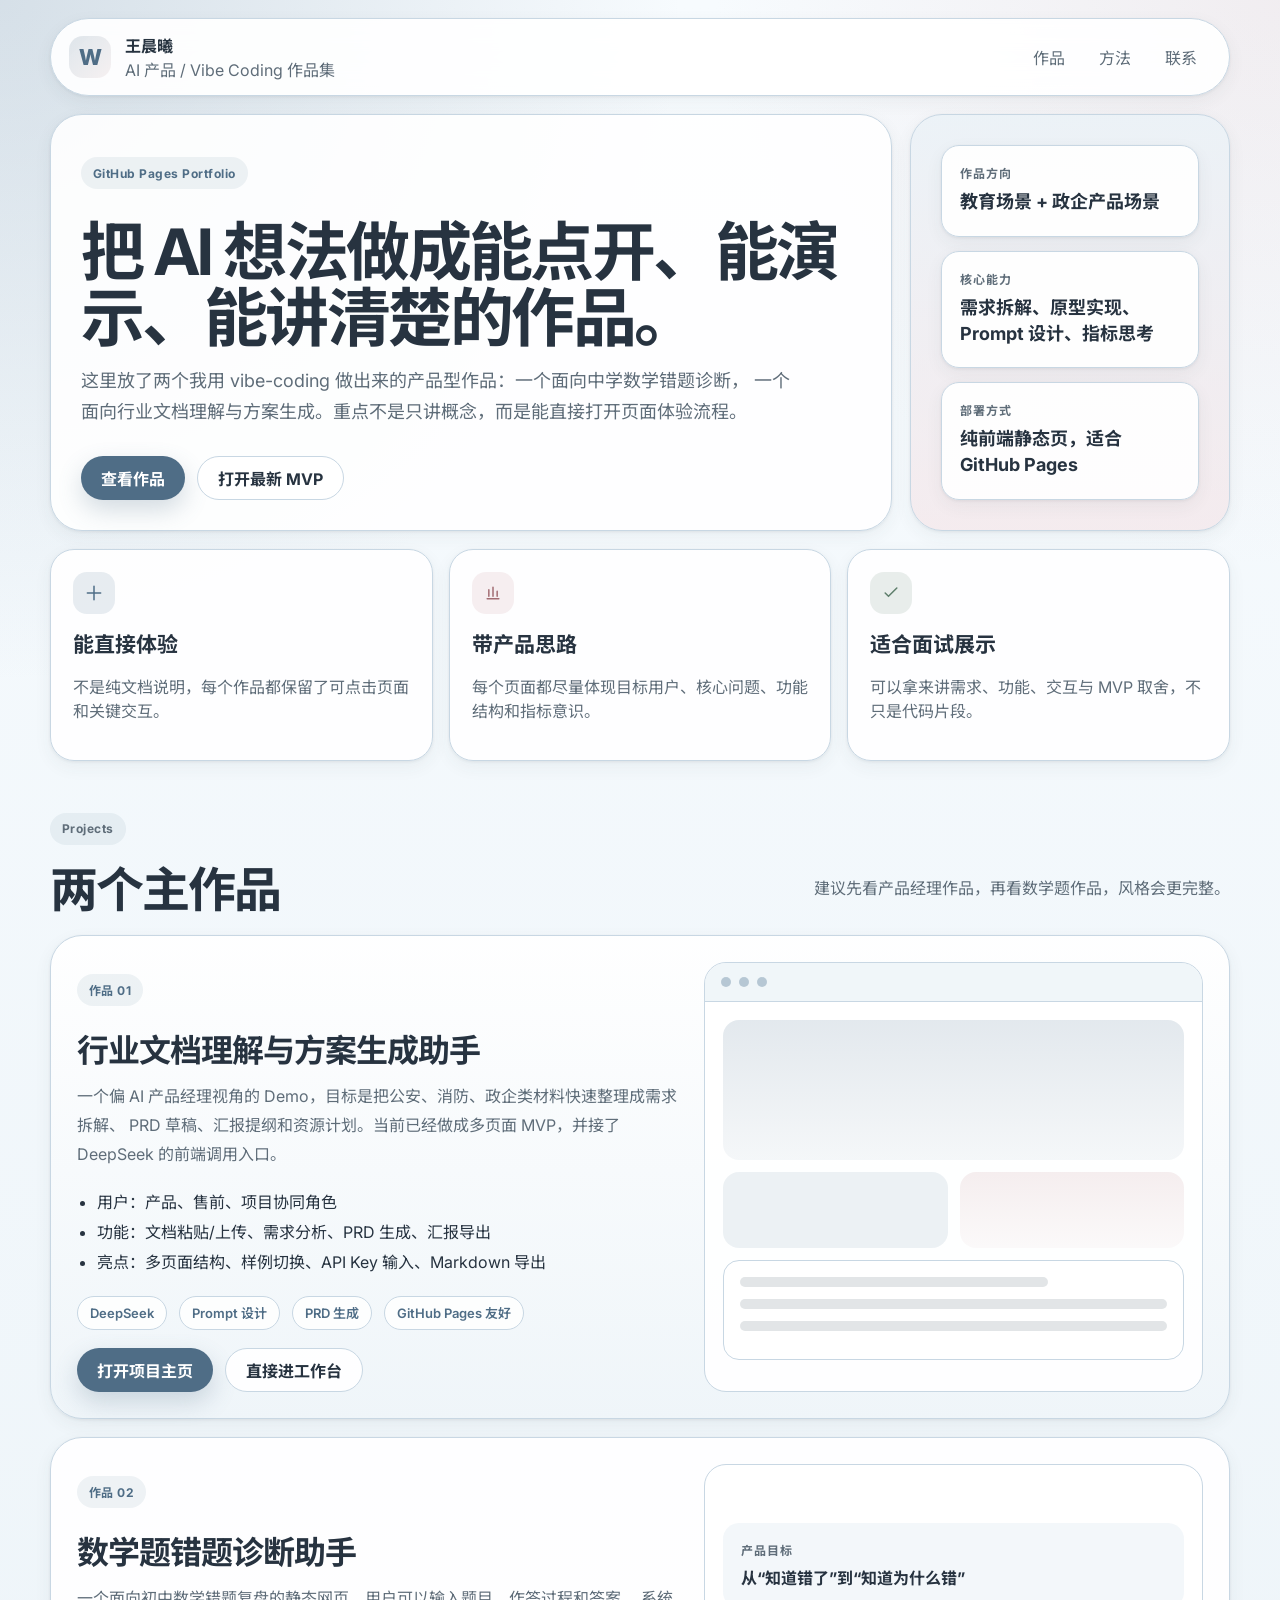
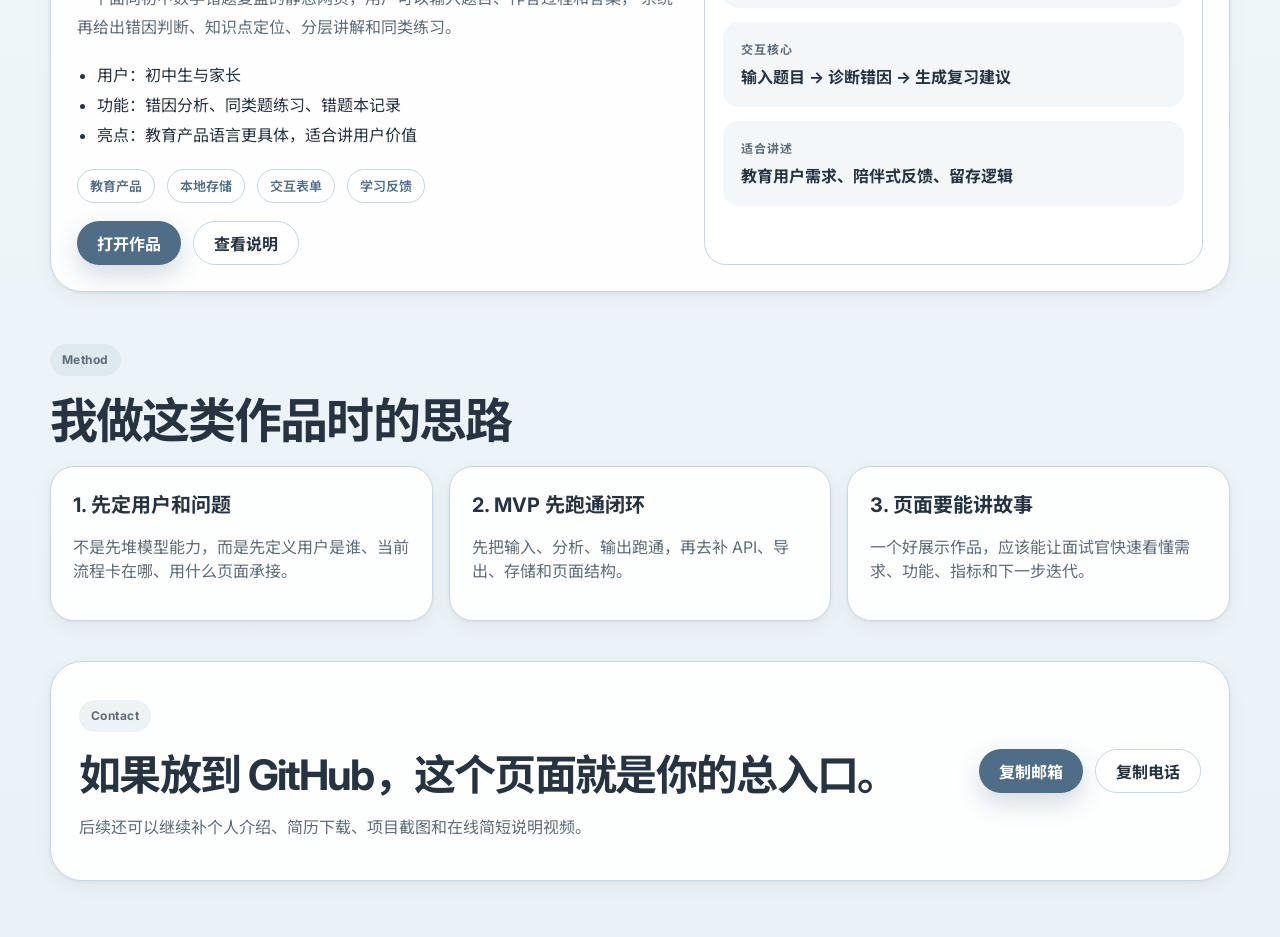
==== index.html @ fccddc7f "Add files via upload" ====
<!DOCTYPE html>
<html lang="zh-CN">
<head>
  <meta charset="UTF-8" />
  <meta name="viewport" content="width=device-width, initial-scale=1.0" />
  <title>王晨曦 | AI 产品作品集</title>
  <meta
    name="description"
    content="王晨曦的 GitHub Pages 作品集，展示数学题诊断助手与行业文档理解和方案生成助手两个 AI 产品方向作品。"
  />
  <link rel="preconnect" href="https://fonts.googleapis.com" />
  <link rel="preconnect" href="https://fonts.gstatic.com" crossorigin />
  <link
    href="https://fonts.googleapis.com/css2?family=Inter:wght@400;500;600;700;800&family=Noto+Sans+SC:wght@400;500;700;900&display=swap"
    rel="stylesheet"
  />
  <link rel="stylesheet" href="./portfolio.css" />
</head>
<body>
  <div class="site-shell">
    <header class="hero">
      <nav class="topbar">
        <div class="brand">
          <div class="brand-mark">W</div>
          <div>
            <strong>王晨曦</strong>
            <span>AI 产品 / Vibe Coding 作品集</span>
          </div>
        </div>
        <div class="topnav">
          <a href="#projects">作品</a>
          <a href="#method">方法</a>
          <a href="#contact">联系</a>
        </div>
      </nav>

      <section class="hero-main">
        <div class="hero-copy">
          <p class="eyebrow">GitHub Pages Portfolio</p>
          <h1>把 AI 想法做成能点开、能演示、能讲清楚的作品。</h1>
          <p class="hero-summary">
            这里放了两个我用 vibe-coding 做出来的产品型作品：一个面向中学数学错题诊断，
            一个面向行业文档理解与方案生成。重点不是只讲概念，而是能直接打开页面体验流程。
          </p>
          <div class="hero-actions">
            <a class="button primary" href="#projects">查看作品</a>
            <a class="button secondary" href="./reqpilot-mvp/workspace.html">打开最新 MVP</a>
          </div>
        </div>

        <aside class="hero-panel">
          <article class="mini-card">
            <span>作品方向</span>
            <strong>教育场景 + 政企产品场景</strong>
          </article>
          <article class="mini-card">
            <span>核心能力</span>
            <strong>需求拆解、原型实现、Prompt 设计、指标思考</strong>
          </article>
          <article class="mini-card">
            <span>部署方式</span>
            <strong>纯前端静态页，适合 GitHub Pages</strong>
          </article>
        </aside>
      </section>
    </header>

    <main>
      <section class="signal-row">
        <article class="signal-card">
          <div class="signal-icon blue">
            <svg viewBox="0 0 24 24" aria-hidden="true"><path d="M4 12h16M12 4v16"/></svg>
          </div>
          <strong>能直接体验</strong>
          <p>不是纯文档说明，每个作品都保留了可点击页面和关键交互。</p>
        </article>
        <article class="signal-card">
          <div class="signal-icon pink">
            <svg viewBox="0 0 24 24" aria-hidden="true"><path d="M5 19h14M7 16V8m5 8V5m5 11v-6"/></svg>
          </div>
          <strong>带产品思路</strong>
          <p>每个页面都尽量体现目标用户、核心问题、功能结构和指标意识。</p>
        </article>
        <article class="signal-card">
          <div class="signal-icon green">
            <svg viewBox="0 0 24 24" aria-hidden="true"><path d="M5 12l4 4L19 6"/></svg>
          </div>
          <strong>适合面试展示</strong>
          <p>可以拿来讲需求、功能、交互与 MVP 取舍，不只是代码片段。</p>
        </article>
      </section>

      <section id="projects" class="projects">
        <div class="section-heading">
          <div>
            <p class="section-kicker">Projects</p>
            <h2>两个主作品</h2>
          </div>
          <p>建议先看产品经理作品，再看数学题作品，风格会更完整。</p>
        </div>

        <div class="project-list">
          <article class="project-card feature-card">
            <div class="project-copy">
              <p class="project-kicker">作品 01</p>
              <h3>行业文档理解与方案生成助手</h3>
              <p class="project-summary">
                一个偏 AI 产品经理视角的 Demo，目标是把公安、消防、政企类材料快速整理成需求拆解、
                PRD 草稿、汇报提纲和资源计划。当前已经做成多页面 MVP，并接了 DeepSeek 的前端调用入口。
              </p>
              <ul class="project-points">
                <li>用户：产品、售前、项目协同角色</li>
                <li>功能：文档粘贴/上传、需求分析、PRD 生成、汇报导出</li>
                <li>亮点：多页面结构、样例切换、API Key 输入、Markdown 导出</li>
              </ul>
              <div class="tag-row">
                <span>DeepSeek</span>
                <span>Prompt 设计</span>
                <span>PRD 生成</span>
                <span>GitHub Pages 友好</span>
              </div>
              <div class="project-actions">
                <a class="button primary" href="./reqpilot-mvp/index.html">打开项目主页</a>
                <a class="button secondary" href="./reqpilot-mvp/workspace.html">直接进工作台</a>
              </div>
            </div>
            <div class="browser-mock">
              <div class="browser-bar">
                <span></span><span></span><span></span>
              </div>
              <div class="mock-body">
                <div class="mock-block tall blue-soft"></div>
                <div class="mock-grid">
                  <div class="mock-block"></div>
                  <div class="mock-block pink-soft"></div>
                </div>
                <div class="mock-panel">
                  <div class="mock-line wide"></div>
                  <div class="mock-line"></div>
                  <div class="mock-line"></div>
                </div>
              </div>
            </div>
          </article>

          <article class="project-card">
            <div class="project-copy">
              <p class="project-kicker">作品 02</p>
              <h3>数学题错题诊断助手</h3>
              <p class="project-summary">
                一个面向初中数学错题复盘的静态网页，用户可以输入题目、作答过程和答案，
                系统再给出错因判断、知识点定位、分层讲解和同类练习。
              </p>
              <ul class="project-points">
                <li>用户：初中生与家长</li>
                <li>功能：错因分析、同类题练习、错题本记录</li>
                <li>亮点：教育产品语言更具体，适合讲用户价值</li>
              </ul>
              <div class="tag-row">
                <span>教育产品</span>
                <span>本地存储</span>
                <span>交互表单</span>
                <span>学习反馈</span>
              </div>
              <div class="project-actions">
                <a class="button primary" href="./math-ai-diagnosis-mvp/index.html">打开作品</a>
                <a class="button secondary" href="./math-ai-diagnosis-mvp/README.md">查看说明</a>
              </div>
            </div>
            <div class="metric-board">
              <article>
                <span>产品目标</span>
                <strong>从“知道错了”到“知道为什么错”</strong>
              </article>
              <article>
                <span>交互核心</span>
                <strong>输入题目 → 诊断错因 → 生成复习建议</strong>
              </article>
              <article>
                <span>适合讲述</span>
                <strong>教育用户需求、陪伴式反馈、留存逻辑</strong>
              </article>
            </div>
          </article>
        </div>
      </section>

      <section id="method" class="method-section">
        <div class="section-heading">
          <div>
            <p class="section-kicker">Method</p>
            <h2>我做这类作品时的思路</h2>
          </div>
        </div>
        <div class="method-grid">
          <article class="method-card">
            <strong>1. 先定用户和问题</strong>
            <p>不是先堆模型能力，而是先定义用户是谁、当前流程卡在哪、用什么页面承接。</p>
          </article>
          <article class="method-card">
            <strong>2. MVP 先跑通闭环</strong>
            <p>先把输入、分析、输出跑通，再去补 API、导出、存储和页面结构。</p>
          </article>
          <article class="method-card">
            <strong>3. 页面要能讲故事</strong>
            <p>一个好展示作品，应该能让面试官快速看懂需求、功能、指标和下一步迭代。</p>
          </article>
        </div>
      </section>

      <section id="contact" class="contact-band">
        <div>
          <p class="section-kicker">Contact</p>
          <h2>如果放到 GitHub，这个页面就是你的总入口。</h2>
          <p>后续还可以继续补个人介绍、简历下载、项目截图和在线简短说明视频。</p>
        </div>
        <div class="contact-actions">
          <button class="button primary copy-btn" data-copy="cxwang396@163.com">复制邮箱</button>
          <button class="button secondary copy-btn" data-copy="18812763509">复制电话</button>
        </div>
      </section>
    </main>
  </div>

  <div class="toast" id="toast"></div>
  <script src="./portfolio.js"></script>
</body>
</html>
---- portfolio.css ----
:root {
  --bg: #eaf2f7;
  --surface: rgba(255, 255, 255, 0.92);
  --surface-strong: #ffffff;
  --line: #c8d7e3;
  --text: #273340;
  --muted: #5f6d79;
  --blue: #7f99af;
  --blue-deep: #4f6d86;
  --pink: #d8b6ba;
  --pink-soft: #f4e3e6;
  --green: #93ab9a;
  --green-soft: #ebf3ef;
  --shadow-sm: 0 1px 3px rgba(50, 63, 76, 0.08), 0 6px 18px rgba(50, 63, 76, 0.06);
  --shadow-md: 0 10px 30px rgba(50, 63, 76, 0.12);
  --radius-xl: 32px;
  --radius-lg: 24px;
  --radius-md: 18px;
  --radius-sm: 14px;
}

* {
  box-sizing: border-box;
}

body {
  margin: 0;
  min-height: 100vh;
  color: var(--text);
  background:
    radial-gradient(circle at top left, rgba(127, 153, 175, 0.28), transparent 24%),
    radial-gradient(circle at top right, rgba(216, 182, 186, 0.2), transparent 20%),
    linear-gradient(180deg, #f7fbfe 0%, var(--bg) 100%);
  font-family: "Inter", "Noto Sans SC", "Segoe UI", sans-serif;
}

a {
  color: inherit;
  text-decoration: none;
}

button {
  border: 0;
  font: inherit;
  cursor: pointer;
}

.site-shell {
  width: min(1180px, calc(100vw - 32px));
  margin: 0 auto;
  padding: 18px 0 56px;
}

.topbar,
.signal-card,
.project-card,
.method-card,
.mini-card,
.contact-band {
  background: var(--surface);
  border: 1px solid var(--line);
  box-shadow: var(--shadow-sm);
}

.topbar {
  position: sticky;
  top: 14px;
  z-index: 20;
  display: flex;
  align-items: center;
  justify-content: space-between;
  gap: 18px;
  padding: 14px 18px;
  border-radius: 999px;
  backdrop-filter: blur(14px);
}

.brand {
  display: flex;
  align-items: center;
  gap: 14px;
}

.brand-mark {
  display: grid;
  width: 42px;
  height: 42px;
  place-items: center;
  border-radius: 14px;
  color: var(--blue-deep);
  background: linear-gradient(135deg, rgba(127, 153, 175, 0.24), rgba(216, 182, 186, 0.18));
  font-size: 22px;
  font-weight: 800;
}

.brand strong,
.brand span {
  display: block;
}

.brand span,
.hero-summary,
.signal-card p,
.project-summary,
.method-card p,
.contact-band p,
.section-heading p,
.mini-card span {
  color: var(--muted);
}

.topnav {
  display: flex;
  flex-wrap: wrap;
  gap: 6px;
}

.topnav a {
  padding: 10px 14px;
  border-radius: 999px;
  color: var(--muted);
  transition: background 0.18s ease, color 0.18s ease;
}

.topnav a:hover {
  color: var(--blue-deep);
  background: rgba(127, 153, 175, 0.12);
}

.hero-main {
  display: grid;
  grid-template-columns: minmax(0, 1.25fr) 320px;
  gap: 18px;
  margin-top: 18px;
}

.hero-copy,
.hero-panel {
  border-radius: var(--radius-xl);
  padding: 30px;
  background: rgba(255, 255, 255, 0.9);
  border: 1px solid var(--line);
  box-shadow: var(--shadow-sm);
}

.eyebrow,
.section-kicker,
.project-kicker {
  display: inline-flex;
  align-items: center;
  min-height: 32px;
  padding: 0 12px;
  border-radius: 999px;
  background: rgba(127, 153, 175, 0.12);
  color: var(--blue-deep);
  font-size: 12px;
  font-weight: 700;
  letter-spacing: 0.04em;
}

.hero-copy h1,
.section-heading h2,
.contact-band h2 {
  letter-spacing: -0.04em;
}

.hero-copy h1 {
  margin: 18px 0 14px;
  max-width: 760px;
  font-size: clamp(38px, 5vw, 64px);
  line-height: 1.03;
}

.hero-summary {
  max-width: 720px;
  margin: 0;
  font-size: 18px;
  line-height: 1.75;
}

.hero-actions,
.project-actions,
.tag-row,
.contact-actions {
  display: flex;
  flex-wrap: wrap;
  gap: 12px;
}

.hero-actions {
  margin-top: 28px;
}

.button {
  display: inline-flex;
  align-items: center;
  justify-content: center;
  min-height: 44px;
  padding: 0 20px;
  border-radius: 999px;
  font-weight: 700;
  transition: transform 0.18s ease, box-shadow 0.18s ease, background 0.18s ease;
}

.button:hover {
  transform: translateY(-1px);
}

.button.primary {
  color: #fff;
  background: var(--blue-deep);
  box-shadow: 0 10px 24px rgba(79, 109, 134, 0.24);
}

.button.secondary {
  color: var(--text);
  background: rgba(255, 255, 255, 0.95);
  border: 1px solid var(--line);
}

.hero-panel {
  display: grid;
  gap: 14px;
  background: linear-gradient(180deg, rgba(235, 242, 247, 0.9), rgba(244, 227, 230, 0.62));
}

.mini-card {
  padding: 18px;
  border-radius: var(--radius-md);
}

.mini-card span {
  display: block;
  margin-bottom: 8px;
  font-size: 12px;
  font-weight: 700;
  text-transform: uppercase;
  letter-spacing: 0.08em;
}

.mini-card strong {
  font-size: 18px;
  line-height: 1.45;
}

.signal-row,
.method-grid {
  display: grid;
  gap: 16px;
}

.signal-row {
  grid-template-columns: repeat(3, minmax(0, 1fr));
  margin-top: 18px;
}

.signal-card,
.method-card {
  padding: 22px;
  border-radius: var(--radius-lg);
}

.signal-icon {
  display: inline-grid;
  width: 42px;
  height: 42px;
  place-items: center;
  margin-bottom: 14px;
  border-radius: 14px;
}

.signal-icon svg {
  width: 20px;
  height: 20px;
  fill: none;
  stroke: currentColor;
  stroke-width: 1.8;
  stroke-linecap: round;
  stroke-linejoin: round;
}

.signal-icon.blue {
  color: var(--blue-deep);
  background: rgba(127, 153, 175, 0.18);
}

.signal-icon.pink {
  color: #a36d73;
  background: rgba(216, 182, 186, 0.22);
}

.signal-icon.green {
  color: #5f7f6c;
  background: rgba(147, 171, 154, 0.2);
}

.signal-card strong {
  display: block;
  margin-bottom: 10px;
  font-size: 21px;
}

.projects,
.method-section {
  margin-top: 40px;
}

.section-heading {
  display: flex;
  align-items: flex-end;
  justify-content: space-between;
  gap: 20px;
  margin-bottom: 20px;
}

.section-heading h2 {
  margin: 8px 0 0;
  font-size: clamp(30px, 4vw, 48px);
  line-height: 1.04;
}

.project-list {
  display: grid;
  gap: 18px;
}

.project-card {
  display: grid;
  grid-template-columns: minmax(0, 1.1fr) minmax(280px, 0.9fr);
  gap: 18px;
  padding: 26px;
  border-radius: var(--radius-xl);
}

.project-card.feature-card {
  background:
    linear-gradient(180deg, rgba(255, 255, 255, 0.95), rgba(239, 245, 249, 0.88));
}

.project-copy h3 {
  margin: 14px 0 12px;
  font-size: 32px;
  line-height: 1.2;
  letter-spacing: -0.03em;
}

.project-summary {
  margin: 0 0 18px;
  line-height: 1.8;
}

.project-points {
  margin: 0 0 18px;
  padding-left: 20px;
  line-height: 1.9;
}

.tag-row {
  margin-bottom: 18px;
}

.tag-row span {
  display: inline-flex;
  align-items: center;
  min-height: 34px;
  padding: 0 12px;
  border-radius: 999px;
  background: rgba(255, 255, 255, 0.88);
  border: 1px solid var(--line);
  color: var(--blue-deep);
  font-size: 13px;
  font-weight: 600;
}

.browser-mock,
.metric-board {
  border-radius: 22px;
  border: 1px solid var(--line);
  background: rgba(255, 255, 255, 0.94);
  overflow: hidden;
  box-shadow: inset 0 1px 0 rgba(255, 255, 255, 0.5);
}

.browser-bar {
  display: flex;
  gap: 8px;
  padding: 14px 16px;
  border-bottom: 1px solid var(--line);
  background: rgba(234, 242, 247, 0.7);
}

.browser-bar span {
  width: 10px;
  height: 10px;
  border-radius: 999px;
  background: rgba(127, 153, 175, 0.5);
}

.mock-body {
  padding: 18px;
}

.mock-grid {
  display: grid;
  grid-template-columns: 1fr 1fr;
  gap: 12px;
  margin: 12px 0;
}

.mock-block,
.mock-panel,
.metric-board article {
  border-radius: 16px;
}

.mock-block {
  min-height: 76px;
  background: rgba(127, 153, 175, 0.14);
}

.mock-block.tall {
  min-height: 140px;
}

.mock-block.blue-soft {
  background: linear-gradient(180deg, rgba(127, 153, 175, 0.22), rgba(127, 153, 175, 0.08));
}

.mock-block.pink-soft {
  background: linear-gradient(180deg, rgba(216, 182, 186, 0.24), rgba(216, 182, 186, 0.08));
}

.mock-panel {
  padding: 16px;
  border: 1px solid var(--line);
  background: rgba(255, 255, 255, 0.96);
}

.mock-line {
  height: 10px;
  margin-bottom: 12px;
  border-radius: 999px;
  background: rgba(95, 109, 121, 0.18);
}

.mock-line.wide {
  width: 72%;
}

.metric-board {
  display: grid;
  align-content: center;
  gap: 14px;
  padding: 18px;
}

.metric-board article {
  padding: 18px;
  background: rgba(234, 242, 247, 0.58);
}

.metric-board span {
  display: block;
  margin-bottom: 8px;
  color: var(--muted);
  font-size: 12px;
  font-weight: 700;
  letter-spacing: 0.08em;
  text-transform: uppercase;
}

.metric-board strong {
  line-height: 1.5;
}

.method-grid {
  grid-template-columns: repeat(3, minmax(0, 1fr));
}

.method-card strong {
  display: block;
  margin-bottom: 10px;
  font-size: 20px;
}

.contact-band {
  display: flex;
  align-items: center;
  justify-content: space-between;
  gap: 20px;
  margin-top: 40px;
  padding: 26px 28px;
  border-radius: var(--radius-xl);
}

.contact-band h2 {
  margin: 8px 0 10px;
  font-size: clamp(28px, 4vw, 42px);
  line-height: 1.1;
}

.toast {
  position: fixed;
  right: 20px;
  bottom: 20px;
  padding: 12px 16px;
  border-radius: 14px;
  color: #fff;
  background: #20262d;
  box-shadow: var(--shadow-md);
  opacity: 0;
  transform: translateY(14px);
  transition: opacity 0.2s ease, transform 0.2s ease;
}

.toast.show {
  opacity: 1;
  transform: translateY(0);
}

@media (max-width: 980px) {
  .hero-main,
  .project-card,
  .contact-band {
    grid-template-columns: 1fr;
    flex-direction: column;
    align-items: flex-start;
  }

  .signal-row,
  .method-grid {
    grid-template-columns: 1fr;
  }
}

@media (max-width: 720px) {
  .site-shell {
    width: min(100vw - 20px, 1180px);
    padding-top: 10px;
  }

  .topbar,
  .section-heading {
    flex-direction: column;
    align-items: flex-start;
    border-radius: 24px;
  }

  .hero-copy,
  .hero-panel,
  .project-card,
  .contact-band {
    padding: 20px;
  }

  .topnav {
    width: 100%;
  }
}
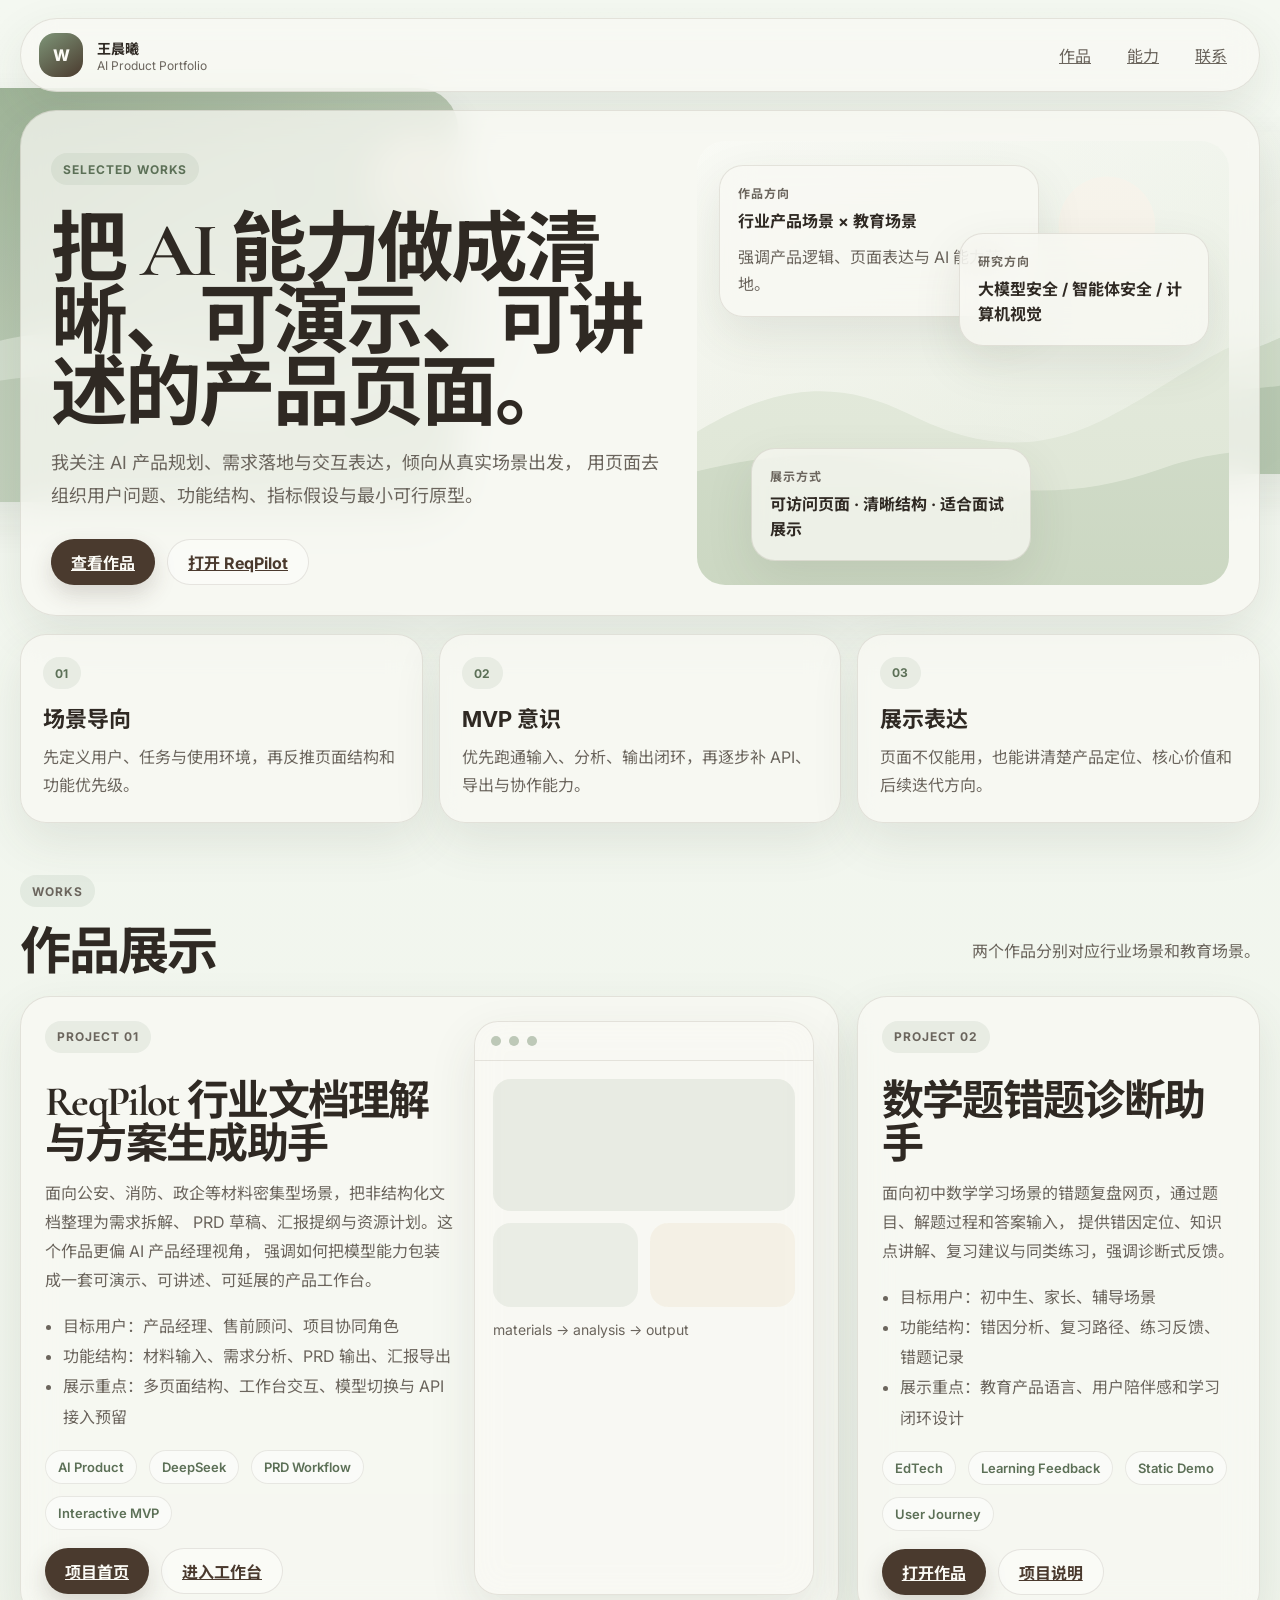
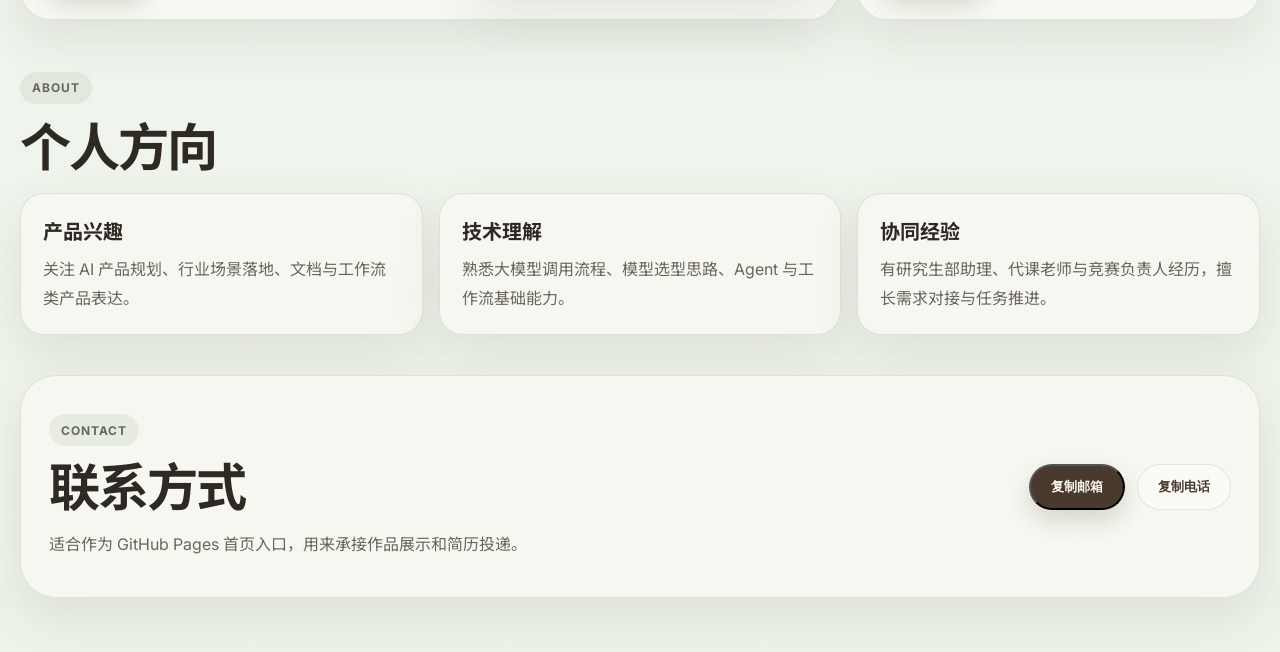
==== commit 4c59535a: "Add files via upload" ====
--- a/index.html
+++ b/index.html
@@ -6,204 +6,192 @@
   <title>王晨曦 | AI 产品作品集</title>
   <meta
     name="description"
-    content="王晨曦的 GitHub Pages 作品集，展示数学题诊断助手与行业文档理解和方案生成助手两个 AI 产品方向作品。"
+    content="王晨曦的 AI 产品作品集，展示行业文档理解与方案生成助手、数学题错题诊断助手两个产品型作品。"
   />
   <link rel="preconnect" href="https://fonts.googleapis.com" />
   <link rel="preconnect" href="https://fonts.gstatic.com" crossorigin />
   <link
-    href="https://fonts.googleapis.com/css2?family=Inter:wght@400;500;600;700;800&family=Noto+Sans+SC:wght@400;500;700;900&display=swap"
+    href="https://fonts.googleapis.com/css2?family=Cormorant+Garamond:wght@500;600;700&family=Inter:wght@400;500;600;700;800&family=Noto+Sans+SC:wght@400;500;700;900&display=swap"
     rel="stylesheet"
   />
   <link rel="stylesheet" href="./portfolio.css" />
 </head>
 <body>
+  <div class="page-bg" aria-hidden="true">
+    <div class="bg-image bg-left"></div>
+    <div class="bg-image bg-right"></div>
+    <div class="bg-glow glow-one"></div>
+    <div class="bg-glow glow-two"></div>
+  </div>
+
   <div class="site-shell">
+    <nav class="topbar">
+      <div class="brand">
+        <div class="brand-mark">W</div>
+        <div>
+          <strong>王晨曦</strong>
+          <span>AI Product Portfolio</span>
+        </div>
+      </div>
+      <div class="topnav">
+        <a href="#projects">作品</a>
+        <a href="#focus">能力</a>
+        <a href="#contact">联系</a>
+      </div>
+    </nav>
+
     <header class="hero">
-      <nav class="topbar">
-        <div class="brand">
-          <div class="brand-mark">W</div>
-          <div>
-            <strong>王晨曦</strong>
-            <span>AI 产品 / Vibe Coding 作品集</span>
-          </div>
-        </div>
-        <div class="topnav">
-          <a href="#projects">作品</a>
-          <a href="#method">方法</a>
-          <a href="#contact">联系</a>
-        </div>
-      </nav>
-
-      <section class="hero-main">
+      <section class="hero-panel">
         <div class="hero-copy">
-          <p class="eyebrow">GitHub Pages Portfolio</p>
-          <h1>把 AI 想法做成能点开、能演示、能讲清楚的作品。</h1>
+          <p class="eyebrow">Selected Works</p>
+          <h1>把 AI 能力做成清晰、可演示、可讲述的产品页面。</h1>
           <p class="hero-summary">
-            这里放了两个我用 vibe-coding 做出来的产品型作品：一个面向中学数学错题诊断，
-            一个面向行业文档理解与方案生成。重点不是只讲概念，而是能直接打开页面体验流程。
+            我关注 AI 产品规划、需求落地与交互表达，倾向从真实场景出发，
+            用页面去组织用户问题、功能结构、指标假设与最小可行原型。
           </p>
+
           <div class="hero-actions">
             <a class="button primary" href="#projects">查看作品</a>
-            <a class="button secondary" href="./reqpilot-mvp/workspace.html">打开最新 MVP</a>
-          </div>
-        </div>
-
-        <aside class="hero-panel">
-          <article class="mini-card">
+            <a class="button secondary" href="./reqpilot-mvp/index.html">打开 ReqPilot</a>
+          </div>
+        </div>
+
+        <div class="hero-stage">
+          <div class="floating-card main-card">
             <span>作品方向</span>
-            <strong>教育场景 + 政企产品场景</strong>
-          </article>
-          <article class="mini-card">
-            <span>核心能力</span>
-            <strong>需求拆解、原型实现、Prompt 设计、指标思考</strong>
-          </article>
-          <article class="mini-card">
-            <span>部署方式</span>
-            <strong>纯前端静态页，适合 GitHub Pages</strong>
-          </article>
-        </aside>
+            <strong>行业产品场景 × 教育场景</strong>
+            <p>强调产品逻辑、页面表达与 AI 能力落地。</p>
+          </div>
+          <div class="floating-card side-card">
+            <span>研究方向</span>
+            <strong>大模型安全 / 智能体安全 / 计算机视觉</strong>
+          </div>
+          <div class="floating-card mini-card">
+            <span>展示方式</span>
+            <strong>可访问页面 · 清晰结构 · 适合面试展示</strong>
+          </div>
+        </div>
       </section>
     </header>
 
     <main>
-      <section class="signal-row">
-        <article class="signal-card">
-          <div class="signal-icon blue">
-            <svg viewBox="0 0 24 24" aria-hidden="true"><path d="M4 12h16M12 4v16"/></svg>
-          </div>
-          <strong>能直接体验</strong>
-          <p>不是纯文档说明，每个作品都保留了可点击页面和关键交互。</p>
+      <section class="focus-strip" id="focus">
+        <article class="focus-card">
+          <span class="focus-index">01</span>
+          <strong>场景导向</strong>
+          <p>先定义用户、任务与使用环境，再反推页面结构和功能优先级。</p>
         </article>
-        <article class="signal-card">
-          <div class="signal-icon pink">
-            <svg viewBox="0 0 24 24" aria-hidden="true"><path d="M5 19h14M7 16V8m5 8V5m5 11v-6"/></svg>
-          </div>
-          <strong>带产品思路</strong>
-          <p>每个页面都尽量体现目标用户、核心问题、功能结构和指标意识。</p>
+        <article class="focus-card">
+          <span class="focus-index">02</span>
+          <strong>MVP 意识</strong>
+          <p>优先跑通输入、分析、输出闭环，再逐步补 API、导出与协作能力。</p>
         </article>
-        <article class="signal-card">
-          <div class="signal-icon green">
-            <svg viewBox="0 0 24 24" aria-hidden="true"><path d="M5 12l4 4L19 6"/></svg>
-          </div>
-          <strong>适合面试展示</strong>
-          <p>可以拿来讲需求、功能、交互与 MVP 取舍，不只是代码片段。</p>
+        <article class="focus-card">
+          <span class="focus-index">03</span>
+          <strong>展示表达</strong>
+          <p>页面不仅能用，也能讲清楚产品定位、核心价值和后续迭代方向。</p>
         </article>
       </section>
 
       <section id="projects" class="projects">
         <div class="section-heading">
           <div>
-            <p class="section-kicker">Projects</p>
-            <h2>两个主作品</h2>
-          </div>
-          <p>建议先看产品经理作品，再看数学题作品，风格会更完整。</p>
-        </div>
-
-        <div class="project-list">
-          <article class="project-card feature-card">
+            <p class="section-kicker">Works</p>
+            <h2>作品展示</h2>
+          </div>
+          <p>两个作品分别对应行业场景和教育场景。</p>
+        </div>
+
+        <div class="project-row">
+          <article class="project-card featured">
             <div class="project-copy">
-              <p class="project-kicker">作品 01</p>
-              <h3>行业文档理解与方案生成助手</h3>
-              <p class="project-summary">
-                一个偏 AI 产品经理视角的 Demo，目标是把公安、消防、政企类材料快速整理成需求拆解、
-                PRD 草稿、汇报提纲和资源计划。当前已经做成多页面 MVP，并接了 DeepSeek 的前端调用入口。
+              <p class="project-kicker">Project 01</p>
+              <h3>ReqPilot 行业文档理解与方案生成助手</h3>
+              <p>
+                面向公安、消防、政企等材料密集型场景，把非结构化文档整理为需求拆解、
+                PRD 草稿、汇报提纲与资源计划。这个作品更偏 AI 产品经理视角，
+                强调如何把模型能力包装成一套可演示、可讲述、可延展的产品工作台。
               </p>
-              <ul class="project-points">
-                <li>用户：产品、售前、项目协同角色</li>
-                <li>功能：文档粘贴/上传、需求分析、PRD 生成、汇报导出</li>
-                <li>亮点：多页面结构、样例切换、API Key 输入、Markdown 导出</li>
+              <ul class="project-list">
+                <li>目标用户：产品经理、售前顾问、项目协同角色</li>
+                <li>功能结构：材料输入、需求分析、PRD 输出、汇报导出</li>
+                <li>展示重点：多页面结构、工作台交互、模型切换与 API 接入预留</li>
               </ul>
               <div class="tag-row">
+                <span>AI Product</span>
                 <span>DeepSeek</span>
-                <span>Prompt 设计</span>
-                <span>PRD 生成</span>
-                <span>GitHub Pages 友好</span>
+                <span>PRD Workflow</span>
+                <span>Interactive MVP</span>
               </div>
               <div class="project-actions">
-                <a class="button primary" href="./reqpilot-mvp/index.html">打开项目主页</a>
-                <a class="button secondary" href="./reqpilot-mvp/workspace.html">直接进工作台</a>
+                <a class="button primary" href="./reqpilot-mvp/index.html">项目首页</a>
+                <a class="button secondary" href="./reqpilot-mvp/workspace.html">进入工作台</a>
               </div>
             </div>
-            <div class="browser-mock">
-              <div class="browser-bar">
-                <span></span><span></span><span></span>
-              </div>
-              <div class="mock-body">
-                <div class="mock-block tall blue-soft"></div>
-                <div class="mock-grid">
-                  <div class="mock-block"></div>
-                  <div class="mock-block pink-soft"></div>
+
+            <div class="project-visual">
+              <div class="visual-browser">
+                <div class="visual-dots"><span></span><span></span><span></span></div>
+                <div class="visual-body">
+                  <div class="visual-hero"></div>
+                  <div class="visual-grid">
+                    <div class="visual-block"></div>
+                    <div class="visual-block light"></div>
+                  </div>
+                  <div class="visual-caption">materials → analysis → output</div>
                 </div>
-                <div class="mock-panel">
-                  <div class="mock-line wide"></div>
-                  <div class="mock-line"></div>
-                  <div class="mock-line"></div>
-                </div>
               </div>
             </div>
           </article>
 
-          <article class="project-card">
+          <article class="project-card compact">
             <div class="project-copy">
-              <p class="project-kicker">作品 02</p>
+              <p class="project-kicker">Project 02</p>
               <h3>数学题错题诊断助手</h3>
-              <p class="project-summary">
-                一个面向初中数学错题复盘的静态网页，用户可以输入题目、作答过程和答案，
-                系统再给出错因判断、知识点定位、分层讲解和同类练习。
+              <p>
+                面向初中数学学习场景的错题复盘网页，通过题目、解题过程和答案输入，
+                提供错因定位、知识点讲解、复习建议与同类练习，强调诊断式反馈。
               </p>
-              <ul class="project-points">
-                <li>用户：初中生与家长</li>
-                <li>功能：错因分析、同类题练习、错题本记录</li>
-                <li>亮点：教育产品语言更具体，适合讲用户价值</li>
+              <ul class="project-list">
+                <li>目标用户：初中生、家长、辅导场景</li>
+                <li>功能结构：错因分析、复习路径、练习反馈、错题记录</li>
+                <li>展示重点：教育产品语言、用户陪伴感和学习闭环设计</li>
               </ul>
               <div class="tag-row">
-                <span>教育产品</span>
-                <span>本地存储</span>
-                <span>交互表单</span>
-                <span>学习反馈</span>
+                <span>EdTech</span>
+                <span>Learning Feedback</span>
+                <span>Static Demo</span>
+                <span>User Journey</span>
               </div>
               <div class="project-actions">
                 <a class="button primary" href="./math-ai-diagnosis-mvp/index.html">打开作品</a>
-                <a class="button secondary" href="./math-ai-diagnosis-mvp/README.md">查看说明</a>
+                <a class="button secondary" href="./math-ai-diagnosis-mvp/README.md">项目说明</a>
               </div>
             </div>
-            <div class="metric-board">
-              <article>
-                <span>产品目标</span>
-                <strong>从“知道错了”到“知道为什么错”</strong>
-              </article>
-              <article>
-                <span>交互核心</span>
-                <strong>输入题目 → 诊断错因 → 生成复习建议</strong>
-              </article>
-              <article>
-                <span>适合讲述</span>
-                <strong>教育用户需求、陪伴式反馈、留存逻辑</strong>
-              </article>
-            </div>
-          </article>
-        </div>
-      </section>
-
-      <section id="method" class="method-section">
+          </article>
+        </div>
+      </section>
+
+      <section class="about-panel">
         <div class="section-heading">
           <div>
-            <p class="section-kicker">Method</p>
-            <h2>我做这类作品时的思路</h2>
-          </div>
-        </div>
-        <div class="method-grid">
-          <article class="method-card">
-            <strong>1. 先定用户和问题</strong>
-            <p>不是先堆模型能力，而是先定义用户是谁、当前流程卡在哪、用什么页面承接。</p>
-          </article>
-          <article class="method-card">
-            <strong>2. MVP 先跑通闭环</strong>
-            <p>先把输入、分析、输出跑通，再去补 API、导出、存储和页面结构。</p>
-          </article>
-          <article class="method-card">
-            <strong>3. 页面要能讲故事</strong>
-            <p>一个好展示作品，应该能让面试官快速看懂需求、功能、指标和下一步迭代。</p>
+            <p class="section-kicker">About</p>
+            <h2>个人方向</h2>
+          </div>
+        </div>
+
+        <div class="about-row">
+          <article class="about-card">
+            <strong>产品兴趣</strong>
+            <p>关注 AI 产品规划、行业场景落地、文档与工作流类产品表达。</p>
+          </article>
+          <article class="about-card">
+            <strong>技术理解</strong>
+            <p>熟悉大模型调用流程、模型选型思路、Agent 与工作流基础能力。</p>
+          </article>
+          <article class="about-card">
+            <strong>协同经验</strong>
+            <p>有研究生部助理、代课老师与竞赛负责人经历，擅长需求对接与任务推进。</p>
           </article>
         </div>
       </section>
@@ -211,8 +199,8 @@
       <section id="contact" class="contact-band">
         <div>
           <p class="section-kicker">Contact</p>
-          <h2>如果放到 GitHub，这个页面就是你的总入口。</h2>
-          <p>后续还可以继续补个人介绍、简历下载、项目截图和在线简短说明视频。</p>
+          <h2>联系方式</h2>
+          <p>适合作为 GitHub Pages 首页入口，用来承接作品展示和简历投递。</p>
         </div>
         <div class="contact-actions">
           <button class="button primary copy-btn" data-copy="cxwang396@163.com">复制邮箱</button>
--- a/portfolio.css
+++ b/portfolio.css
@@ -1,78 +1,128 @@
 :root {
-  --bg: #eaf2f7;
-  --surface: rgba(255, 255, 255, 0.92);
-  --surface-strong: #ffffff;
-  --line: #c8d7e3;
-  --text: #273340;
-  --muted: #5f6d79;
-  --blue: #7f99af;
-  --blue-deep: #4f6d86;
-  --pink: #d8b6ba;
-  --pink-soft: #f4e3e6;
-  --green: #93ab9a;
-  --green-soft: #ebf3ef;
-  --shadow-sm: 0 1px 3px rgba(50, 63, 76, 0.08), 0 6px 18px rgba(50, 63, 76, 0.06);
-  --shadow-md: 0 10px 30px rgba(50, 63, 76, 0.12);
-  --radius-xl: 32px;
-  --radius-lg: 24px;
+  --bg: #eef3ea;
+  --panel: rgba(248, 249, 243, 0.74);
+  --panel-strong: rgba(252, 252, 248, 0.86);
+  --matcha: #7e9578;
+  --matcha-deep: #5c7057;
+  --cream: #f4efe3;
+  --cream-deep: #ddd4bd;
+  --choco: #4a3a2e;
+  --choco-soft: #765c49;
+  --ink: #2f2923;
+  --muted: #6b655d;
+  --line: rgba(74, 58, 46, 0.12);
+  --shadow: 0 18px 48px rgba(58, 66, 49, 0.1);
+  --radius-xl: 36px;
+  --radius-lg: 26px;
   --radius-md: 18px;
-  --radius-sm: 14px;
 }
 
 * {
   box-sizing: border-box;
+}
+
+html {
+  scroll-behavior: smooth;
 }
 
 body {
   margin: 0;
   min-height: 100vh;
-  color: var(--text);
+  color: var(--ink);
+  background: linear-gradient(180deg, #f4f8f1 0%, var(--bg) 100%);
+  font-family: "Inter", "Noto Sans SC", sans-serif;
+}
+
+.page-bg {
+  position: fixed;
+  inset: 0;
+  z-index: 0;
+  overflow: hidden;
+  pointer-events: none;
+}
+
+.bg-image {
+  position: absolute;
+  border-radius: 40px;
+  filter: blur(0.3px);
+  opacity: 0.9;
+}
+
+.bg-left {
+  top: 88px;
+  left: -80px;
+  width: 42vw;
+  height: 46vh;
   background:
-    radial-gradient(circle at top left, rgba(127, 153, 175, 0.28), transparent 24%),
-    radial-gradient(circle at top right, rgba(216, 182, 186, 0.2), transparent 20%),
-    linear-gradient(180deg, #f7fbfe 0%, var(--bg) 100%);
-  font-family: "Inter", "Noto Sans SC", "Segoe UI", sans-serif;
-}
-
-a {
-  color: inherit;
-  text-decoration: none;
-}
-
-button {
-  border: 0;
-  font: inherit;
-  cursor: pointer;
+    linear-gradient(145deg, rgba(126, 149, 120, 0.28), rgba(244, 239, 227, 0.08)),
+    url("data:image/svg+xml,%3Csvg xmlns='http://www.w3.org/2000/svg' viewBox='0 0 800 520'%3E%3Cdefs%3E%3ClinearGradient id='g' x1='0' y1='0' x2='1' y2='1'%3E%3Cstop offset='0' stop-color='%2398af90'/%3E%3Cstop offset='1' stop-color='%23eff4ea'/%3E%3C/linearGradient%3E%3C/defs%3E%3Crect width='800' height='520' rx='42' fill='url(%23g)'/%3E%3Cpath d='M0 360 C120 290 210 300 320 340 C420 378 500 378 610 332 C676 304 732 270 800 258 L800 520 L0 520 Z' fill='%23dce6d6'/%3E%3Cpath d='M0 396 C110 354 200 352 286 382 C408 424 520 420 628 372 C692 344 744 338 800 350 L800 520 L0 520 Z' fill='%23c2d0bb'/%3E%3Ccircle cx='624' cy='120' r='60' fill='%23f2eddf' fill-opacity='0.9'/%3E%3C/svg%3E");
+  background-size: cover;
+  box-shadow: var(--shadow);
+}
+
+.bg-right {
+  right: -70px;
+  top: 132px;
+  width: 34vw;
+  height: 38vh;
+  background:
+    linear-gradient(145deg, rgba(244, 239, 227, 0.16), rgba(126, 149, 120, 0.14)),
+    url("data:image/svg+xml,%3Csvg xmlns='http://www.w3.org/2000/svg' viewBox='0 0 640 480'%3E%3Cdefs%3E%3ClinearGradient id='sky' x1='0' y1='0' x2='0' y2='1'%3E%3Cstop offset='0' stop-color='%23f8faf5'/%3E%3Cstop offset='1' stop-color='%23e5eee0'/%3E%3C/linearGradient%3E%3C/defs%3E%3Crect width='640' height='480' rx='40' fill='url(%23sky)'/%3E%3Cpath d='M0 292 C90 252 184 252 274 290 C352 322 430 330 518 286 C560 266 598 248 640 238 L640 480 L0 480 Z' fill='%23d2dfcb'/%3E%3Cpath d='M0 342 C98 316 192 312 282 338 C398 372 512 372 640 320 L640 480 L0 480 Z' fill='%23b8c9b1'/%3E%3C/svg%3E");
+  background-size: cover;
+  box-shadow: var(--shadow);
+}
+
+.bg-glow {
+  position: absolute;
+  border-radius: 999px;
+  filter: blur(24px);
+}
+
+.glow-one {
+  left: 18%;
+  top: 18%;
+  width: 280px;
+  height: 280px;
+  background: rgba(126, 149, 120, 0.12);
+}
+
+.glow-two {
+  right: 16%;
+  top: 28%;
+  width: 340px;
+  height: 340px;
+  background: rgba(244, 239, 227, 0.32);
 }
 
 .site-shell {
-  width: min(1180px, calc(100vw - 32px));
+  position: relative;
+  z-index: 1;
+  width: min(1240px, calc(100vw - 28px));
   margin: 0 auto;
-  padding: 18px 0 56px;
+  padding: 18px 0 54px;
 }
 
 .topbar,
-.signal-card,
+.hero-panel,
+.focus-card,
 .project-card,
-.method-card,
-.mini-card,
-.contact-band {
-  background: var(--surface);
+.about-card,
+.contact-band,
+.floating-card,
+.visual-browser {
+  background: var(--panel);
   border: 1px solid var(--line);
-  box-shadow: var(--shadow-sm);
+  box-shadow: var(--shadow);
+  backdrop-filter: blur(16px);
 }
 
 .topbar {
-  position: sticky;
-  top: 14px;
-  z-index: 20;
   display: flex;
   align-items: center;
   justify-content: space-between;
   gap: 18px;
   padding: 14px 18px;
   border-radius: 999px;
-  backdrop-filter: blur(14px);
 }
 
 .brand {
@@ -83,13 +133,12 @@
 
 .brand-mark {
   display: grid;
-  width: 42px;
-  height: 42px;
+  width: 44px;
+  height: 44px;
   place-items: center;
-  border-radius: 14px;
-  color: var(--blue-deep);
-  background: linear-gradient(135deg, rgba(127, 153, 175, 0.24), rgba(216, 182, 186, 0.18));
-  font-size: 22px;
+  border-radius: 16px;
+  color: #fbfaf5;
+  background: linear-gradient(145deg, var(--matcha), var(--choco));
   font-weight: 800;
 }
 
@@ -98,21 +147,32 @@
   display: block;
 }
 
+.brand strong {
+  font-size: 14px;
+}
+
 .brand span,
 .hero-summary,
-.signal-card p,
-.project-summary,
-.method-card p,
+.focus-card p,
+.project-copy p,
+.project-list,
+.section-heading p,
+.about-card p,
 .contact-band p,
-.section-heading p,
-.mini-card span {
+.floating-card p,
+.floating-card span,
+.visual-caption {
   color: var(--muted);
+}
+
+.brand span {
+  font-size: 12px;
 }
 
 .topnav {
   display: flex;
   flex-wrap: wrap;
-  gap: 6px;
+  gap: 8px;
 }
 
 .topnav a {
@@ -123,59 +183,60 @@
 }
 
 .topnav a:hover {
-  color: var(--blue-deep);
-  background: rgba(127, 153, 175, 0.12);
-}
-
-.hero-main {
+  color: var(--choco);
+  background: rgba(126, 149, 120, 0.12);
+}
+
+.hero {
+  margin-top: 18px;
+}
+
+.hero-panel {
   display: grid;
-  grid-template-columns: minmax(0, 1.25fr) 320px;
-  gap: 18px;
-  margin-top: 18px;
-}
-
-.hero-copy,
-.hero-panel {
+  grid-template-columns: minmax(0, 1.08fr) minmax(340px, 0.92fr);
+  gap: 22px;
+  padding: 30px;
   border-radius: var(--radius-xl);
-  padding: 30px;
-  background: rgba(255, 255, 255, 0.9);
-  border: 1px solid var(--line);
-  box-shadow: var(--shadow-sm);
 }
 
 .eyebrow,
 .section-kicker,
-.project-kicker {
+.project-kicker,
+.focus-index {
   display: inline-flex;
   align-items: center;
   min-height: 32px;
   padding: 0 12px;
   border-radius: 999px;
-  background: rgba(127, 153, 175, 0.12);
-  color: var(--blue-deep);
+  color: var(--matcha-deep);
+  background: rgba(126, 149, 120, 0.12);
   font-size: 12px;
   font-weight: 700;
-  letter-spacing: 0.04em;
+  letter-spacing: 0.08em;
+  text-transform: uppercase;
 }
 
 .hero-copy h1,
 .section-heading h2,
-.contact-band h2 {
+.contact-band h2,
+.project-copy h3 {
+  font-family: "Cormorant Garamond", "Noto Sans SC", serif;
   letter-spacing: -0.04em;
 }
 
 .hero-copy h1 {
   margin: 18px 0 14px;
-  max-width: 760px;
-  font-size: clamp(38px, 5vw, 64px);
-  line-height: 1.03;
+  max-width: 700px;
+  font-size: clamp(56px, 6vw, 84px);
+  line-height: 0.94;
+  font-weight: 700;
 }
 
 .hero-summary {
-  max-width: 720px;
+  max-width: 650px;
   margin: 0;
   font-size: 18px;
-  line-height: 1.75;
+  line-height: 1.86;
 }
 
 .hero-actions,
@@ -188,18 +249,18 @@
 }
 
 .hero-actions {
-  margin-top: 28px;
+  margin-top: 26px;
 }
 
 .button {
   display: inline-flex;
   align-items: center;
   justify-content: center;
-  min-height: 44px;
+  min-height: 46px;
   padding: 0 20px;
   border-radius: 999px;
   font-weight: 700;
-  transition: transform 0.18s ease, box-shadow 0.18s ease, background 0.18s ease;
+  transition: transform 0.18s ease, box-shadow 0.18s ease;
 }
 
 .button:hover {
@@ -207,101 +268,101 @@
 }
 
 .button.primary {
-  color: #fff;
-  background: var(--blue-deep);
-  box-shadow: 0 10px 24px rgba(79, 109, 134, 0.24);
+  color: #fbfaf5;
+  background: var(--choco);
+  box-shadow: 0 10px 22px rgba(74, 58, 46, 0.18);
 }
 
 .button.secondary {
-  color: var(--text);
-  background: rgba(255, 255, 255, 0.95);
-  border: 1px solid var(--line);
-}
-
-.hero-panel {
-  display: grid;
-  gap: 14px;
-  background: linear-gradient(180deg, rgba(235, 242, 247, 0.9), rgba(244, 227, 230, 0.62));
-}
-
-.mini-card {
+  color: var(--choco);
+  background: rgba(255, 255, 255, 0.42);
+  border: 1px solid rgba(74, 58, 46, 0.12);
+}
+
+.hero-stage {
+  position: relative;
+  min-height: 340px;
+  border-radius: 28px;
+  background:
+    linear-gradient(180deg, rgba(252, 252, 248, 0.42), rgba(244, 239, 227, 0.24)),
+    url("data:image/svg+xml,%3Csvg xmlns='http://www.w3.org/2000/svg' viewBox='0 0 900 700'%3E%3Cdefs%3E%3ClinearGradient id='g' x1='0' y1='0' x2='1' y2='1'%3E%3Cstop offset='0' stop-color='%23f6f8f2'/%3E%3Cstop offset='1' stop-color='%23dbe6d6'/%3E%3C/linearGradient%3E%3C/defs%3E%3Crect width='900' height='700' rx='48' fill='url(%23g)'/%3E%3Cpath d='M0 458 C130 378 230 378 334 430 C434 480 526 494 634 442 C744 388 810 324 900 304 L900 700 L0 700 Z' fill='%23d7e2d0'/%3E%3Cpath d='M0 520 C130 488 248 484 358 520 C486 562 606 560 726 518 C788 496 844 486 900 490 L900 700 L0 700 Z' fill='%23bfd0b8'/%3E%3Ccircle cx='646' cy='132' r='76' fill='%23f4efe3' fill-opacity='0.96'/%3E%3C/svg%3E");
+  background-size: cover;
+  overflow: hidden;
+}
+
+.floating-card {
+  position: absolute;
   padding: 18px;
-  border-radius: var(--radius-md);
-}
-
-.mini-card span {
+  border-radius: 24px;
+}
+
+.floating-card span {
   display: block;
   margin-bottom: 8px;
   font-size: 12px;
   font-weight: 700;
+  letter-spacing: 0.08em;
   text-transform: uppercase;
-  letter-spacing: 0.08em;
-}
-
-.mini-card strong {
-  font-size: 18px;
-  line-height: 1.45;
-}
-
-.signal-row,
-.method-grid {
+}
+
+.floating-card strong {
+  display: block;
+  line-height: 1.55;
+}
+
+.floating-card p {
+  margin: 10px 0 0;
+  line-height: 1.7;
+}
+
+.main-card {
+  left: 22px;
+  top: 24px;
+  width: min(320px, 76%);
+}
+
+.side-card {
+  right: 20px;
+  top: 92px;
+  width: min(250px, 62%);
+}
+
+.mini-card {
+  left: 54px;
+  bottom: 24px;
+  width: min(280px, 68%);
+}
+
+.focus-strip,
+.about-row {
   display: grid;
   gap: 16px;
 }
 
-.signal-row {
+.focus-strip {
   grid-template-columns: repeat(3, minmax(0, 1fr));
   margin-top: 18px;
 }
 
-.signal-card,
-.method-card {
+.focus-card {
   padding: 22px;
   border-radius: var(--radius-lg);
 }
 
-.signal-icon {
-  display: inline-grid;
-  width: 42px;
-  height: 42px;
-  place-items: center;
-  margin-bottom: 14px;
-  border-radius: 14px;
-}
-
-.signal-icon svg {
-  width: 20px;
-  height: 20px;
-  fill: none;
-  stroke: currentColor;
-  stroke-width: 1.8;
-  stroke-linecap: round;
-  stroke-linejoin: round;
-}
-
-.signal-icon.blue {
-  color: var(--blue-deep);
-  background: rgba(127, 153, 175, 0.18);
-}
-
-.signal-icon.pink {
-  color: #a36d73;
-  background: rgba(216, 182, 186, 0.22);
-}
-
-.signal-icon.green {
-  color: #5f7f6c;
-  background: rgba(147, 171, 154, 0.2);
-}
-
-.signal-card strong {
+.focus-card strong {
   display: block;
-  margin-bottom: 10px;
-  font-size: 21px;
+  margin: 12px 0 10px;
+  font-size: 22px;
+}
+
+.focus-card p,
+.about-card p {
+  margin: 0;
+  line-height: 1.8;
 }
 
 .projects,
-.method-section {
+.about-panel {
   margin-top: 40px;
 }
 
@@ -309,50 +370,50 @@
   display: flex;
   align-items: flex-end;
   justify-content: space-between;
+  gap: 18px;
+  margin-bottom: 18px;
+}
+
+.section-heading h2 {
+  margin: 10px 0 0;
+  font-size: clamp(40px, 4vw, 58px);
+  line-height: 0.96;
+  font-weight: 700;
+}
+
+.project-row {
+  display: grid;
+  grid-template-columns: minmax(0, 1.34fr) minmax(320px, 0.66fr);
+  gap: 18px;
+}
+
+.project-card {
+  padding: 24px;
+  border-radius: 30px;
+}
+
+.project-card.featured {
+  display: grid;
+  grid-template-columns: minmax(0, 1fr) 340px;
   gap: 20px;
-  margin-bottom: 20px;
-}
-
-.section-heading h2 {
-  margin: 8px 0 0;
-  font-size: clamp(30px, 4vw, 48px);
-  line-height: 1.04;
+}
+
+.project-copy h3 {
+  margin: 12px 0;
+  font-size: 42px;
+  line-height: 1.02;
+  font-weight: 700;
+}
+
+.project-copy p {
+  margin: 0 0 16px;
+  line-height: 1.82;
 }
 
 .project-list {
-  display: grid;
-  gap: 18px;
-}
-
-.project-card {
-  display: grid;
-  grid-template-columns: minmax(0, 1.1fr) minmax(280px, 0.9fr);
-  gap: 18px;
-  padding: 26px;
-  border-radius: var(--radius-xl);
-}
-
-.project-card.feature-card {
-  background:
-    linear-gradient(180deg, rgba(255, 255, 255, 0.95), rgba(239, 245, 249, 0.88));
-}
-
-.project-copy h3 {
-  margin: 14px 0 12px;
-  font-size: 32px;
-  line-height: 1.2;
-  letter-spacing: -0.03em;
-}
-
-.project-summary {
   margin: 0 0 18px;
-  line-height: 1.8;
-}
-
-.project-points {
-  margin: 0 0 18px;
-  padding-left: 20px;
-  line-height: 1.9;
+  padding-left: 18px;
+  line-height: 1.88;
 }
 
 .tag-row {
@@ -365,119 +426,86 @@
   min-height: 34px;
   padding: 0 12px;
   border-radius: 999px;
-  background: rgba(255, 255, 255, 0.88);
-  border: 1px solid var(--line);
-  color: var(--blue-deep);
+  color: var(--matcha-deep);
+  background: rgba(255, 255, 255, 0.44);
+  border: 1px solid rgba(74, 58, 46, 0.1);
   font-size: 13px;
   font-weight: 600;
 }
 
-.browser-mock,
-.metric-board {
-  border-radius: 22px;
-  border: 1px solid var(--line);
-  background: rgba(255, 255, 255, 0.94);
+.project-visual {
+  align-self: stretch;
+}
+
+.visual-browser {
+  min-height: 100%;
+  border-radius: 24px;
   overflow: hidden;
-  box-shadow: inset 0 1px 0 rgba(255, 255, 255, 0.5);
-}
-
-.browser-bar {
+}
+
+.visual-dots {
   display: flex;
   gap: 8px;
   padding: 14px 16px;
   border-bottom: 1px solid var(--line);
-  background: rgba(234, 242, 247, 0.7);
-}
-
-.browser-bar span {
+}
+
+.visual-dots span {
   width: 10px;
   height: 10px;
   border-radius: 999px;
-  background: rgba(127, 153, 175, 0.5);
-}
-
-.mock-body {
+  background: rgba(126, 149, 120, 0.48);
+}
+
+.visual-body {
   padding: 18px;
 }
 
-.mock-grid {
+.visual-hero,
+.visual-block {
+  border-radius: 18px;
+}
+
+.visual-hero {
+  min-height: 132px;
+  background: rgba(126, 149, 120, 0.14);
+}
+
+.visual-grid {
   display: grid;
   grid-template-columns: 1fr 1fr;
   gap: 12px;
   margin: 12px 0;
 }
 
-.mock-block,
-.mock-panel,
-.metric-board article {
-  border-radius: 16px;
-}
-
-.mock-block {
-  min-height: 76px;
-  background: rgba(127, 153, 175, 0.14);
-}
-
-.mock-block.tall {
-  min-height: 140px;
-}
-
-.mock-block.blue-soft {
-  background: linear-gradient(180deg, rgba(127, 153, 175, 0.22), rgba(127, 153, 175, 0.08));
-}
-
-.mock-block.pink-soft {
-  background: linear-gradient(180deg, rgba(216, 182, 186, 0.24), rgba(216, 182, 186, 0.08));
-}
-
-.mock-panel {
-  padding: 16px;
-  border: 1px solid var(--line);
-  background: rgba(255, 255, 255, 0.96);
-}
-
-.mock-line {
-  height: 10px;
-  margin-bottom: 12px;
-  border-radius: 999px;
-  background: rgba(95, 109, 121, 0.18);
-}
-
-.mock-line.wide {
-  width: 72%;
-}
-
-.metric-board {
-  display: grid;
-  align-content: center;
-  gap: 14px;
-  padding: 18px;
-}
-
-.metric-board article {
-  padding: 18px;
-  background: rgba(234, 242, 247, 0.58);
-}
-
-.metric-board span {
+.visual-block {
+  min-height: 84px;
+  background: rgba(126, 149, 120, 0.12);
+}
+
+.visual-block.light {
+  background: rgba(244, 239, 227, 0.82);
+}
+
+.visual-caption {
+  display: inline-flex;
+  font-size: 14px;
+}
+
+.project-card.compact {
   display: block;
-  margin-bottom: 8px;
-  color: var(--muted);
-  font-size: 12px;
-  font-weight: 700;
-  letter-spacing: 0.08em;
-  text-transform: uppercase;
-}
-
-.metric-board strong {
-  line-height: 1.5;
-}
-
-.method-grid {
+}
+
+.about-row {
   grid-template-columns: repeat(3, minmax(0, 1fr));
 }
 
-.method-card strong {
+.about-card {
+  padding: 22px;
+  border-radius: 24px;
+}
+
+.about-card strong {
   display: block;
   margin-bottom: 10px;
   font-size: 20px;
@@ -495,19 +523,21 @@
 
 .contact-band h2 {
   margin: 8px 0 10px;
-  font-size: clamp(28px, 4vw, 42px);
-  line-height: 1.1;
+  font-size: clamp(38px, 4vw, 54px);
+  line-height: 0.96;
+  font-weight: 700;
 }
 
 .toast {
   position: fixed;
   right: 20px;
   bottom: 20px;
+  z-index: 3;
   padding: 12px 16px;
   border-radius: 14px;
-  color: #fff;
-  background: #20262d;
-  box-shadow: var(--shadow-md);
+  color: #fbfaf5;
+  background: var(--choco);
+  box-shadow: 0 16px 36px rgba(74, 58, 46, 0.18);
   opacity: 0;
   transform: translateY(14px);
   transition: opacity 0.2s ease, transform 0.2s ease;
@@ -518,42 +548,64 @@
   transform: translateY(0);
 }
 
-@media (max-width: 980px) {
-  .hero-main,
-  .project-card,
+@media (max-width: 1120px) {
+  .hero-panel,
+  .project-row,
+  .project-card.featured,
   .contact-band {
     grid-template-columns: 1fr;
     flex-direction: column;
     align-items: flex-start;
   }
 
-  .signal-row,
-  .method-grid {
+  .focus-strip,
+  .about-row {
     grid-template-columns: 1fr;
   }
-}
-
-@media (max-width: 720px) {
+
+  .hero-stage {
+    min-height: 300px;
+  }
+}
+
+@media (max-width: 760px) {
   .site-shell {
-    width: min(100vw - 20px, 1180px);
-    padding-top: 10px;
+    width: min(100vw - 20px, 1240px);
+    padding-top: 12px;
   }
 
   .topbar,
   .section-heading {
     flex-direction: column;
     align-items: flex-start;
-    border-radius: 24px;
-  }
-
-  .hero-copy,
+  }
+
   .hero-panel,
   .project-card,
   .contact-band {
     padding: 20px;
   }
 
-  .topnav {
-    width: 100%;
-  }
-}
+  .hero-copy h1,
+  .project-copy h3 {
+    font-size: clamp(34px, 10vw, 48px);
+  }
+
+  .bg-left,
+  .bg-right {
+    width: 70vw;
+    height: 28vh;
+  }
+
+  .main-card,
+  .side-card,
+  .mini-card {
+    position: relative;
+    left: auto;
+    right: auto;
+    top: auto;
+    bottom: auto;
+    width: auto;
+    margin: 14px;
+  }
+}
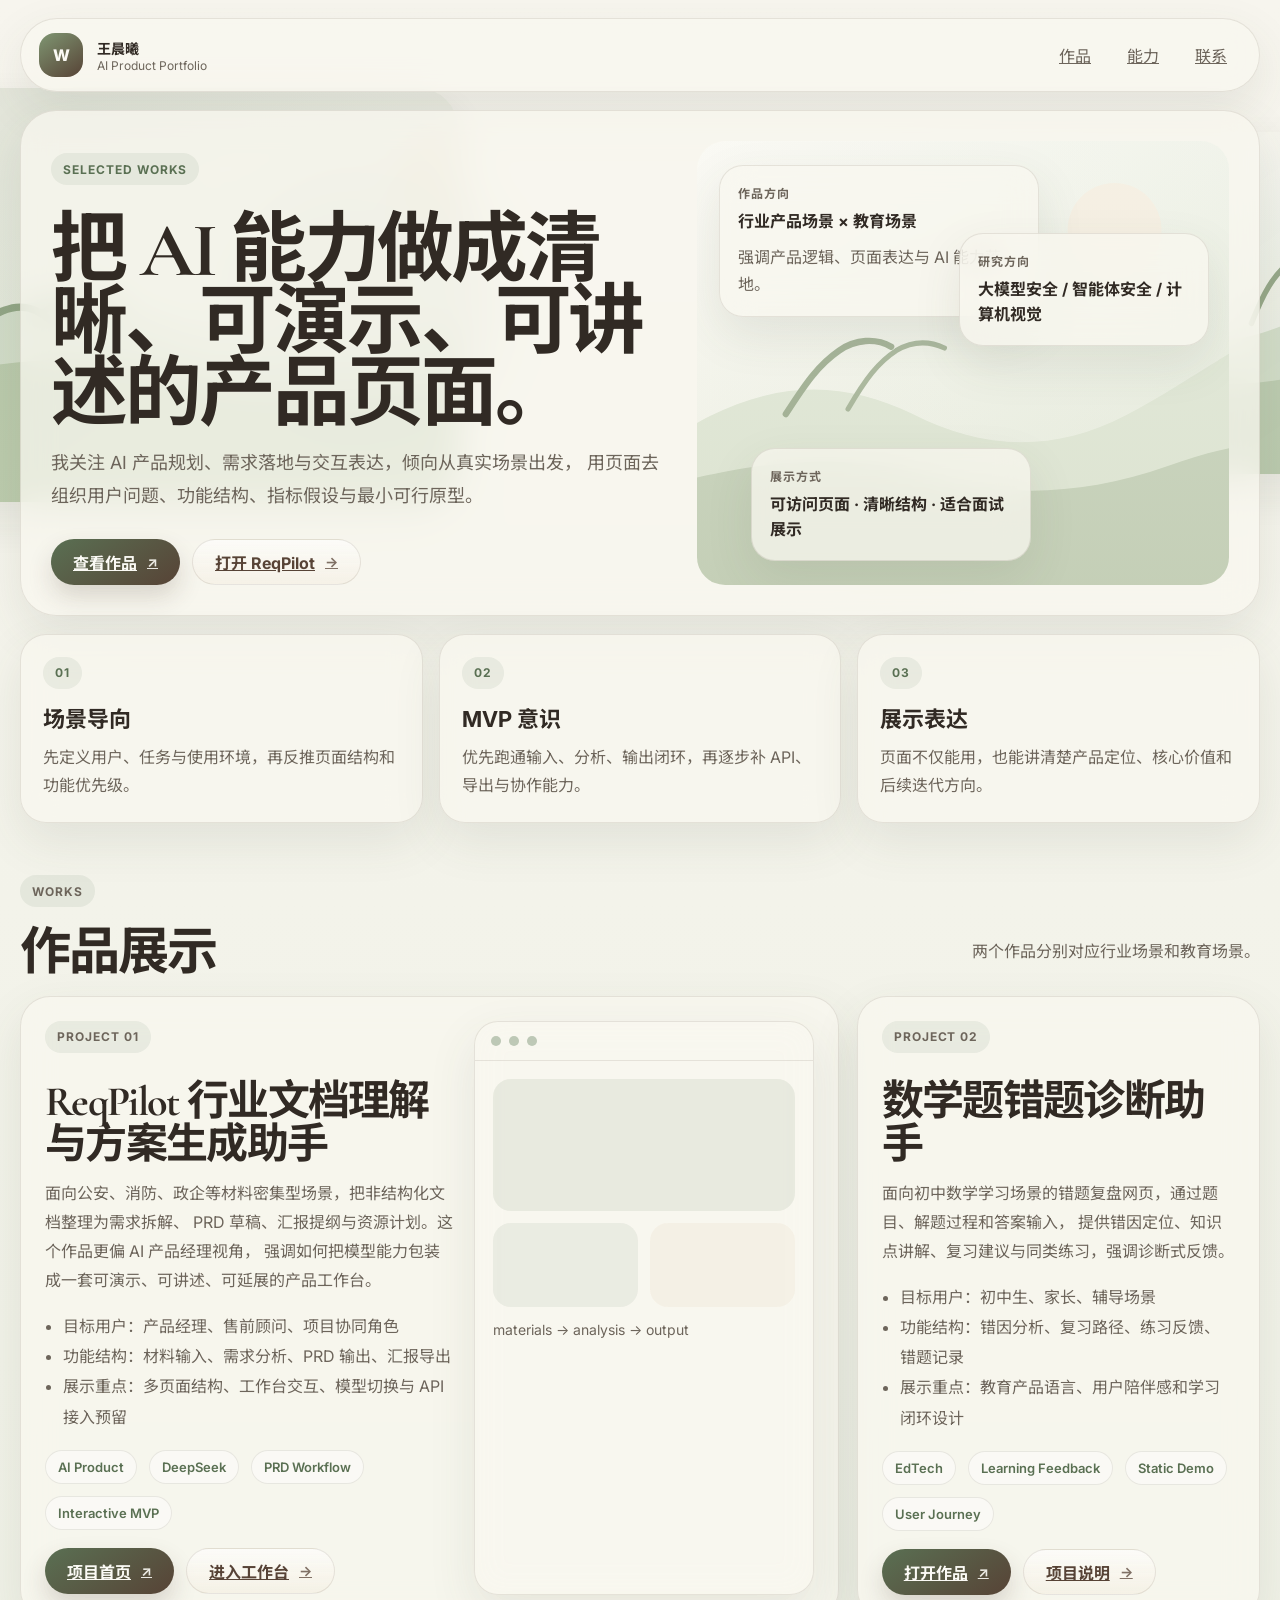
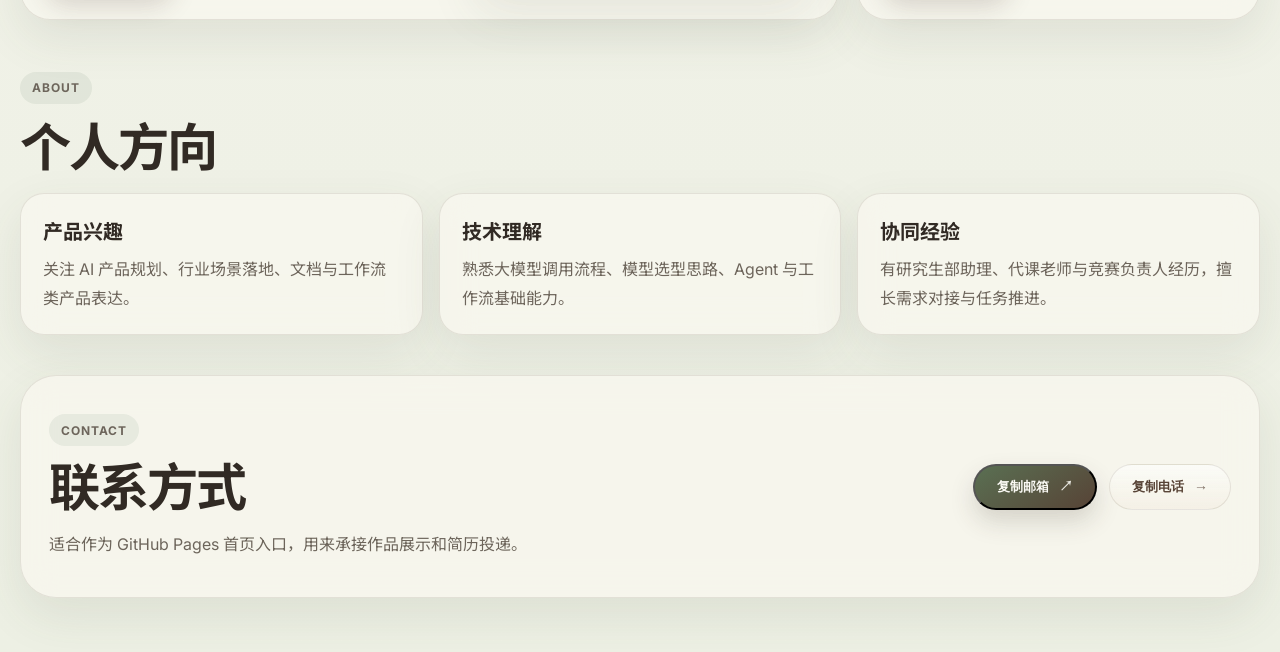
==== commit 678ae32d: "Add files via upload" ====
--- a/index.html
+++ b/index.html
@@ -52,7 +52,7 @@
 
           <div class="hero-actions">
             <a class="button primary" href="#projects">查看作品</a>
-            <a class="button secondary" href="./reqpilot-mvp/index.html">打开 ReqPilot</a>
+            <a class="button secondary" href="../reqpilot-mvp/index.html">打开 ReqPilot</a>
           </div>
         </div>
 
@@ -124,8 +124,8 @@
                 <span>Interactive MVP</span>
               </div>
               <div class="project-actions">
-                <a class="button primary" href="./reqpilot-mvp/index.html">项目首页</a>
-                <a class="button secondary" href="./reqpilot-mvp/workspace.html">进入工作台</a>
+                <a class="button primary" href="../reqpilot-mvp/index.html">项目首页</a>
+                <a class="button secondary" href="../reqpilot-mvp/workspace.html">进入工作台</a>
               </div>
             </div>
 
@@ -164,8 +164,8 @@
                 <span>User Journey</span>
               </div>
               <div class="project-actions">
-                <a class="button primary" href="./math-ai-diagnosis-mvp/index.html">打开作品</a>
-                <a class="button secondary" href="./math-ai-diagnosis-mvp/README.md">项目说明</a>
+                <a class="button primary" href="../math-ai-diagnosis-mvp/index.html">打开作品</a>
+                <a class="button secondary" href="../math-ai-diagnosis-mvp/README.md">项目说明</a>
               </div>
             </div>
           </article>
--- a/portfolio.css
+++ b/portfolio.css
@@ -1,17 +1,19 @@
 :root {
-  --bg: #eef3ea;
-  --panel: rgba(248, 249, 243, 0.74);
-  --panel-strong: rgba(252, 252, 248, 0.86);
-  --matcha: #7e9578;
-  --matcha-deep: #5c7057;
-  --cream: #f4efe3;
-  --cream-deep: #ddd4bd;
-  --choco: #4a3a2e;
-  --choco-soft: #765c49;
-  --ink: #2f2923;
-  --muted: #6b655d;
-  --line: rgba(74, 58, 46, 0.12);
-  --shadow: 0 18px 48px rgba(58, 66, 49, 0.1);
+  --bg: #edf0e4;
+  --panel: rgba(248, 247, 239, 0.74);
+  --panel-strong: rgba(251, 250, 244, 0.88);
+  --matcha: #7f9672;
+  --matcha-deep: #5a7053;
+  --leaf: #99aa88;
+  --cream: #f3ecdf;
+  --cream-deep: #d9ceb7;
+  --earth: #8f755e;
+  --choco: #574336;
+  --choco-soft: #7b6552;
+  --ink: #312a24;
+  --muted: #6d655b;
+  --line: rgba(87, 67, 54, 0.12);
+  --shadow: 0 18px 48px rgba(72, 80, 58, 0.1);
   --radius-xl: 36px;
   --radius-lg: 26px;
   --radius-md: 18px;
@@ -29,7 +31,7 @@
   margin: 0;
   min-height: 100vh;
   color: var(--ink);
-  background: linear-gradient(180deg, #f4f8f1 0%, var(--bg) 100%);
+  background: linear-gradient(180deg, #f7f5ee 0%, var(--bg) 100%);
   font-family: "Inter", "Noto Sans SC", sans-serif;
 }
 
@@ -54,8 +56,8 @@
   width: 42vw;
   height: 46vh;
   background:
-    linear-gradient(145deg, rgba(126, 149, 120, 0.28), rgba(244, 239, 227, 0.08)),
-    url("data:image/svg+xml,%3Csvg xmlns='http://www.w3.org/2000/svg' viewBox='0 0 800 520'%3E%3Cdefs%3E%3ClinearGradient id='g' x1='0' y1='0' x2='1' y2='1'%3E%3Cstop offset='0' stop-color='%2398af90'/%3E%3Cstop offset='1' stop-color='%23eff4ea'/%3E%3C/linearGradient%3E%3C/defs%3E%3Crect width='800' height='520' rx='42' fill='url(%23g)'/%3E%3Cpath d='M0 360 C120 290 210 300 320 340 C420 378 500 378 610 332 C676 304 732 270 800 258 L800 520 L0 520 Z' fill='%23dce6d6'/%3E%3Cpath d='M0 396 C110 354 200 352 286 382 C408 424 520 420 628 372 C692 344 744 338 800 350 L800 520 L0 520 Z' fill='%23c2d0bb'/%3E%3Ccircle cx='624' cy='120' r='60' fill='%23f2eddf' fill-opacity='0.9'/%3E%3C/svg%3E");
+    linear-gradient(145deg, rgba(127, 150, 114, 0.2), rgba(243, 236, 223, 0.04)),
+    url("data:image/svg+xml,%3Csvg xmlns='http://www.w3.org/2000/svg' viewBox='0 0 900 560'%3E%3Cdefs%3E%3ClinearGradient id='sky' x1='0' y1='0' x2='0' y2='1'%3E%3Cstop offset='0' stop-color='%23f7f6ef'/%3E%3Cstop offset='1' stop-color='%23e6eddc'/%3E%3C/linearGradient%3E%3C/defs%3E%3Crect width='900' height='560' rx='46' fill='url(%23sky)'/%3E%3Cpath d='M0 334 C132 270 248 280 370 328 C474 368 594 378 722 324 C790 296 842 264 900 246 L900 560 L0 560 Z' fill='%23d8e2ce'/%3E%3Cpath d='M0 396 C134 360 252 358 368 392 C502 430 638 432 772 384 C820 366 862 352 900 352 L900 560 L0 560 Z' fill='%23b9caaa'/%3E%3Cpath d='M76 324 C116 292 146 286 178 316' stroke='%23879d79' stroke-width='10' stroke-linecap='round' fill='none'/%3E%3Cpath d='M164 306 C200 276 232 272 270 304' stroke='%238ea27f' stroke-width='8' stroke-linecap='round' fill='none'/%3E%3Ccircle cx='704' cy='122' r='64' fill='%23f3ebd9' fill-opacity='0.96'/%3E%3C/svg%3E");
   background-size: cover;
   box-shadow: var(--shadow);
 }
@@ -66,8 +68,8 @@
   width: 34vw;
   height: 38vh;
   background:
-    linear-gradient(145deg, rgba(244, 239, 227, 0.16), rgba(126, 149, 120, 0.14)),
-    url("data:image/svg+xml,%3Csvg xmlns='http://www.w3.org/2000/svg' viewBox='0 0 640 480'%3E%3Cdefs%3E%3ClinearGradient id='sky' x1='0' y1='0' x2='0' y2='1'%3E%3Cstop offset='0' stop-color='%23f8faf5'/%3E%3Cstop offset='1' stop-color='%23e5eee0'/%3E%3C/linearGradient%3E%3C/defs%3E%3Crect width='640' height='480' rx='40' fill='url(%23sky)'/%3E%3Cpath d='M0 292 C90 252 184 252 274 290 C352 322 430 330 518 286 C560 266 598 248 640 238 L640 480 L0 480 Z' fill='%23d2dfcb'/%3E%3Cpath d='M0 342 C98 316 192 312 282 338 C398 372 512 372 640 320 L640 480 L0 480 Z' fill='%23b8c9b1'/%3E%3C/svg%3E");
+    linear-gradient(145deg, rgba(243, 236, 223, 0.14), rgba(127, 150, 114, 0.1)),
+    url("data:image/svg+xml,%3Csvg xmlns='http://www.w3.org/2000/svg' viewBox='0 0 700 500'%3E%3Cdefs%3E%3ClinearGradient id='g' x1='0' y1='0' x2='0' y2='1'%3E%3Cstop offset='0' stop-color='%23faf9f4'/%3E%3Cstop offset='1' stop-color='%23e8efe1'/%3E%3C/linearGradient%3E%3C/defs%3E%3Crect width='700' height='500' rx='40' fill='url(%23g)'/%3E%3Cpath d='M0 286 C102 246 190 244 280 280 C364 314 448 320 540 282 C596 258 644 240 700 232 L700 500 L0 500 Z' fill='%23d3dec9'/%3E%3Cpath d='M0 340 C100 316 202 314 300 344 C408 378 520 378 640 334 C662 326 682 320 700 320 L700 500 L0 500 Z' fill='%23b8c9ac'/%3E%3Cpath d='M492 280 C510 234 524 210 548 190 C566 174 594 166 620 176' stroke='%23879b79' stroke-width='8' stroke-linecap='round' fill='none'/%3E%3C/svg%3E");
   background-size: cover;
   box-shadow: var(--shadow);
 }
@@ -83,7 +85,7 @@
   top: 18%;
   width: 280px;
   height: 280px;
-  background: rgba(126, 149, 120, 0.12);
+  background: rgba(127, 150, 114, 0.12);
 }
 
 .glow-two {
@@ -91,7 +93,7 @@
   top: 28%;
   width: 340px;
   height: 340px;
-  background: rgba(244, 239, 227, 0.32);
+  background: rgba(244, 236, 223, 0.34);
 }
 
 .site-shell {
@@ -257,10 +259,13 @@
   align-items: center;
   justify-content: center;
   min-height: 46px;
-  padding: 0 20px;
+  gap: 10px;
+  padding: 0 22px;
   border-radius: 999px;
   font-weight: 700;
-  transition: transform 0.18s ease, box-shadow 0.18s ease;
+  transition: transform 0.18s ease, box-shadow 0.18s ease, background 0.18s ease;
+  position: relative;
+  overflow: hidden;
 }
 
 .button:hover {
@@ -269,14 +274,26 @@
 
 .button.primary {
   color: #fbfaf5;
-  background: var(--choco);
-  box-shadow: 0 10px 22px rgba(74, 58, 46, 0.18);
+  background: linear-gradient(145deg, var(--matcha-deep), var(--choco));
+  box-shadow: 0 12px 24px rgba(74, 58, 46, 0.18);
+}
+
+.button.primary::after {
+  content: "\2197";
+  font-size: 14px;
+  opacity: 0.9;
 }
 
 .button.secondary {
   color: var(--choco);
-  background: rgba(255, 255, 255, 0.42);
-  border: 1px solid rgba(74, 58, 46, 0.12);
+  background: linear-gradient(180deg, rgba(255, 255, 255, 0.58), rgba(243, 236, 223, 0.5));
+  border: 1px solid rgba(87, 67, 54, 0.12);
+}
+
+.button.secondary::after {
+  content: "\2192";
+  font-size: 14px;
+  opacity: 0.75;
 }
 
 .hero-stage {
@@ -284,8 +301,8 @@
   min-height: 340px;
   border-radius: 28px;
   background:
-    linear-gradient(180deg, rgba(252, 252, 248, 0.42), rgba(244, 239, 227, 0.24)),
-    url("data:image/svg+xml,%3Csvg xmlns='http://www.w3.org/2000/svg' viewBox='0 0 900 700'%3E%3Cdefs%3E%3ClinearGradient id='g' x1='0' y1='0' x2='1' y2='1'%3E%3Cstop offset='0' stop-color='%23f6f8f2'/%3E%3Cstop offset='1' stop-color='%23dbe6d6'/%3E%3C/linearGradient%3E%3C/defs%3E%3Crect width='900' height='700' rx='48' fill='url(%23g)'/%3E%3Cpath d='M0 458 C130 378 230 378 334 430 C434 480 526 494 634 442 C744 388 810 324 900 304 L900 700 L0 700 Z' fill='%23d7e2d0'/%3E%3Cpath d='M0 520 C130 488 248 484 358 520 C486 562 606 560 726 518 C788 496 844 486 900 490 L900 700 L0 700 Z' fill='%23bfd0b8'/%3E%3Ccircle cx='646' cy='132' r='76' fill='%23f4efe3' fill-opacity='0.96'/%3E%3C/svg%3E");
+    linear-gradient(180deg, rgba(252, 252, 248, 0.34), rgba(243, 236, 223, 0.2)),
+    url("data:image/svg+xml,%3Csvg xmlns='http://www.w3.org/2000/svg' viewBox='0 0 900 700'%3E%3Cdefs%3E%3ClinearGradient id='g' x1='0' y1='0' x2='1' y2='1'%3E%3Cstop offset='0' stop-color='%23f9f8f2'/%3E%3Cstop offset='1' stop-color='%23dbe5d3'/%3E%3C/linearGradient%3E%3C/defs%3E%3Crect width='900' height='700' rx='48' fill='url(%23g)'/%3E%3Cpath d='M0 444 C126 374 234 378 340 430 C450 486 560 492 676 432 C760 388 832 332 900 304 L900 700 L0 700 Z' fill='%23d7e1cd'/%3E%3Cpath d='M0 530 C130 500 246 494 360 526 C474 560 600 562 742 512 C804 490 854 478 900 476 L900 700 L0 700 Z' fill='%23b9c8ad'/%3E%3Cpath d='M140 430 C172 380 192 352 224 330 C250 312 282 310 306 324' stroke='%23879b79' stroke-width='10' stroke-linecap='round' fill='none'/%3E%3Cpath d='M238 422 C266 374 286 348 314 330 C338 316 364 314 390 326' stroke='%2390a382' stroke-width='8' stroke-linecap='round' fill='none'/%3E%3Ccircle cx='658' cy='140' r='74' fill='%23f3ebda' fill-opacity='0.96'/%3E%3C/svg%3E");
   background-size: cover;
   overflow: hidden;
 }
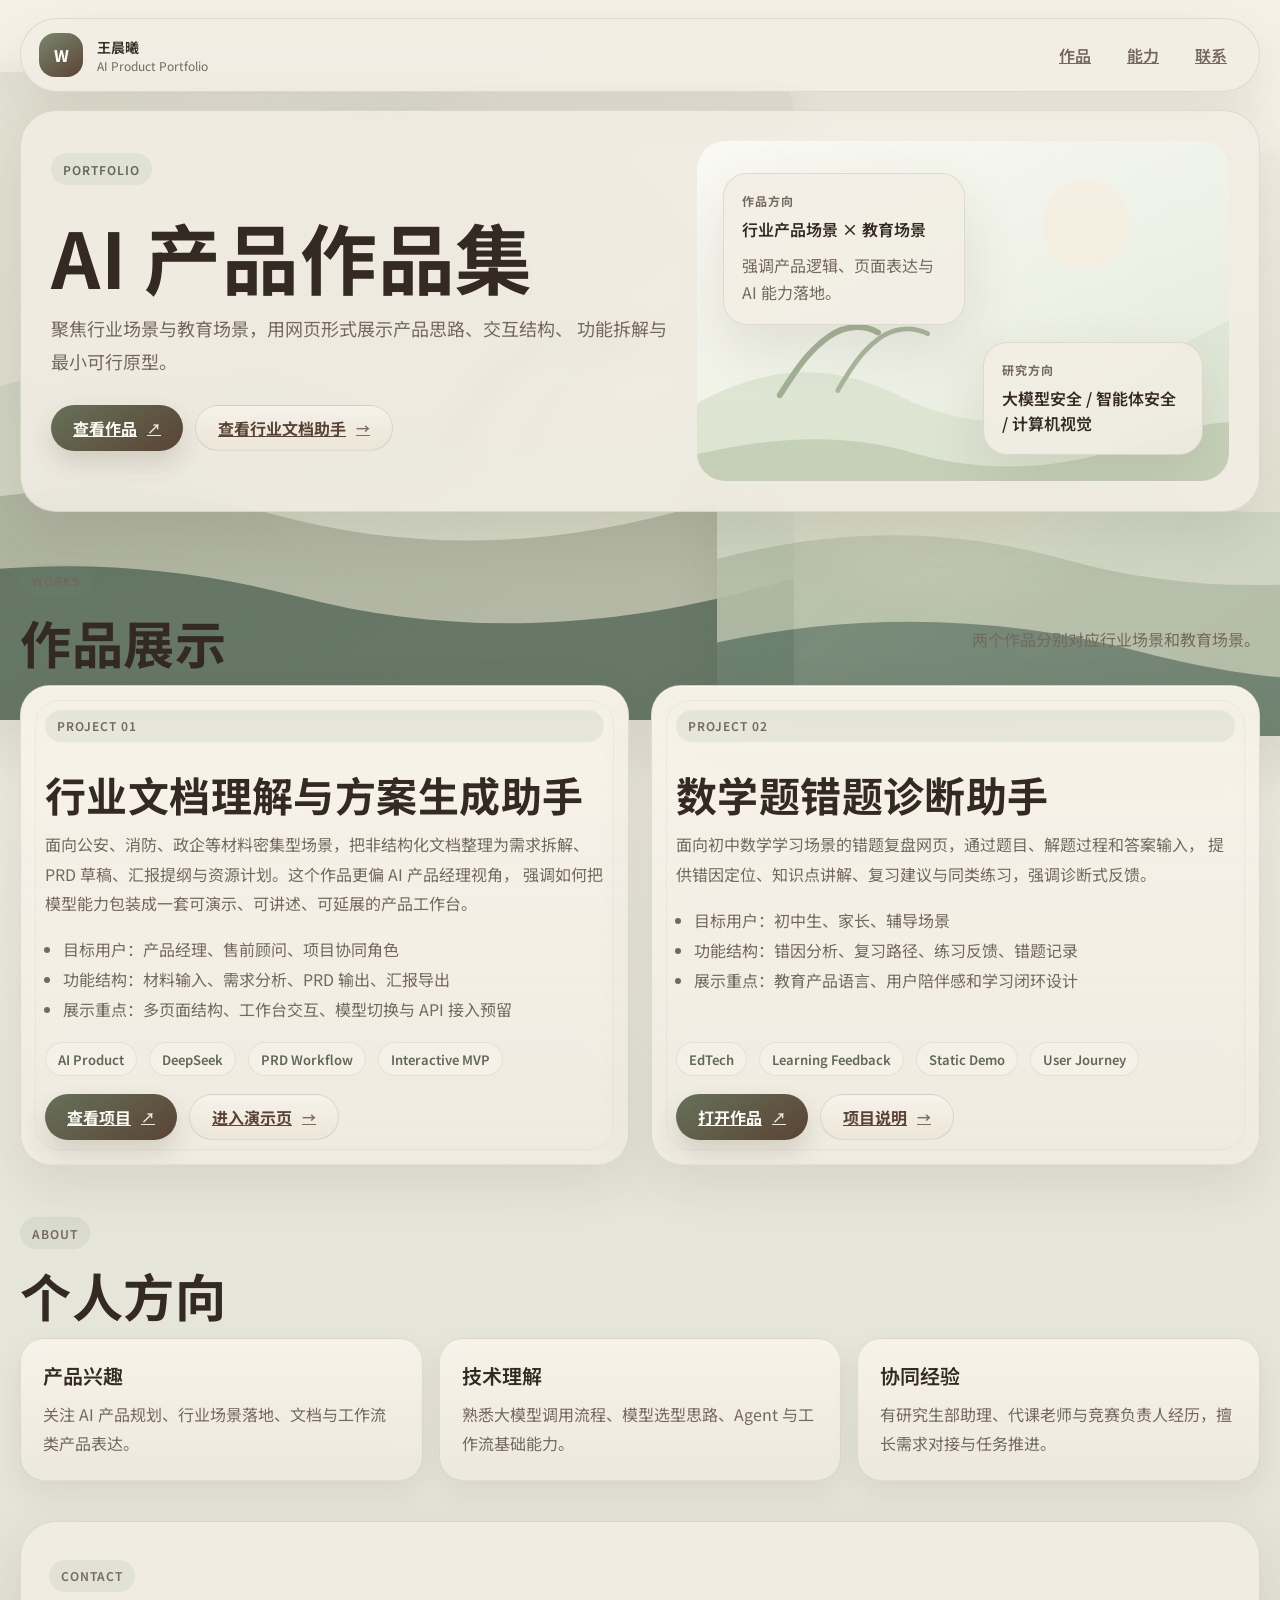
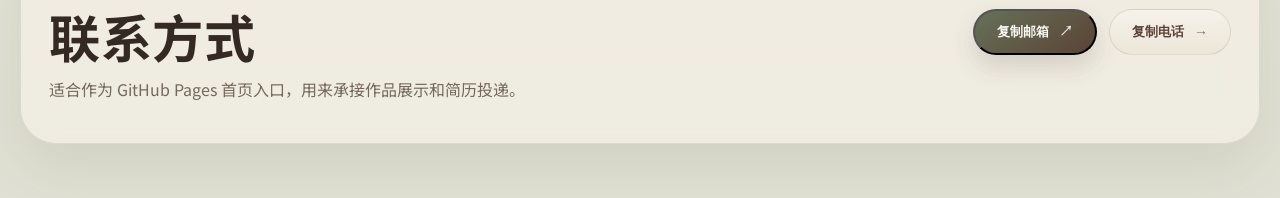
==== commit 32f1b034: "Add files via upload" ====
--- a/index.html
+++ b/index.html
@@ -11,7 +11,7 @@
   <link rel="preconnect" href="https://fonts.googleapis.com" />
   <link rel="preconnect" href="https://fonts.gstatic.com" crossorigin />
   <link
-    href="https://fonts.googleapis.com/css2?family=Cormorant+Garamond:wght@500;600;700&family=Inter:wght@400;500;600;700;800&family=Noto+Sans+SC:wght@400;500;700;900&display=swap"
+    href="https://fonts.googleapis.com/css2?family=Inter:wght@400;500;600;700;800&family=Noto+Sans+SC:wght@400;500;700;900&display=swap"
     rel="stylesheet"
   />
   <link rel="stylesheet" href="./portfolio.css" />
@@ -35,7 +35,7 @@
       </div>
       <div class="topnav">
         <a href="#projects">作品</a>
-        <a href="#focus">能力</a>
+        <a href="#about">能力</a>
         <a href="#contact">联系</a>
       </div>
     </nav>
@@ -43,16 +43,16 @@
     <header class="hero">
       <section class="hero-panel">
         <div class="hero-copy">
-          <p class="eyebrow">Selected Works</p>
-          <h1>把 AI 能力做成清晰、可演示、可讲述的产品页面。</h1>
+          <p class="eyebrow">Portfolio</p>
+          <h1>AI 产品作品集</h1>
           <p class="hero-summary">
-            我关注 AI 产品规划、需求落地与交互表达，倾向从真实场景出发，
-            用页面去组织用户问题、功能结构、指标假设与最小可行原型。
+            聚焦行业场景与教育场景，用网页形式展示产品思路、交互结构、
+            功能拆解与最小可行原型。
           </p>
 
           <div class="hero-actions">
             <a class="button primary" href="#projects">查看作品</a>
-            <a class="button secondary" href="../reqpilot-mvp/index.html">打开 ReqPilot</a>
+            <a class="button secondary" href="../reqpilot-mvp/index.html">查看行业文档助手</a>
           </div>
         </div>
 
@@ -66,33 +66,11 @@
             <span>研究方向</span>
             <strong>大模型安全 / 智能体安全 / 计算机视觉</strong>
           </div>
-          <div class="floating-card mini-card">
-            <span>展示方式</span>
-            <strong>可访问页面 · 清晰结构 · 适合面试展示</strong>
-          </div>
         </div>
       </section>
     </header>
 
     <main>
-      <section class="focus-strip" id="focus">
-        <article class="focus-card">
-          <span class="focus-index">01</span>
-          <strong>场景导向</strong>
-          <p>先定义用户、任务与使用环境，再反推页面结构和功能优先级。</p>
-        </article>
-        <article class="focus-card">
-          <span class="focus-index">02</span>
-          <strong>MVP 意识</strong>
-          <p>优先跑通输入、分析、输出闭环，再逐步补 API、导出与协作能力。</p>
-        </article>
-        <article class="focus-card">
-          <span class="focus-index">03</span>
-          <strong>展示表达</strong>
-          <p>页面不仅能用，也能讲清楚产品定位、核心价值和后续迭代方向。</p>
-        </article>
-      </section>
-
       <section id="projects" class="projects">
         <div class="section-heading">
           <div>
@@ -106,7 +84,7 @@
           <article class="project-card featured">
             <div class="project-copy">
               <p class="project-kicker">Project 01</p>
-              <h3>ReqPilot 行业文档理解与方案生成助手</h3>
+              <h3>行业文档理解与方案生成助手</h3>
               <p>
                 面向公安、消防、政企等材料密集型场景，把非结构化文档整理为需求拆解、
                 PRD 草稿、汇报提纲与资源计划。这个作品更偏 AI 产品经理视角，
@@ -124,22 +102,8 @@
                 <span>Interactive MVP</span>
               </div>
               <div class="project-actions">
-                <a class="button primary" href="../reqpilot-mvp/index.html">项目首页</a>
-                <a class="button secondary" href="../reqpilot-mvp/workspace.html">进入工作台</a>
-              </div>
-            </div>
-
-            <div class="project-visual">
-              <div class="visual-browser">
-                <div class="visual-dots"><span></span><span></span><span></span></div>
-                <div class="visual-body">
-                  <div class="visual-hero"></div>
-                  <div class="visual-grid">
-                    <div class="visual-block"></div>
-                    <div class="visual-block light"></div>
-                  </div>
-                  <div class="visual-caption">materials → analysis → output</div>
-                </div>
+                <a class="button primary" href="../reqpilot-mvp/index.html">查看项目</a>
+                <a class="button secondary" href="../reqpilot-mvp/workspace.html">进入演示页</a>
               </div>
             </div>
           </article>
@@ -172,7 +136,7 @@
         </div>
       </section>
 
-      <section class="about-panel">
+      <section id="about" class="about-panel">
         <div class="section-heading">
           <div>
             <p class="section-kicker">About</p>
--- a/portfolio.css
+++ b/portfolio.css
@@ -1,19 +1,20 @@
 :root {
-  --bg: #edf0e4;
-  --panel: rgba(248, 247, 239, 0.74);
-  --panel-strong: rgba(251, 250, 244, 0.88);
-  --matcha: #7f9672;
-  --matcha-deep: #5a7053;
-  --leaf: #99aa88;
-  --cream: #f3ecdf;
-  --cream-deep: #d9ceb7;
-  --earth: #8f755e;
-  --choco: #574336;
-  --choco-soft: #7b6552;
-  --ink: #312a24;
-  --muted: #6d655b;
-  --line: rgba(87, 67, 54, 0.12);
-  --shadow: 0 18px 48px rgba(72, 80, 58, 0.1);
+  --bg: #e8e5da;
+  --panel: rgba(242, 238, 228, 0.84);
+  --panel-strong: rgba(247, 243, 233, 0.94);
+  --matcha: #7a866d;
+  --matcha-deep: #5f6a54;
+  --leaf: #a0a48e;
+  --cream: #eee4d3;
+  --cream-deep: #d4c6b2;
+  --earth: #8c755f;
+  --choco: #5a4335;
+  --choco-soft: #786252;
+  --ink: #342a23;
+  --muted: #74695c;
+  --line: rgba(90, 67, 53, 0.12);
+  --shadow: 0 22px 56px rgba(72, 63, 49, 0.11);
+  --shadow-soft: 0 12px 28px rgba(90, 67, 53, 0.08);
   --radius-xl: 36px;
   --radius-lg: 26px;
   --radius-md: 18px;
@@ -31,8 +32,9 @@
   margin: 0;
   min-height: 100vh;
   color: var(--ink);
-  background: linear-gradient(180deg, #f7f5ee 0%, var(--bg) 100%);
-  font-family: "Inter", "Noto Sans SC", sans-serif;
+  background:
+    linear-gradient(180deg, rgba(246, 241, 231, 0.98) 0%, rgba(234, 232, 221, 0.98) 52%, rgba(224, 225, 212, 1) 100%);
+  font-family: "PingFang SC", "Hiragino Sans GB", "Microsoft YaHei", "Noto Sans SC", sans-serif;
 }
 
 .page-bg {
@@ -51,25 +53,25 @@
 }
 
 .bg-left {
-  top: 88px;
-  left: -80px;
-  width: 42vw;
-  height: 46vh;
+  top: 72px;
+  left: -10vw;
+  width: 72vw;
+  height: 72vh;
   background:
-    linear-gradient(145deg, rgba(127, 150, 114, 0.2), rgba(243, 236, 223, 0.04)),
-    url("data:image/svg+xml,%3Csvg xmlns='http://www.w3.org/2000/svg' viewBox='0 0 900 560'%3E%3Cdefs%3E%3ClinearGradient id='sky' x1='0' y1='0' x2='0' y2='1'%3E%3Cstop offset='0' stop-color='%23f7f6ef'/%3E%3Cstop offset='1' stop-color='%23e6eddc'/%3E%3C/linearGradient%3E%3C/defs%3E%3Crect width='900' height='560' rx='46' fill='url(%23sky)'/%3E%3Cpath d='M0 334 C132 270 248 280 370 328 C474 368 594 378 722 324 C790 296 842 264 900 246 L900 560 L0 560 Z' fill='%23d8e2ce'/%3E%3Cpath d='M0 396 C134 360 252 358 368 392 C502 430 638 432 772 384 C820 366 862 352 900 352 L900 560 L0 560 Z' fill='%23b9caaa'/%3E%3Cpath d='M76 324 C116 292 146 286 178 316' stroke='%23879d79' stroke-width='10' stroke-linecap='round' fill='none'/%3E%3Cpath d='M164 306 C200 276 232 272 270 304' stroke='%238ea27f' stroke-width='8' stroke-linecap='round' fill='none'/%3E%3Ccircle cx='704' cy='122' r='64' fill='%23f3ebd9' fill-opacity='0.96'/%3E%3C/svg%3E");
+    linear-gradient(145deg, rgba(111, 124, 96, 0.14), rgba(238, 228, 211, 0.06)),
+    url("data:image/svg+xml,%3Csvg xmlns='http://www.w3.org/2000/svg' viewBox='0 0 1200 820'%3E%3Cdefs%3E%3ClinearGradient id='sky' x1='0' y1='0' x2='0' y2='1'%3E%3Cstop offset='0' stop-color='%23f2eee3'/%3E%3Cstop offset='1' stop-color='%23dddccb'/%3E%3C/linearGradient%3E%3C/defs%3E%3Crect width='1200' height='820' rx='64' fill='url(%23sky)'/%3E%3Cpath d='M0 470 C210 348 396 346 584 420 C746 484 918 488 1120 396 C1148 384 1172 372 1200 358 L1200 820 L0 820 Z' fill='%23d4d8c6'/%3E%3Cpath d='M0 572 C174 520 338 514 508 560 C688 608 870 606 1080 538 C1124 524 1162 516 1200 514 L1200 820 L0 820 Z' fill='%23929a82' fill-opacity='0.6'/%3E%3Cpath d='M0 652 C188 612 364 618 540 664 C716 710 914 712 1132 650 C1156 644 1178 638 1200 636 L1200 820 L0 820 Z' fill='%233e5646' fill-opacity='0.84'/%3E%3Cpath d='M732 468 C772 400 800 372 840 348 C876 326 922 324 958 340' stroke='%23868f76' stroke-width='10' stroke-linecap='round' fill='none'/%3E%3Cpath d='M828 468 C864 404 892 374 934 352 C968 334 1004 334 1034 346' stroke='%238c957a' stroke-width='8' stroke-linecap='round' fill='none'/%3E%3Ccircle cx='936' cy='198' r='74' fill='%23eadfc8' fill-opacity='0.72'/%3E%3C/svg%3E");
   background-size: cover;
   box-shadow: var(--shadow);
 }
 
 .bg-right {
-  right: -70px;
-  top: 132px;
-  width: 34vw;
-  height: 38vh;
+  right: -14vw;
+  top: 160px;
+  width: 58vw;
+  height: 64vh;
   background:
-    linear-gradient(145deg, rgba(243, 236, 223, 0.14), rgba(127, 150, 114, 0.1)),
-    url("data:image/svg+xml,%3Csvg xmlns='http://www.w3.org/2000/svg' viewBox='0 0 700 500'%3E%3Cdefs%3E%3ClinearGradient id='g' x1='0' y1='0' x2='0' y2='1'%3E%3Cstop offset='0' stop-color='%23faf9f4'/%3E%3Cstop offset='1' stop-color='%23e8efe1'/%3E%3C/linearGradient%3E%3C/defs%3E%3Crect width='700' height='500' rx='40' fill='url(%23g)'/%3E%3Cpath d='M0 286 C102 246 190 244 280 280 C364 314 448 320 540 282 C596 258 644 240 700 232 L700 500 L0 500 Z' fill='%23d3dec9'/%3E%3Cpath d='M0 340 C100 316 202 314 300 344 C408 378 520 378 640 334 C662 326 682 320 700 320 L700 500 L0 500 Z' fill='%23b8c9ac'/%3E%3Cpath d='M492 280 C510 234 524 210 548 190 C566 174 594 166 620 176' stroke='%23879b79' stroke-width='8' stroke-linecap='round' fill='none'/%3E%3C/svg%3E");
+    linear-gradient(145deg, rgba(238, 228, 211, 0.16), rgba(111, 124, 96, 0.08)),
+    url("data:image/svg+xml,%3Csvg xmlns='http://www.w3.org/2000/svg' viewBox='0 0 960 780'%3E%3Cdefs%3E%3ClinearGradient id='g' x1='0' y1='0' x2='0' y2='1'%3E%3Cstop offset='0' stop-color='%23f5f0e5'/%3E%3Cstop offset='1' stop-color='%23e0dfd0'/%3E%3C/linearGradient%3E%3C/defs%3E%3Crect width='960' height='780' rx='56' fill='url(%23g)'/%3E%3Cpath d='M0 412 C168 338 318 344 476 408 C622 466 768 476 960 408 L960 780 L0 780 Z' fill='%23d0d8c5'/%3E%3Cpath d='M0 516 C152 476 298 474 448 516 C598 558 766 564 960 516 L960 780 L0 780 Z' fill='%238c9d80' fill-opacity='0.46'/%3E%3Cpath d='M0 624 C188 584 370 590 548 636 C708 678 842 684 960 652 L960 780 L0 780 Z' fill='%23476352' fill-opacity='0.76'/%3E%3Ccircle cx='314' cy='166' r='62' fill='%23eadcc3' fill-opacity='0.7'/%3E%3C/svg%3E");
   background-size: cover;
   box-shadow: var(--shadow);
 }
@@ -81,19 +83,19 @@
 }
 
 .glow-one {
-  left: 18%;
+  left: 16%;
+  top: 12%;
+  width: 360px;
+  height: 360px;
+  background: rgba(129, 145, 111, 0.1);
+}
+
+.glow-two {
+  right: 10%;
   top: 18%;
-  width: 280px;
-  height: 280px;
-  background: rgba(127, 150, 114, 0.12);
-}
-
-.glow-two {
-  right: 16%;
-  top: 28%;
-  width: 340px;
-  height: 340px;
-  background: rgba(244, 236, 223, 0.34);
+  width: 420px;
+  height: 420px;
+  background: rgba(232, 220, 198, 0.22);
 }
 
 .site-shell {
@@ -106,12 +108,10 @@
 
 .topbar,
 .hero-panel,
-.focus-card,
 .project-card,
 .about-card,
 .contact-band,
-.floating-card,
-.visual-browser {
+.floating-card {
   background: var(--panel);
   border: 1px solid var(--line);
   box-shadow: var(--shadow);
@@ -155,7 +155,6 @@
 
 .brand span,
 .hero-summary,
-.focus-card p,
 .project-copy p,
 .project-list,
 .section-heading p,
@@ -222,15 +221,26 @@
 .section-heading h2,
 .contact-band h2,
 .project-copy h3 {
-  font-family: "Cormorant Garamond", "Noto Sans SC", serif;
-  letter-spacing: -0.04em;
+  font-family: "PingFang SC", "Hiragino Sans GB", "Microsoft YaHei", "Noto Sans SC", sans-serif;
+  letter-spacing: 0.01em;
+}
+
+.brand strong,
+.topnav a,
+.floating-card strong,
+.eyebrow,
+.section-kicker,
+.project-kicker,
+.about-card strong {
+  font-family: "PingFang SC", "Hiragino Sans GB", "Microsoft YaHei", "Noto Sans SC", sans-serif;
+  font-weight: 600;
 }
 
 .hero-copy h1 {
   margin: 18px 0 14px;
   max-width: 700px;
   font-size: clamp(56px, 6vw, 84px);
-  line-height: 0.94;
+  line-height: 1.08;
   font-weight: 700;
 }
 
@@ -274,8 +284,8 @@
 
 .button.primary {
   color: #fbfaf5;
-  background: linear-gradient(145deg, var(--matcha-deep), var(--choco));
-  box-shadow: 0 12px 24px rgba(74, 58, 46, 0.18);
+  background: linear-gradient(145deg, #667159, #5a4335);
+  box-shadow: 0 12px 24px rgba(74, 58, 46, 0.16);
 }
 
 .button.primary::after {
@@ -286,8 +296,8 @@
 
 .button.secondary {
   color: var(--choco);
-  background: linear-gradient(180deg, rgba(255, 255, 255, 0.58), rgba(243, 236, 223, 0.5));
-  border: 1px solid rgba(87, 67, 54, 0.12);
+  background: linear-gradient(180deg, rgba(248, 244, 236, 0.78), rgba(235, 227, 213, 0.68));
+  border: 1px solid rgba(90, 67, 53, 0.14);
 }
 
 .button.secondary::after {
@@ -299,6 +309,11 @@
 .hero-stage {
   position: relative;
   min-height: 340px;
+  display: grid;
+  grid-template-columns: minmax(0, 1.08fr) minmax(220px, 0.82fr);
+  align-items: start;
+  gap: 18px;
+  padding: 26px;
   border-radius: 28px;
   background:
     linear-gradient(180deg, rgba(252, 252, 248, 0.34), rgba(243, 236, 223, 0.2)),
@@ -308,7 +323,7 @@
 }
 
 .floating-card {
-  position: absolute;
+  position: relative;
   padding: 18px;
   border-radius: 24px;
 }
@@ -333,46 +348,22 @@
 }
 
 .main-card {
-  left: 22px;
-  top: 24px;
-  width: min(320px, 76%);
+  margin-top: 6px;
+  max-width: 360px;
 }
 
 .side-card {
-  right: 20px;
-  top: 92px;
-  width: min(250px, 62%);
-}
-
-.mini-card {
-  left: 54px;
-  bottom: 24px;
-  width: min(280px, 68%);
-}
-
-.focus-strip,
+  justify-self: end;
+  align-self: end;
+  margin-top: 124px;
+  max-width: 260px;
+}
+
 .about-row {
   display: grid;
   gap: 16px;
 }
 
-.focus-strip {
-  grid-template-columns: repeat(3, minmax(0, 1fr));
-  margin-top: 18px;
-}
-
-.focus-card {
-  padding: 22px;
-  border-radius: var(--radius-lg);
-}
-
-.focus-card strong {
-  display: block;
-  margin: 12px 0 10px;
-  font-size: 22px;
-}
-
-.focus-card p,
 .about-card p {
   margin: 0;
   line-height: 1.8;
@@ -400,26 +391,50 @@
 
 .project-row {
   display: grid;
-  grid-template-columns: minmax(0, 1.34fr) minmax(320px, 0.66fr);
-  gap: 18px;
+  grid-template-columns: repeat(2, minmax(0, 1fr));
+  gap: 22px;
+  align-items: stretch;
+  grid-auto-rows: 1fr;
 }
 
 .project-card {
+  position: relative;
+  height: 100%;
   padding: 24px;
   border-radius: 30px;
+  background: linear-gradient(180deg, rgba(247, 243, 233, 0.98), rgba(239, 235, 225, 0.9));
+  box-shadow:
+    var(--shadow),
+    inset 0 1px 0 rgba(255, 255, 255, 0.66);
+  overflow: hidden;
+}
+
+.project-card::before {
+  content: "";
+  position: absolute;
+  inset: 14px;
+  border-radius: 24px;
+  border: 1px solid rgba(126, 128, 105, 0.08);
+  pointer-events: none;
 }
 
 .project-card.featured {
-  display: grid;
-  grid-template-columns: minmax(0, 1fr) 340px;
-  gap: 20px;
+  display: flex;
 }
 
 .project-copy h3 {
   margin: 12px 0;
-  font-size: 42px;
-  line-height: 1.02;
-  font-weight: 700;
+  font-size: clamp(34px, 3.2vw, 46px);
+  line-height: 1.18;
+  font-weight: 700;
+}
+
+.project-copy {
+  position: relative;
+  z-index: 1;
+  display: flex;
+  flex-direction: column;
+  min-height: 100%;
 }
 
 .project-copy p {
@@ -434,6 +449,7 @@
 }
 
 .tag-row {
+  margin-top: auto;
   margin-bottom: 18px;
 }
 
@@ -444,73 +460,14 @@
   padding: 0 12px;
   border-radius: 999px;
   color: var(--matcha-deep);
-  background: rgba(255, 255, 255, 0.44);
-  border: 1px solid rgba(74, 58, 46, 0.1);
+  background: rgba(247, 242, 233, 0.72);
+  border: 1px solid rgba(90, 67, 53, 0.1);
   font-size: 13px;
   font-weight: 600;
 }
 
-.project-visual {
-  align-self: stretch;
-}
-
-.visual-browser {
-  min-height: 100%;
-  border-radius: 24px;
-  overflow: hidden;
-}
-
-.visual-dots {
-  display: flex;
-  gap: 8px;
-  padding: 14px 16px;
-  border-bottom: 1px solid var(--line);
-}
-
-.visual-dots span {
-  width: 10px;
-  height: 10px;
-  border-radius: 999px;
-  background: rgba(126, 149, 120, 0.48);
-}
-
-.visual-body {
-  padding: 18px;
-}
-
-.visual-hero,
-.visual-block {
-  border-radius: 18px;
-}
-
-.visual-hero {
-  min-height: 132px;
-  background: rgba(126, 149, 120, 0.14);
-}
-
-.visual-grid {
-  display: grid;
-  grid-template-columns: 1fr 1fr;
-  gap: 12px;
-  margin: 12px 0;
-}
-
-.visual-block {
-  min-height: 84px;
-  background: rgba(126, 149, 120, 0.12);
-}
-
-.visual-block.light {
-  background: rgba(244, 239, 227, 0.82);
-}
-
-.visual-caption {
-  display: inline-flex;
-  font-size: 14px;
-}
-
 .project-card.compact {
-  display: block;
+  display: flex;
 }
 
 .about-row {
@@ -520,6 +477,8 @@
 .about-card {
   padding: 22px;
   border-radius: 24px;
+  background: linear-gradient(180deg, rgba(247, 243, 233, 0.94), rgba(238, 233, 223, 0.84));
+  box-shadow: var(--shadow-soft);
 }
 
 .about-card strong {
@@ -569,19 +528,25 @@
   .hero-panel,
   .project-row,
   .project-card.featured,
+  .project-card.compact,
   .contact-band {
     grid-template-columns: 1fr;
     flex-direction: column;
     align-items: flex-start;
   }
 
-  .focus-strip,
   .about-row {
     grid-template-columns: 1fr;
   }
 
   .hero-stage {
     min-height: 300px;
+    grid-template-columns: 1fr;
+  }
+
+  .side-card {
+    justify-self: start;
+    margin-top: 0;
   }
 }
 
@@ -615,14 +580,10 @@
   }
 
   .main-card,
-  .side-card,
-  .mini-card {
+  .side-card {
     position: relative;
-    left: auto;
-    right: auto;
-    top: auto;
-    bottom: auto;
-    width: auto;
-    margin: 14px;
-  }
-}
+    justify-self: stretch;
+    max-width: none;
+    margin: 0;
+  }
+}
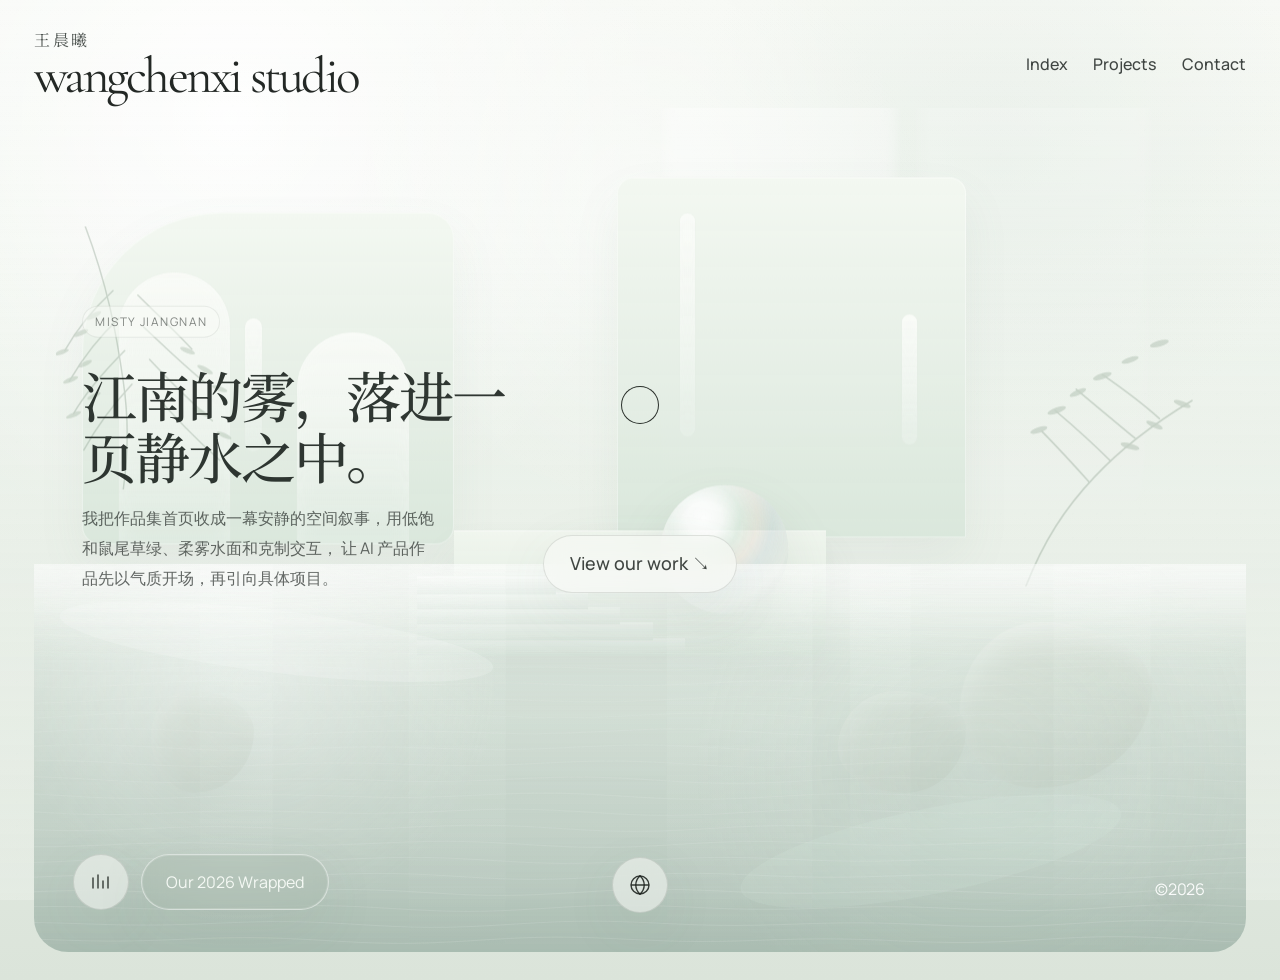
==== commit 91aa844d: "Add files via upload" ====
--- a/index.html
+++ b/index.html
@@ -3,178 +3,149 @@
 <head>
   <meta charset="UTF-8" />
   <meta name="viewport" content="width=device-width, initial-scale=1.0" />
-  <title>王晨曦 | AI 产品作品集</title>
+  <title>王晨曦 | Portfolio</title>
   <meta
     name="description"
-    content="王晨曦的 AI 产品作品集，展示行业文档理解与方案生成助手、数学题错题诊断助手两个产品型作品。"
+    content="王晨曦的作品集首页。以烟雨江南式的淡雅绿色为基调，展示 AI 产品与交互作品。"
   />
   <link rel="preconnect" href="https://fonts.googleapis.com" />
   <link rel="preconnect" href="https://fonts.gstatic.com" crossorigin />
   <link
-    href="https://fonts.googleapis.com/css2?family=Inter:wght@400;500;600;700;800&family=Noto+Sans+SC:wght@400;500;700;900&display=swap"
+    href="https://fonts.googleapis.com/css2?family=Cormorant+Garamond:wght@500;600&family=Manrope:wght@400;500;600;700&family=Noto+Serif+SC:wght@400;500;600&display=swap"
     rel="stylesheet"
   />
   <link rel="stylesheet" href="./portfolio.css" />
 </head>
 <body>
-  <div class="page-bg" aria-hidden="true">
-    <div class="bg-image bg-left"></div>
-    <div class="bg-image bg-right"></div>
-    <div class="bg-glow glow-one"></div>
-    <div class="bg-glow glow-two"></div>
-  </div>
+  <div class="page-grain" aria-hidden="true"></div>
+  <div class="page-haze" aria-hidden="true"></div>
+  <div class="custom-cursor" id="cursor" aria-hidden="true"></div>
 
-  <div class="site-shell">
-    <nav class="topbar">
-      <div class="brand">
-        <div class="brand-mark">W</div>
-        <div>
-          <strong>王晨曦</strong>
-          <span>AI Product Portfolio</span>
+  <main class="hero-page">
+    <header class="topbar">
+      <a class="brand" href="./index.html" data-cursor-hover>
+        <span class="brand-cn">王晨曦</span>
+        <span class="brand-en">wangchenxi studio</span>
+      </a>
+
+      <nav class="topnav" aria-label="Primary">
+        <a href="./index.html" data-cursor-hover>Index</a>
+        <a href="./reqpilot-mvp/index.html" data-cursor-hover>Projects</a>
+        <button
+          type="button"
+          class="nav-contact"
+          data-copy="cxwang396@163.com"
+          data-cursor-hover
+        >
+          Contact
+        </button>
+      </nav>
+    </header>
+
+    <section class="hero-stage" aria-label="Portfolio hero scene">
+      <div class="mist-layer mist-back" data-depth="slow" aria-hidden="true"></div>
+      <div class="mist-layer mist-front" data-depth="mid" aria-hidden="true"></div>
+      <div class="light-shaft shaft-one" data-depth="slow" aria-hidden="true"></div>
+      <div class="light-shaft shaft-two" data-depth="mid" aria-hidden="true"></div>
+
+      <div class="scene-orbit" id="sceneOrbit">
+        <div class="scene-depth" data-depth="deep">
+          <div class="branch branch-left" aria-hidden="true"></div>
+          <div class="branch branch-right" aria-hidden="true"></div>
+
+          <div class="wall wall-left">
+            <div class="opening arch arch-large"></div>
+            <div class="opening slit slit-left"></div>
+            <div class="opening arch arch-mid"></div>
+          </div>
+
+          <div class="wall wall-right">
+            <div class="opening slit slit-tall"></div>
+            <div class="opening slit slit-right"></div>
+          </div>
+
+          <div class="platform">
+            <div class="stairs" aria-hidden="true">
+              <span></span>
+              <span></span>
+              <span></span>
+              <span></span>
+              <span></span>
+            </div>
+            <div class="pearl-sphere" data-depth="float" aria-hidden="true"></div>
+          </div>
+
+          <div class="stone stone-left" data-depth="mid" aria-hidden="true"></div>
+          <div class="stone stone-right" data-depth="float" aria-hidden="true"></div>
+          <div class="stone stone-far" data-depth="slow" aria-hidden="true"></div>
         </div>
       </div>
-      <div class="topnav">
-        <a href="#projects">作品</a>
-        <a href="#about">能力</a>
-        <a href="#contact">联系</a>
+
+      <div class="water-shell" id="waterShell" aria-hidden="true">
+        <div class="water-haze"></div>
+        <canvas class="water-canvas" id="waterCanvas"></canvas>
       </div>
-    </nav>
 
-    <header class="hero">
-      <section class="hero-panel">
-        <div class="hero-copy">
-          <p class="eyebrow">Portfolio</p>
-          <h1>AI 产品作品集</h1>
-          <p class="hero-summary">
-            聚焦行业场景与教育场景，用网页形式展示产品思路、交互结构、
-            功能拆解与最小可行原型。
-          </p>
+      <div class="hero-copy" data-depth="slow">
+        <p class="scene-kicker">Misty Jiangnan</p>
+        <h1>江南的雾，落进一页静水之中。</h1>
+        <p>
+          我把作品集首页收成一幕安静的空间叙事，用低饱和鼠尾草绿、柔雾水面和克制交互，
+          让 AI 产品作品先以气质开场，再引向具体项目。
+        </p>
+      </div>
 
-          <div class="hero-actions">
-            <a class="button primary" href="#projects">查看作品</a>
-            <a class="button secondary" href="../reqpilot-mvp/index.html">查看行业文档助手</a>
-          </div>
-        </div>
+      <a
+        class="cta-pill"
+        href="./reqpilot-mvp/index.html"
+        data-cursor-hover
+      >
+        <span>View our work ↘</span>
+      </a>
 
-        <div class="hero-stage">
-          <div class="floating-card main-card">
-            <span>作品方向</span>
-            <strong>行业产品场景 × 教育场景</strong>
-            <p>强调产品逻辑、页面表达与 AI 能力落地。</p>
-          </div>
-          <div class="floating-card side-card">
-            <span>研究方向</span>
-            <strong>大模型安全 / 智能体安全 / 计算机视觉</strong>
-          </div>
-        </div>
-      </section>
-    </header>
+      <div class="bottom-left">
+        <a
+          class="icon-chip"
+          href="./math-ai-diagnosis-mvp/index.html"
+          aria-label="Open wrapped project"
+          data-cursor-hover
+        >
+          <svg viewBox="0 0 24 24" aria-hidden="true">
+            <path d="M4 18V8" />
+            <path d="M9 18V5" />
+            <path d="M14 18V11" />
+            <path d="M19 18V7" />
+          </svg>
+        </a>
+        <a
+          class="wrapped-pill"
+          href="./math-ai-diagnosis-mvp/index.html"
+          data-cursor-hover
+        >
+          Our 2026 Wrapped
+        </a>
+      </div>
 
-    <main>
-      <section id="projects" class="projects">
-        <div class="section-heading">
-          <div>
-            <p class="section-kicker">Works</p>
-            <h2>作品展示</h2>
-          </div>
-          <p>两个作品分别对应行业场景和教育场景。</p>
-        </div>
+      <button
+        type="button"
+        class="globe-chip"
+        id="globeButton"
+        aria-label="Open global note"
+        data-cursor-hover
+      >
+        <svg viewBox="0 0 24 24" aria-hidden="true">
+          <circle cx="12" cy="12" r="9"></circle>
+          <path d="M3.5 12h17"></path>
+          <path d="M12 3c2.8 2.4 4.2 5.4 4.2 9S14.8 18.6 12 21"></path>
+          <path d="M12 3C9.2 5.4 7.8 8.4 7.8 12s1.4 6.6 4.2 9"></path>
+        </svg>
+      </button>
 
-        <div class="project-row">
-          <article class="project-card featured">
-            <div class="project-copy">
-              <p class="project-kicker">Project 01</p>
-              <h3>行业文档理解与方案生成助手</h3>
-              <p>
-                面向公安、消防、政企等材料密集型场景，把非结构化文档整理为需求拆解、
-                PRD 草稿、汇报提纲与资源计划。这个作品更偏 AI 产品经理视角，
-                强调如何把模型能力包装成一套可演示、可讲述、可延展的产品工作台。
-              </p>
-              <ul class="project-list">
-                <li>目标用户：产品经理、售前顾问、项目协同角色</li>
-                <li>功能结构：材料输入、需求分析、PRD 输出、汇报导出</li>
-                <li>展示重点：多页面结构、工作台交互、模型切换与 API 接入预留</li>
-              </ul>
-              <div class="tag-row">
-                <span>AI Product</span>
-                <span>DeepSeek</span>
-                <span>PRD Workflow</span>
-                <span>Interactive MVP</span>
-              </div>
-              <div class="project-actions">
-                <a class="button primary" href="../reqpilot-mvp/index.html">查看项目</a>
-                <a class="button secondary" href="../reqpilot-mvp/workspace.html">进入演示页</a>
-              </div>
-            </div>
-          </article>
+      <div class="copyright">©2026</div>
+    </section>
+  </main>
 
-          <article class="project-card compact">
-            <div class="project-copy">
-              <p class="project-kicker">Project 02</p>
-              <h3>数学题错题诊断助手</h3>
-              <p>
-                面向初中数学学习场景的错题复盘网页，通过题目、解题过程和答案输入，
-                提供错因定位、知识点讲解、复习建议与同类练习，强调诊断式反馈。
-              </p>
-              <ul class="project-list">
-                <li>目标用户：初中生、家长、辅导场景</li>
-                <li>功能结构：错因分析、复习路径、练习反馈、错题记录</li>
-                <li>展示重点：教育产品语言、用户陪伴感和学习闭环设计</li>
-              </ul>
-              <div class="tag-row">
-                <span>EdTech</span>
-                <span>Learning Feedback</span>
-                <span>Static Demo</span>
-                <span>User Journey</span>
-              </div>
-              <div class="project-actions">
-                <a class="button primary" href="../math-ai-diagnosis-mvp/index.html">打开作品</a>
-                <a class="button secondary" href="../math-ai-diagnosis-mvp/README.md">项目说明</a>
-              </div>
-            </div>
-          </article>
-        </div>
-      </section>
-
-      <section id="about" class="about-panel">
-        <div class="section-heading">
-          <div>
-            <p class="section-kicker">About</p>
-            <h2>个人方向</h2>
-          </div>
-        </div>
-
-        <div class="about-row">
-          <article class="about-card">
-            <strong>产品兴趣</strong>
-            <p>关注 AI 产品规划、行业场景落地、文档与工作流类产品表达。</p>
-          </article>
-          <article class="about-card">
-            <strong>技术理解</strong>
-            <p>熟悉大模型调用流程、模型选型思路、Agent 与工作流基础能力。</p>
-          </article>
-          <article class="about-card">
-            <strong>协同经验</strong>
-            <p>有研究生部助理、代课老师与竞赛负责人经历，擅长需求对接与任务推进。</p>
-          </article>
-        </div>
-      </section>
-
-      <section id="contact" class="contact-band">
-        <div>
-          <p class="section-kicker">Contact</p>
-          <h2>联系方式</h2>
-          <p>适合作为 GitHub Pages 首页入口，用来承接作品展示和简历投递。</p>
-        </div>
-        <div class="contact-actions">
-          <button class="button primary copy-btn" data-copy="cxwang396@163.com">复制邮箱</button>
-          <button class="button secondary copy-btn" data-copy="18812763509">复制电话</button>
-        </div>
-      </section>
-    </main>
-  </div>
-
-  <div class="toast" id="toast"></div>
+  <div class="toast" id="toast" role="status" aria-live="polite"></div>
   <script src="./portfolio.js"></script>
 </body>
 </html>
--- a/portfolio.css
+++ b/portfolio.css
@@ -1,522 +1,683 @@
 :root {
-  --bg: #e8e5da;
-  --panel: rgba(242, 238, 228, 0.84);
-  --panel-strong: rgba(247, 243, 233, 0.94);
-  --matcha: #7a866d;
-  --matcha-deep: #5f6a54;
-  --leaf: #a0a48e;
-  --cream: #eee4d3;
-  --cream-deep: #d4c6b2;
-  --earth: #8c755f;
-  --choco: #5a4335;
-  --choco-soft: #786252;
-  --ink: #342a23;
-  --muted: #74695c;
-  --line: rgba(90, 67, 53, 0.12);
-  --shadow: 0 22px 56px rgba(72, 63, 49, 0.11);
-  --shadow-soft: 0 12px 28px rgba(90, 67, 53, 0.08);
-  --radius-xl: 36px;
-  --radius-lg: 26px;
-  --radius-md: 18px;
+  --bg-top: #f4f7f1;
+  --bg-bottom: #dbe4da;
+  --sage-0: #f7faf5;
+  --sage-1: #eef3eb;
+  --sage-2: #dfe8de;
+  --sage-3: #cdd7cb;
+  --sage-4: #a9b8aa;
+  --sage-5: #809283;
+  --ink: #1e2320;
+  --muted: rgba(30, 35, 32, 0.68);
+  --line: rgba(26, 33, 28, 0.1);
+  --glass: rgba(247, 250, 245, 0.5);
+  --glass-strong: rgba(249, 251, 246, 0.74);
+  --water: rgba(188, 204, 193, 0.62);
+  --water-deep: rgba(122, 146, 135, 0.28);
+  --shadow-soft: 0 30px 80px rgba(120, 144, 129, 0.12);
+  --shadow-fog: 0 18px 60px rgba(92, 111, 98, 0.08);
+  --ease-fluid: cubic-bezier(0.22, 0.72, 0, 1);
 }
 
 * {
   box-sizing: border-box;
 }
 
-html {
-  scroll-behavior: smooth;
-}
-
+html,
 body {
   margin: 0;
-  min-height: 100vh;
+  width: 100%;
+  min-height: 100%;
+}
+
+html {
+  overflow: hidden;
+}
+
+body {
+  overflow: hidden;
+  background:
+    radial-gradient(circle at 18% 12%, rgba(255, 255, 255, 0.96), transparent 32%),
+    radial-gradient(circle at 78% 16%, rgba(218, 230, 221, 0.5), transparent 24%),
+    linear-gradient(180deg, var(--bg-top) 0%, #edf3ec 34%, var(--bg-bottom) 100%);
   color: var(--ink);
+  font-family: "Manrope", "PingFang SC", "Microsoft YaHei", sans-serif;
+  cursor: none;
+}
+
+body.is-touch {
+  cursor: auto;
+}
+
+body.is-touch .custom-cursor {
+  display: none;
+}
+
+a,
+button {
+  color: inherit;
+  text-decoration: none;
+}
+
+button {
+  border: 0;
+  background: none;
+  font: inherit;
+  padding: 0;
+}
+
+.page-grain,
+.page-haze,
+.custom-cursor,
+.toast {
+  position: fixed;
+}
+
+.page-grain,
+.page-haze {
+  inset: 0;
+  pointer-events: none;
+}
+
+.page-grain {
+  z-index: 1;
+  opacity: 0.11;
+  mix-blend-mode: multiply;
+  background-image:
+    radial-gradient(circle at 20% 20%, rgba(255, 255, 255, 0.36) 0 1px, transparent 1px),
+    radial-gradient(circle at 70% 40%, rgba(12, 20, 17, 0.06) 0 1px, transparent 1px),
+    radial-gradient(circle at 30% 70%, rgba(255, 255, 255, 0.34) 0 1px, transparent 1px);
+  background-size: 18px 18px, 24px 24px, 22px 22px;
+}
+
+.page-haze {
+  z-index: 2;
   background:
-    linear-gradient(180deg, rgba(246, 241, 231, 0.98) 0%, rgba(234, 232, 221, 0.98) 52%, rgba(224, 225, 212, 1) 100%);
-  font-family: "PingFang SC", "Hiragino Sans GB", "Microsoft YaHei", "Noto Sans SC", sans-serif;
-}
-
-.page-bg {
-  position: fixed;
-  inset: 0;
-  z-index: 0;
-  overflow: hidden;
+    radial-gradient(circle at 50% 24%, rgba(255, 255, 255, 0.46), transparent 30%),
+    linear-gradient(180deg, rgba(255, 255, 255, 0.28), rgba(255, 255, 255, 0) 40%),
+    linear-gradient(0deg, rgba(251, 253, 249, 0.24), rgba(251, 253, 249, 0));
+}
+
+.custom-cursor {
+  top: 0;
+  left: 0;
+  z-index: 20;
+  width: 38px;
+  height: 38px;
+  margin-left: -19px;
+  margin-top: -19px;
+  border: 1.6px solid rgba(16, 22, 18, 0.88);
+  border-radius: 999px;
   pointer-events: none;
-}
-
-.bg-image {
-  position: absolute;
-  border-radius: 40px;
-  filter: blur(0.3px);
-  opacity: 0.9;
-}
-
-.bg-left {
-  top: 72px;
-  left: -10vw;
-  width: 72vw;
-  height: 72vh;
-  background:
-    linear-gradient(145deg, rgba(111, 124, 96, 0.14), rgba(238, 228, 211, 0.06)),
-    url("data:image/svg+xml,%3Csvg xmlns='http://www.w3.org/2000/svg' viewBox='0 0 1200 820'%3E%3Cdefs%3E%3ClinearGradient id='sky' x1='0' y1='0' x2='0' y2='1'%3E%3Cstop offset='0' stop-color='%23f2eee3'/%3E%3Cstop offset='1' stop-color='%23dddccb'/%3E%3C/linearGradient%3E%3C/defs%3E%3Crect width='1200' height='820' rx='64' fill='url(%23sky)'/%3E%3Cpath d='M0 470 C210 348 396 346 584 420 C746 484 918 488 1120 396 C1148 384 1172 372 1200 358 L1200 820 L0 820 Z' fill='%23d4d8c6'/%3E%3Cpath d='M0 572 C174 520 338 514 508 560 C688 608 870 606 1080 538 C1124 524 1162 516 1200 514 L1200 820 L0 820 Z' fill='%23929a82' fill-opacity='0.6'/%3E%3Cpath d='M0 652 C188 612 364 618 540 664 C716 710 914 712 1132 650 C1156 644 1178 638 1200 636 L1200 820 L0 820 Z' fill='%233e5646' fill-opacity='0.84'/%3E%3Cpath d='M732 468 C772 400 800 372 840 348 C876 326 922 324 958 340' stroke='%23868f76' stroke-width='10' stroke-linecap='round' fill='none'/%3E%3Cpath d='M828 468 C864 404 892 374 934 352 C968 334 1004 334 1034 346' stroke='%238c957a' stroke-width='8' stroke-linecap='round' fill='none'/%3E%3Ccircle cx='936' cy='198' r='74' fill='%23eadfc8' fill-opacity='0.72'/%3E%3C/svg%3E");
-  background-size: cover;
-  box-shadow: var(--shadow);
-}
-
-.bg-right {
-  right: -14vw;
-  top: 160px;
-  width: 58vw;
-  height: 64vh;
-  background:
-    linear-gradient(145deg, rgba(238, 228, 211, 0.16), rgba(111, 124, 96, 0.08)),
-    url("data:image/svg+xml,%3Csvg xmlns='http://www.w3.org/2000/svg' viewBox='0 0 960 780'%3E%3Cdefs%3E%3ClinearGradient id='g' x1='0' y1='0' x2='0' y2='1'%3E%3Cstop offset='0' stop-color='%23f5f0e5'/%3E%3Cstop offset='1' stop-color='%23e0dfd0'/%3E%3C/linearGradient%3E%3C/defs%3E%3Crect width='960' height='780' rx='56' fill='url(%23g)'/%3E%3Cpath d='M0 412 C168 338 318 344 476 408 C622 466 768 476 960 408 L960 780 L0 780 Z' fill='%23d0d8c5'/%3E%3Cpath d='M0 516 C152 476 298 474 448 516 C598 558 766 564 960 516 L960 780 L0 780 Z' fill='%238c9d80' fill-opacity='0.46'/%3E%3Cpath d='M0 624 C188 584 370 590 548 636 C708 678 842 684 960 652 L960 780 L0 780 Z' fill='%23476352' fill-opacity='0.76'/%3E%3Ccircle cx='314' cy='166' r='62' fill='%23eadcc3' fill-opacity='0.7'/%3E%3C/svg%3E");
-  background-size: cover;
-  box-shadow: var(--shadow);
-}
-
-.bg-glow {
-  position: absolute;
-  border-radius: 999px;
-  filter: blur(24px);
-}
-
-.glow-one {
-  left: 16%;
-  top: 12%;
-  width: 360px;
-  height: 360px;
-  background: rgba(129, 145, 111, 0.1);
-}
-
-.glow-two {
-  right: 10%;
-  top: 18%;
-  width: 420px;
-  height: 420px;
-  background: rgba(232, 220, 198, 0.22);
-}
-
-.site-shell {
+  transform: translate3d(-100px, -100px, 0) scale(1);
+  transition: border-color 220ms var(--ease-fluid), background-color 220ms var(--ease-fluid);
+  background: rgba(255, 255, 255, 0.02);
+  mix-blend-mode: multiply;
+}
+
+.hero-page {
   position: relative;
-  z-index: 1;
-  width: min(1240px, calc(100vw - 28px));
-  margin: 0 auto;
-  padding: 18px 0 54px;
-}
-
-.topbar,
-.hero-panel,
-.project-card,
-.about-card,
-.contact-band,
-.floating-card {
-  background: var(--panel);
-  border: 1px solid var(--line);
-  box-shadow: var(--shadow);
-  backdrop-filter: blur(16px);
+  z-index: 3;
+  min-height: 100dvh;
+  padding: 28px 34px;
 }
 
 .topbar {
+  position: relative;
+  z-index: 8;
   display: flex;
   align-items: center;
   justify-content: space-between;
-  gap: 18px;
-  padding: 14px 18px;
-  border-radius: 999px;
+  gap: 24px;
 }
 
 .brand {
+  display: inline-flex;
+  flex-direction: column;
+  gap: 2px;
+  text-transform: none;
+}
+
+.brand-cn {
+  font-family: "Noto Serif SC", serif;
+  font-size: 1rem;
+  letter-spacing: 0.16em;
+  color: rgba(24, 31, 27, 0.76);
+}
+
+.brand-en {
+  font-family: "Cormorant Garamond", serif;
+  font-size: clamp(2.35rem, 4vw, 4rem);
+  line-height: 0.92;
+  letter-spacing: -0.05em;
+  color: rgba(16, 22, 18, 0.92);
+}
+
+.topnav {
   display: flex;
   align-items: center;
-  gap: 14px;
-}
-
-.brand-mark {
-  display: grid;
-  width: 44px;
-  height: 44px;
-  place-items: center;
-  border-radius: 16px;
-  color: #fbfaf5;
-  background: linear-gradient(145deg, var(--matcha), var(--choco));
-  font-weight: 800;
-}
-
-.brand strong,
-.brand span {
-  display: block;
-}
-
-.brand strong {
-  font-size: 14px;
-}
-
-.brand span,
-.hero-summary,
-.project-copy p,
-.project-list,
-.section-heading p,
-.about-card p,
-.contact-band p,
-.floating-card p,
-.floating-card span,
-.visual-caption {
-  color: var(--muted);
-}
-
-.brand span {
-  font-size: 12px;
-}
-
-.topnav {
-  display: flex;
-  flex-wrap: wrap;
-  gap: 8px;
-}
-
-.topnav a {
-  padding: 10px 14px;
+  gap: clamp(18px, 2vw, 34px);
+}
+
+.topnav a,
+.nav-contact {
+  position: relative;
+  color: rgba(29, 35, 32, 0.84);
+  font-size: 1rem;
+  font-weight: 500;
+  transition:
+    transform 420ms var(--ease-fluid),
+    opacity 420ms var(--ease-fluid);
+}
+
+.topnav a:hover,
+.nav-contact:hover {
+  transform: translateY(-1px) scale(1.02);
+  opacity: 0.96;
+}
+
+.hero-stage {
+  position: relative;
+  min-height: calc(100dvh - 56px);
+  margin-top: 8px;
+  overflow: hidden;
+  border-radius: 34px;
+}
+
+.mist-layer,
+.light-shaft,
+.scene-orbit,
+.hero-copy,
+.cta-pill,
+.bottom-left,
+.globe-chip,
+.copyright {
+  position: absolute;
+}
+
+.mist-layer {
+  inset: auto;
+  z-index: 2;
+  filter: blur(24px);
+  pointer-events: none;
+}
+
+.mist-back {
+  left: -6%;
+  bottom: 20%;
+  width: 42%;
+  height: 26%;
+  background: radial-gradient(circle, rgba(255, 255, 255, 0.56), transparent 70%);
+}
+
+.mist-front {
+  right: -2%;
+  bottom: 10%;
+  width: 38%;
+  height: 18%;
+  background: radial-gradient(circle, rgba(236, 245, 237, 0.64), transparent 72%);
+}
+
+.light-shaft {
+  z-index: 3;
+  pointer-events: none;
+  width: 18vw;
+  min-width: 180px;
+  height: 64vh;
+  top: -4%;
+  background: linear-gradient(180deg, rgba(255, 255, 255, 0.54), rgba(255, 255, 255, 0));
+  opacity: 0.68;
+  filter: blur(6px);
+  transform-origin: top center;
+}
+
+.shaft-one {
+  left: 52%;
+  transform: skewX(-17deg);
+}
+
+.shaft-two {
+  right: 8%;
+  opacity: 0.34;
+  transform: skewX(-26deg);
+}
+
+.scene-orbit {
+  inset: 0;
+  z-index: 4;
+  transform-style: preserve-3d;
+  will-change: transform;
+}
+
+.scene-depth {
+  position: absolute;
+  inset: 6% 2% 12%;
+  transform-style: preserve-3d;
+}
+
+.branch,
+.wall,
+.platform,
+.stone,
+.pearl-sphere,
+.stairs span {
+  position: absolute;
+}
+
+.branch {
+  z-index: 1;
+  width: 18%;
+  height: 38%;
+  opacity: 0.42;
+  filter: blur(0.3px);
+}
+
+.branch::before,
+.branch::after {
+  content: "";
+  position: absolute;
+  inset: 0;
+  background-repeat: no-repeat;
+  background-position: center;
+  background-size: contain;
+}
+
+.branch-left {
+  left: -1%;
+  top: 10%;
+}
+
+.branch-left::before {
+  background-image: url("data:image/svg+xml,%3Csvg xmlns='http://www.w3.org/2000/svg' viewBox='0 0 260 360'%3E%3Cg stroke='%238ca08f' stroke-width='2' stroke-linecap='round' fill='none' opacity='0.9'%3E%3Cpath d='M40 0C70 80 82 142 92 212C98 252 100 304 92 360'/%3E%3Cpath d='M78 88C52 112 30 138 12 170'/%3E%3Cpath d='M86 126C60 150 38 178 18 212'/%3E%3Cpath d='M94 170C68 196 44 222 24 256'/%3E%3Cpath d='M104 216C78 244 58 270 38 306'/%3E%3Cpath d='M112 94C138 120 162 142 186 168'/%3E%3Cpath d='M120 138C144 160 170 186 204 214'/%3E%3Cpath d='M128 182C152 208 178 234 214 266'/%3E%3Cpath d='M132 226C156 254 186 286 224 320'/%3E%3C/g%3E%3Cg fill='%2394a995' opacity='0.75'%3E%3Cellipse cx='8' cy='172' rx='10' ry='3' transform='rotate(-20 8 172)'/%3E%3Cellipse cx='34' cy='146' rx='11' ry='3.3' transform='rotate(-24 34 146)'/%3E%3Cellipse cx='52' cy='122' rx='11' ry='3.4' transform='rotate(-28 52 122)'/%3E%3Cellipse cx='20' cy='210' rx='11' ry='3.2' transform='rotate(-22 20 210)'/%3E%3Cellipse cx='40' cy='188' rx='10' ry='3' transform='rotate(-26 40 188)'/%3E%3Cellipse cx='24' cy='258' rx='11' ry='3.1' transform='rotate(-22 24 258)'/%3E%3Cellipse cx='52' cy='232' rx='10' ry='3' transform='rotate(-26 52 232)'/%3E%3Cellipse cx='180' cy='170' rx='11' ry='3.3' transform='rotate(22 180 170)'/%3E%3Cellipse cx='204' cy='196' rx='12' ry='3.4' transform='rotate(28 204 196)'/%3E%3Cellipse cx='224' cy='222' rx='11' ry='3.2' transform='rotate(20 224 222)'/%3E%3Cellipse cx='198' cy='254' rx='12' ry='3.5' transform='rotate(26 198 254)'/%3E%3Cellipse cx='230' cy='286' rx='11' ry='3.1' transform='rotate(24 230 286)'/%3E%3C/g%3E%3C/svg%3E");
+}
+
+.branch-right {
+  right: -1%;
+  top: 22%;
+  width: 20%;
+  height: 40%;
+}
+
+.branch-right::before {
+  background-image: url("data:image/svg+xml,%3Csvg xmlns='http://www.w3.org/2000/svg' viewBox='0 0 260 340'%3E%3Cg stroke='%23859a88' stroke-width='2' stroke-linecap='round' fill='none' opacity='0.82'%3E%3Cpath d='M18 340C40 284 66 244 102 206C130 176 172 142 222 112'/%3E%3Cpath d='M96 212C76 190 58 170 38 150'/%3E%3Cpath d='M122 186C100 164 80 146 54 124'/%3E%3Cpath d='M152 158C128 138 106 120 80 98'/%3E%3Cpath d='M182 134C160 114 138 98 112 80'/%3E%3C/g%3E%3Cg fill='%2391a693' opacity='0.78'%3E%3Cellipse cx='34' cy='148' rx='11' ry='3.4' transform='rotate(-18 34 148)'/%3E%3Cellipse cx='56' cy='124' rx='12' ry='3.5' transform='rotate(-20 56 124)'/%3E%3Cellipse cx='82' cy='102' rx='11' ry='3.2' transform='rotate(-24 82 102)'/%3E%3Cellipse cx='112' cy='82' rx='12' ry='3.6' transform='rotate(-18 112 82)'/%3E%3Cellipse cx='146' cy='62' rx='11' ry='3.2' transform='rotate(-18 146 62)'/%3E%3Cellipse cx='182' cy='42' rx='12' ry='3.6' transform='rotate(-16 182 42)'/%3E%3Cellipse cx='210' cy='116' rx='11' ry='3.3' transform='rotate(20 210 116)'/%3E%3Cellipse cx='176' cy='142' rx='11' ry='3.2' transform='rotate(24 176 142)'/%3E%3Cellipse cx='146' cy='168' rx='12' ry='3.5' transform='rotate(16 146 168)'/%3E%3C/g%3E%3C/svg%3E");
+}
+
+.wall {
+  background: linear-gradient(180deg, rgba(243, 248, 241, 0.98), rgba(217, 230, 219, 0.94));
+  box-shadow:
+    inset 0 0 0 1px rgba(255, 255, 255, 0.4),
+    0 22px 48px rgba(116, 142, 126, 0.08);
+}
+
+.wall-left {
+  left: 2%;
+  top: 8%;
+  width: 32%;
+  height: 48%;
+  border-radius: 140px 26px 18px 18px;
+}
+
+.wall-right {
+  left: 48%;
+  top: 3%;
+  width: 30%;
+  height: 52%;
+  border-radius: 16px 16px 0 0;
+}
+
+.opening {
+  position: absolute;
+  background:
+    linear-gradient(180deg, rgba(249, 251, 247, 0.78), rgba(227, 238, 229, 0.34)),
+    linear-gradient(180deg, rgba(255, 255, 255, 0.44), rgba(255, 255, 255, 0));
+  box-shadow:
+    inset 0 0 20px rgba(255, 255, 255, 0.2),
+    0 0 0 1px rgba(224, 234, 225, 0.14);
+}
+
+.arch {
+  bottom: 0;
+  width: 30%;
+  border-radius: 999px 999px 0 0;
+}
+
+.arch-large {
+  left: 10%;
+  height: 82%;
+}
+
+.arch-mid {
+  right: 12%;
+  height: 64%;
+}
+
+.slit {
+  width: 4.4%;
   border-radius: 999px;
-  color: var(--muted);
-  transition: background 0.18s ease, color 0.18s ease;
-}
-
-.topnav a:hover {
-  color: var(--choco);
-  background: rgba(126, 149, 120, 0.12);
-}
-
-.hero {
-  margin-top: 18px;
-}
-
-.hero-panel {
-  display: grid;
-  grid-template-columns: minmax(0, 1.08fr) minmax(340px, 0.92fr);
-  gap: 22px;
-  padding: 30px;
-  border-radius: var(--radius-xl);
-}
-
-.eyebrow,
-.section-kicker,
-.project-kicker,
-.focus-index {
+}
+
+.slit-left {
+  left: 44%;
+  top: 32%;
+  height: 40%;
+}
+
+.slit-tall {
+  left: 18%;
+  top: 10%;
+  height: 62%;
+}
+
+.slit-right {
+  right: 14%;
+  top: 38%;
+  height: 36%;
+}
+
+.platform {
+  left: 34%;
+  bottom: 28%;
+  width: 32%;
+  height: 18%;
+  border-radius: 0 0 16px 16px;
+  background: linear-gradient(180deg, rgba(241, 246, 239, 0.96), rgba(219, 230, 219, 0.95));
+  box-shadow:
+    0 24px 38px rgba(98, 122, 109, 0.1),
+    inset 0 1px 0 rgba(255, 255, 255, 0.46);
+}
+
+.stairs {
+  position: absolute;
+  left: -10%;
+  bottom: 0;
+  width: 72%;
+  height: 82%;
+}
+
+.stairs span {
+  left: 0;
+  right: 0;
+  height: 17%;
+  background: linear-gradient(180deg, rgba(242, 247, 241, 0.94), rgba(217, 228, 219, 0.94));
+  box-shadow: inset 0 1px 0 rgba(255, 255, 255, 0.36);
+}
+
+.stairs span:nth-child(1) {
+  bottom: 0;
+  width: 100%;
+}
+
+.stairs span:nth-child(2) {
+  bottom: 15%;
+  width: 88%;
+}
+
+.stairs span:nth-child(3) {
+  bottom: 30%;
+  width: 76%;
+}
+
+.stairs span:nth-child(4) {
+  bottom: 45%;
+  width: 64%;
+}
+
+.stairs span:nth-child(5) {
+  bottom: 60%;
+  width: 52%;
+}
+
+.pearl-sphere {
+  right: 10%;
+  bottom: 30%;
+  width: clamp(90px, 10vw, 148px);
+  aspect-ratio: 1;
+  border-radius: 999px;
+  background:
+    radial-gradient(circle at 34% 26%, rgba(255, 255, 255, 0.94) 0%, rgba(255, 255, 255, 0.72) 14%, rgba(220, 235, 224, 0.6) 28%, rgba(242, 224, 214, 0.34) 42%, rgba(213, 227, 236, 0.32) 54%, rgba(244, 250, 244, 0.7) 70%, rgba(199, 214, 202, 0.84) 100%);
+  box-shadow:
+    inset -18px -20px 36px rgba(109, 127, 114, 0.14),
+    inset 16px 12px 28px rgba(255, 255, 255, 0.54),
+    0 28px 52px rgba(122, 142, 129, 0.18);
+}
+
+.stone {
+  bottom: 8%;
+  background: linear-gradient(145deg, rgba(238, 241, 232, 0.96), rgba(196, 203, 191, 0.86));
+  box-shadow:
+    inset 6px 10px 18px rgba(255, 255, 255, 0.44),
+    0 22px 36px rgba(113, 130, 118, 0.1);
+}
+
+.stone::before {
+  content: "";
+  position: absolute;
+  inset: 16% 20% auto 18%;
+  height: 24%;
+  border-radius: 999px;
+  background: rgba(152, 167, 152, 0.08);
+  filter: blur(10px);
+}
+
+.stone-left {
+  left: 8%;
+  width: clamp(84px, 8vw, 118px);
+  height: clamp(84px, 8vw, 114px);
+  border-radius: 38% 62% 58% 42% / 44% 40% 60% 56%;
+}
+
+.stone-right {
+  right: 6%;
+  width: clamp(148px, 15vw, 228px);
+  height: clamp(120px, 13vw, 200px);
+  border-radius: 42% 58% 60% 40% / 54% 40% 60% 46%;
+}
+
+.stone-far {
+  right: 22%;
+  width: clamp(96px, 10vw, 144px);
+  height: clamp(82px, 8vw, 122px);
+  border-radius: 46% 54% 48% 52% / 56% 38% 62% 44%;
+}
+
+.water-shell {
+  position: absolute;
+  left: 0;
+  right: 0;
+  bottom: 0;
+  height: 46%;
+  z-index: 5;
+  overflow: hidden;
+  background:
+    linear-gradient(180deg, rgba(241, 247, 242, 0.05), rgba(192, 207, 197, 0.38) 20%, rgba(172, 191, 181, 0.64) 100%);
+}
+
+.water-shell::before {
+  content: "";
+  position: absolute;
+  inset: 0;
+  background:
+    linear-gradient(180deg, rgba(255, 255, 255, 0.32), rgba(255, 255, 255, 0) 24%),
+    radial-gradient(circle at 18% 30%, rgba(255, 255, 255, 0.36), transparent 24%),
+    radial-gradient(circle at 78% 52%, rgba(228, 241, 234, 0.22), transparent 30%);
+  opacity: 0.9;
+}
+
+.water-haze {
+  position: absolute;
+  inset: -6% -10% auto -10%;
+  height: 30%;
+  background: linear-gradient(180deg, rgba(255, 255, 255, 0.5), rgba(255, 255, 255, 0));
+  filter: blur(16px);
+}
+
+.water-canvas {
+  position: absolute;
+  inset: 0;
+  width: 100%;
+  height: 100%;
+}
+
+.hero-copy {
+  left: 4%;
+  top: 22%;
+  z-index: 7;
+  width: min(34vw, 460px);
+}
+
+.scene-kicker {
   display: inline-flex;
   align-items: center;
   min-height: 32px;
   padding: 0 12px;
   border-radius: 999px;
-  color: var(--matcha-deep);
-  background: rgba(126, 149, 120, 0.12);
-  font-size: 12px;
-  font-weight: 700;
-  letter-spacing: 0.08em;
+  background: rgba(248, 251, 246, 0.48);
+  border: 1px solid rgba(40, 50, 44, 0.08);
+  color: rgba(29, 35, 32, 0.54);
+  letter-spacing: 0.12em;
+  font-size: 0.74rem;
   text-transform: uppercase;
 }
 
-.hero-copy h1,
-.section-heading h2,
-.contact-band h2,
-.project-copy h3 {
-  font-family: "PingFang SC", "Hiragino Sans GB", "Microsoft YaHei", "Noto Sans SC", sans-serif;
-  letter-spacing: 0.01em;
-}
-
-.brand strong,
-.topnav a,
-.floating-card strong,
-.eyebrow,
-.section-kicker,
-.project-kicker,
-.about-card strong {
-  font-family: "PingFang SC", "Hiragino Sans GB", "Microsoft YaHei", "Noto Sans SC", sans-serif;
-  font-weight: 600;
-}
-
 .hero-copy h1 {
-  margin: 18px 0 14px;
-  max-width: 700px;
-  font-size: clamp(56px, 6vw, 84px);
-  line-height: 1.08;
-  font-weight: 700;
-}
-
-.hero-summary {
-  max-width: 650px;
+  margin: 16px 0 16px;
+  font-family: "Noto Serif SC", serif;
+  font-size: clamp(2.4rem, 4.3vw, 4.7rem);
+  line-height: 1.1;
+  font-weight: 500;
+  letter-spacing: -0.04em;
+  color: rgba(26, 33, 29, 0.9);
+}
+
+.hero-copy p:last-child {
   margin: 0;
-  font-size: 18px;
-  line-height: 1.86;
-}
-
-.hero-actions,
-.project-actions,
-.tag-row,
-.contact-actions {
-  display: flex;
-  flex-wrap: wrap;
-  gap: 12px;
-}
-
-.hero-actions {
-  margin-top: 26px;
-}
-
-.button {
+  max-width: 22em;
+  color: var(--muted);
+  line-height: 1.9;
+  font-size: 1rem;
+}
+
+.cta-pill,
+.wrapped-pill,
+.icon-chip,
+.globe-chip {
+  z-index: 8;
+  backdrop-filter: blur(14px);
+  background: rgba(247, 250, 245, 0.54);
+  border: 1px solid rgba(35, 45, 39, 0.12);
+  box-shadow: var(--shadow-fog);
+  transition:
+    transform 540ms var(--ease-fluid),
+    background-color 540ms var(--ease-fluid),
+    box-shadow 540ms var(--ease-fluid);
+}
+
+.cta-pill:hover,
+.wrapped-pill:hover,
+.icon-chip:hover,
+.globe-chip:hover {
+  transform: scale(1.035);
+  background: rgba(250, 252, 247, 0.7);
+}
+
+.cta-pill {
+  left: 50%;
+  top: 54%;
+  transform: translate(-50%, -50%);
   display: inline-flex;
   align-items: center;
   justify-content: center;
-  min-height: 46px;
-  gap: 10px;
-  padding: 0 22px;
+  min-height: 58px;
+  padding: 0 26px;
   border-radius: 999px;
-  font-weight: 700;
-  transition: transform 0.18s ease, box-shadow 0.18s ease, background 0.18s ease;
-  position: relative;
-  overflow: hidden;
-}
-
-.button:hover {
-  transform: translateY(-1px);
-}
-
-.button.primary {
-  color: #fbfaf5;
-  background: linear-gradient(145deg, #667159, #5a4335);
-  box-shadow: 0 12px 24px rgba(74, 58, 46, 0.16);
-}
-
-.button.primary::after {
-  content: "\2197";
-  font-size: 14px;
-  opacity: 0.9;
-}
-
-.button.secondary {
-  color: var(--choco);
-  background: linear-gradient(180deg, rgba(248, 244, 236, 0.78), rgba(235, 227, 213, 0.68));
-  border: 1px solid rgba(90, 67, 53, 0.14);
-}
-
-.button.secondary::after {
-  content: "\2192";
-  font-size: 14px;
-  opacity: 0.75;
-}
-
-.hero-stage {
-  position: relative;
-  min-height: 340px;
+  color: rgba(24, 31, 27, 0.82);
+  font-size: 1.12rem;
+  font-weight: 500;
+}
+
+.cta-pill:hover {
+  transform: translate(-50%, -50%) scale(1.04);
+}
+
+.bottom-left {
+  left: 3.2%;
+  bottom: 5%;
+  z-index: 8;
+  display: flex;
+  align-items: center;
+  gap: 12px;
+}
+
+.icon-chip,
+.globe-chip {
   display: grid;
-  grid-template-columns: minmax(0, 1.08fr) minmax(220px, 0.82fr);
-  align-items: start;
-  gap: 18px;
-  padding: 26px;
-  border-radius: 28px;
-  background:
-    linear-gradient(180deg, rgba(252, 252, 248, 0.34), rgba(243, 236, 223, 0.2)),
-    url("data:image/svg+xml,%3Csvg xmlns='http://www.w3.org/2000/svg' viewBox='0 0 900 700'%3E%3Cdefs%3E%3ClinearGradient id='g' x1='0' y1='0' x2='1' y2='1'%3E%3Cstop offset='0' stop-color='%23f9f8f2'/%3E%3Cstop offset='1' stop-color='%23dbe5d3'/%3E%3C/linearGradient%3E%3C/defs%3E%3Crect width='900' height='700' rx='48' fill='url(%23g)'/%3E%3Cpath d='M0 444 C126 374 234 378 340 430 C450 486 560 492 676 432 C760 388 832 332 900 304 L900 700 L0 700 Z' fill='%23d7e1cd'/%3E%3Cpath d='M0 530 C130 500 246 494 360 526 C474 560 600 562 742 512 C804 490 854 478 900 476 L900 700 L0 700 Z' fill='%23b9c8ad'/%3E%3Cpath d='M140 430 C172 380 192 352 224 330 C250 312 282 310 306 324' stroke='%23879b79' stroke-width='10' stroke-linecap='round' fill='none'/%3E%3Cpath d='M238 422 C266 374 286 348 314 330 C338 316 364 314 390 326' stroke='%2390a382' stroke-width='8' stroke-linecap='round' fill='none'/%3E%3Ccircle cx='658' cy='140' r='74' fill='%23f3ebda' fill-opacity='0.96'/%3E%3C/svg%3E");
-  background-size: cover;
-  overflow: hidden;
-}
-
-.floating-card {
-  position: relative;
-  padding: 18px;
-  border-radius: 24px;
-}
-
-.floating-card span {
-  display: block;
-  margin-bottom: 8px;
-  font-size: 12px;
-  font-weight: 700;
-  letter-spacing: 0.08em;
-  text-transform: uppercase;
-}
-
-.floating-card strong {
-  display: block;
-  line-height: 1.55;
-}
-
-.floating-card p {
-  margin: 10px 0 0;
-  line-height: 1.7;
-}
-
-.main-card {
-  margin-top: 6px;
-  max-width: 360px;
-}
-
-.side-card {
-  justify-self: end;
-  align-self: end;
-  margin-top: 124px;
-  max-width: 260px;
-}
-
-.about-row {
-  display: grid;
-  gap: 16px;
-}
-
-.about-card p {
-  margin: 0;
-  line-height: 1.8;
-}
-
-.projects,
-.about-panel {
-  margin-top: 40px;
-}
-
-.section-heading {
-  display: flex;
-  align-items: flex-end;
-  justify-content: space-between;
-  gap: 18px;
-  margin-bottom: 18px;
-}
-
-.section-heading h2 {
-  margin: 10px 0 0;
-  font-size: clamp(40px, 4vw, 58px);
-  line-height: 0.96;
-  font-weight: 700;
-}
-
-.project-row {
-  display: grid;
-  grid-template-columns: repeat(2, minmax(0, 1fr));
-  gap: 22px;
-  align-items: stretch;
-  grid-auto-rows: 1fr;
-}
-
-.project-card {
-  position: relative;
-  height: 100%;
-  padding: 24px;
-  border-radius: 30px;
-  background: linear-gradient(180deg, rgba(247, 243, 233, 0.98), rgba(239, 235, 225, 0.9));
-  box-shadow:
-    var(--shadow),
-    inset 0 1px 0 rgba(255, 255, 255, 0.66);
-  overflow: hidden;
-}
-
-.project-card::before {
-  content: "";
-  position: absolute;
-  inset: 14px;
-  border-radius: 24px;
-  border: 1px solid rgba(126, 128, 105, 0.08);
-  pointer-events: none;
-}
-
-.project-card.featured {
-  display: flex;
-}
-
-.project-copy h3 {
-  margin: 12px 0;
-  font-size: clamp(34px, 3.2vw, 46px);
-  line-height: 1.18;
-  font-weight: 700;
-}
-
-.project-copy {
-  position: relative;
-  z-index: 1;
-  display: flex;
-  flex-direction: column;
-  min-height: 100%;
-}
-
-.project-copy p {
-  margin: 0 0 16px;
-  line-height: 1.82;
-}
-
-.project-list {
-  margin: 0 0 18px;
-  padding-left: 18px;
-  line-height: 1.88;
-}
-
-.tag-row {
-  margin-top: auto;
-  margin-bottom: 18px;
-}
-
-.tag-row span {
+  place-items: center;
+  width: 56px;
+  height: 56px;
+  border-radius: 999px;
+}
+
+.icon-chip svg,
+.globe-chip svg {
+  width: 24px;
+  height: 24px;
+  stroke: rgba(28, 34, 30, 0.88);
+  stroke-width: 1.4;
+  fill: none;
+  stroke-linecap: round;
+  stroke-linejoin: round;
+}
+
+.wrapped-pill {
   display: inline-flex;
   align-items: center;
-  min-height: 34px;
-  padding: 0 12px;
+  min-height: 56px;
+  padding: 0 24px;
   border-radius: 999px;
-  color: var(--matcha-deep);
-  background: rgba(247, 242, 233, 0.72);
-  border: 1px solid rgba(90, 67, 53, 0.1);
-  font-size: 13px;
-  font-weight: 600;
-}
-
-.project-card.compact {
-  display: flex;
-}
-
-.about-row {
-  grid-template-columns: repeat(3, minmax(0, 1fr));
-}
-
-.about-card {
-  padding: 22px;
-  border-radius: 24px;
-  background: linear-gradient(180deg, rgba(247, 243, 233, 0.94), rgba(238, 233, 223, 0.84));
-  box-shadow: var(--shadow-soft);
-}
-
-.about-card strong {
-  display: block;
-  margin-bottom: 10px;
-  font-size: 20px;
-}
-
-.contact-band {
-  display: flex;
-  align-items: center;
-  justify-content: space-between;
-  gap: 20px;
-  margin-top: 40px;
-  padding: 26px 28px;
-  border-radius: var(--radius-xl);
-}
-
-.contact-band h2 {
-  margin: 8px 0 10px;
-  font-size: clamp(38px, 4vw, 54px);
-  line-height: 0.96;
-  font-weight: 700;
+  color: rgba(249, 252, 248, 0.94);
+  background: rgba(150, 170, 156, 0.26);
+  border-color: rgba(255, 255, 255, 0.5);
+  box-shadow: inset 0 0 0 1px rgba(255, 255, 255, 0.14), var(--shadow-fog);
+}
+
+.wrapped-pill:hover {
+  background: rgba(150, 170, 156, 0.4);
+}
+
+.globe-chip {
+  left: 50%;
+  bottom: 4.6%;
+  transform: translateX(-50%);
+}
+
+.globe-chip:hover {
+  transform: translateX(-50%) scale(1.04);
+}
+
+.copyright {
+  right: 3.4%;
+  bottom: 6.2%;
+  z-index: 8;
+  color: rgba(255, 255, 255, 0.92);
+  font-size: 1rem;
+  letter-spacing: -0.02em;
+  text-shadow: 0 6px 20px rgba(109, 126, 115, 0.24);
 }
 
 .toast {
-  position: fixed;
-  right: 20px;
-  bottom: 20px;
-  z-index: 3;
+  right: 24px;
+  bottom: 24px;
+  z-index: 30;
   padding: 12px 16px;
-  border-radius: 14px;
-  color: #fbfaf5;
-  background: var(--choco);
-  box-shadow: 0 16px 36px rgba(74, 58, 46, 0.18);
+  border-radius: 999px;
+  color: rgba(248, 251, 247, 0.96);
+  background: rgba(26, 33, 29, 0.88);
+  box-shadow: 0 18px 40px rgba(25, 32, 28, 0.18);
   opacity: 0;
-  transform: translateY(14px);
-  transition: opacity 0.2s ease, transform 0.2s ease;
+  transform: translateY(10px);
+  transition:
+    opacity 240ms var(--ease-fluid),
+    transform 240ms var(--ease-fluid);
 }
 
 .toast.show {
@@ -524,66 +685,192 @@
   transform: translateY(0);
 }
 
-@media (max-width: 1120px) {
-  .hero-panel,
-  .project-row,
-  .project-card.featured,
-  .project-card.compact,
-  .contact-band {
-    grid-template-columns: 1fr;
+@media (prefers-reduced-motion: reduce) {
+  *,
+  *::before,
+  *::after {
+    animation-duration: 0.01ms !important;
+    animation-iteration-count: 1 !important;
+    transition-duration: 0.01ms !important;
+    scroll-behavior: auto !important;
+  }
+}
+
+@media (max-width: 1040px) {
+  .brand-en {
+    font-size: clamp(2rem, 4vw, 3rem);
+  }
+
+  .hero-copy {
+    width: min(42vw, 420px);
+    top: 20%;
+  }
+
+  .wall-left {
+    width: 36%;
+  }
+
+  .wall-right {
+    left: 50%;
+    width: 34%;
+  }
+
+  .platform {
+    left: 36%;
+    width: 34%;
+  }
+}
+
+@media (max-width: 820px) {
+  html,
+  body {
+    overflow: auto;
+  }
+
+  body {
+    cursor: auto;
+  }
+
+  .custom-cursor {
+    display: none;
+  }
+
+  .hero-page {
+    padding: 18px 14px;
+  }
+
+  .topbar {
     flex-direction: column;
     align-items: flex-start;
-  }
-
-  .about-row {
-    grid-template-columns: 1fr;
+    gap: 12px;
+  }
+
+  .topnav {
+    gap: 18px;
+    flex-wrap: wrap;
   }
 
   .hero-stage {
-    min-height: 300px;
-    grid-template-columns: 1fr;
-  }
-
-  .side-card {
-    justify-self: start;
-    margin-top: 0;
-  }
-}
-
-@media (max-width: 760px) {
-  .site-shell {
-    width: min(100vw - 20px, 1240px);
-    padding-top: 12px;
-  }
-
-  .topbar,
-  .section-heading {
-    flex-direction: column;
-    align-items: flex-start;
-  }
-
-  .hero-panel,
-  .project-card,
-  .contact-band {
-    padding: 20px;
-  }
-
-  .hero-copy h1,
-  .project-copy h3 {
-    font-size: clamp(34px, 10vw, 48px);
-  }
-
-  .bg-left,
-  .bg-right {
-    width: 70vw;
-    height: 28vh;
-  }
-
-  .main-card,
-  .side-card {
-    position: relative;
-    justify-self: stretch;
+    min-height: calc(100dvh - 72px);
+    border-radius: 28px;
+  }
+
+  .hero-copy {
+    left: 16px;
+    top: 18px;
+    width: min(calc(100% - 32px), 360px);
+  }
+
+  .hero-copy h1 {
+    font-size: clamp(2rem, 8vw, 3rem);
+    max-width: 10em;
+  }
+
+  .scene-depth {
+    inset: 14% -8% 20%;
+  }
+
+  .wall-left {
+    left: -2%;
+    width: 48%;
+    height: 42%;
+  }
+
+  .wall-right {
+    left: 46%;
+    top: 10%;
+    width: 42%;
+    height: 44%;
+  }
+
+  .platform {
+    left: 28%;
+    bottom: 30%;
+    width: 44%;
+    height: 16%;
+  }
+
+  .stone-right {
+    right: -4%;
+    width: 34vw;
+    height: 22vw;
+  }
+
+  .stone-left {
+    left: 6%;
+  }
+
+  .cta-pill {
+    top: auto;
+    bottom: 22%;
+    min-height: 52px;
+    padding: 0 22px;
+    font-size: 1rem;
+  }
+
+  .bottom-left {
+    left: 16px;
+    bottom: 16px;
+  }
+
+  .wrapped-pill {
+    min-height: 52px;
+    padding: 0 18px;
+  }
+
+  .globe-chip {
+    bottom: 18px;
+  }
+
+  .copyright {
+    right: 16px;
+    bottom: 28px;
+    font-size: 0.94rem;
+  }
+}
+
+@media (max-width: 560px) {
+  .topnav {
+    gap: 14px;
+  }
+
+  .topnav a,
+  .nav-contact {
+    font-size: 0.92rem;
+  }
+
+  .brand-en {
+    font-size: 2.15rem;
+  }
+
+  .hero-copy {
+    width: calc(100% - 32px);
+  }
+
+  .hero-copy p:last-child {
     max-width: none;
-    margin: 0;
-  }
-}
+    font-size: 0.94rem;
+    line-height: 1.75;
+  }
+
+  .cta-pill {
+    width: calc(100% - 96px);
+    max-width: 280px;
+  }
+
+  .bottom-left {
+    gap: 8px;
+  }
+
+  .icon-chip,
+  .globe-chip {
+    width: 50px;
+    height: 50px;
+  }
+
+  .wrapped-pill {
+    min-height: 50px;
+    padding: 0 14px;
+    font-size: 0.92rem;
+  }
+}
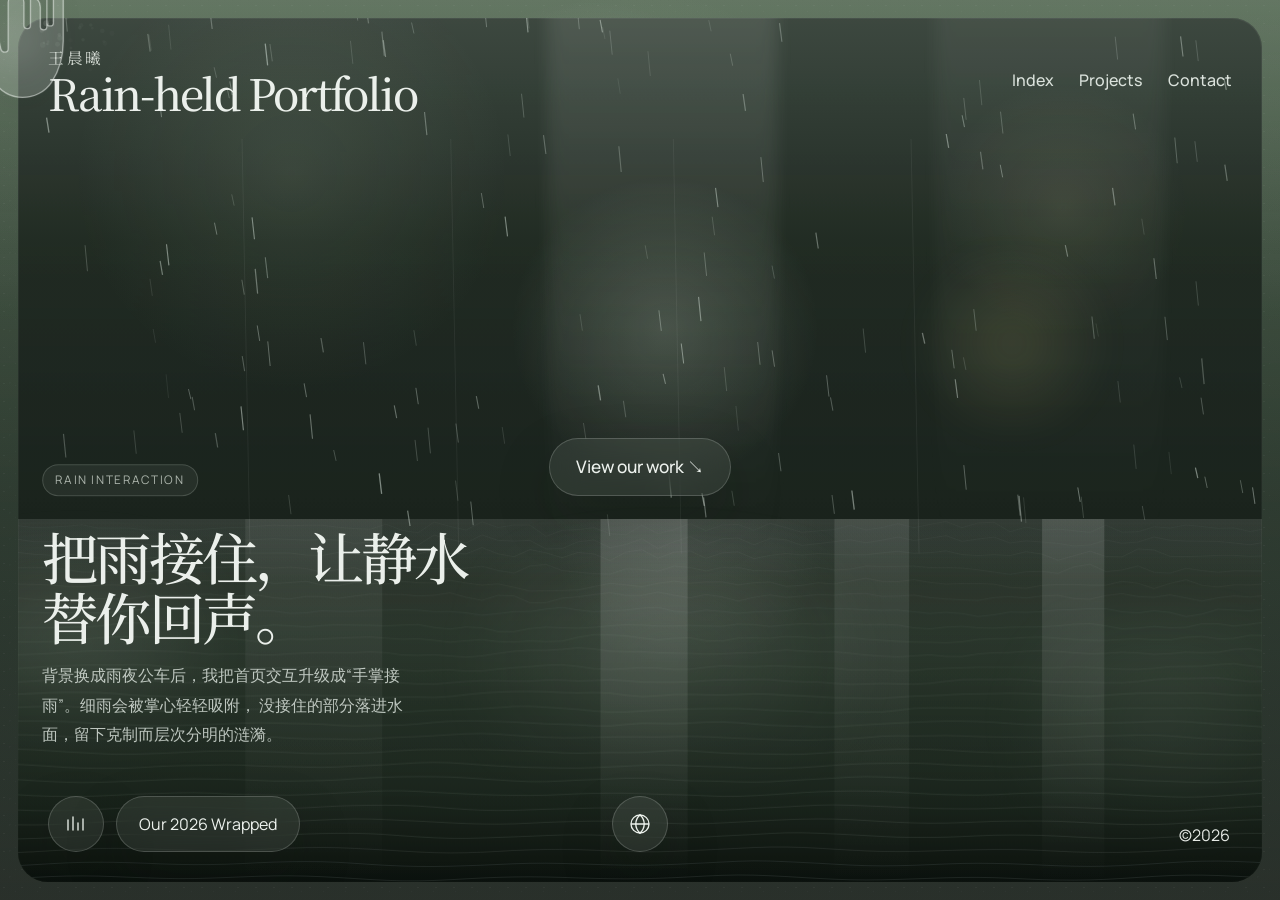
==== commit 69a999a4: "Add files via upload" ====
--- a/index.html
+++ b/index.html
@@ -3,97 +3,76 @@
 <head>
   <meta charset="UTF-8" />
   <meta name="viewport" content="width=device-width, initial-scale=1.0" />
-  <title>王晨曦 | Portfolio</title>
+  <title>王晨曦 | Rain Portfolio</title>
   <meta
     name="description"
-    content="王晨曦的作品集首页。以烟雨江南式的淡雅绿色为基调，展示 AI 产品与交互作品。"
+    content="王晨曦作品集首页，雨夜公车意象与手掌接雨交互场景。"
   />
   <link rel="preconnect" href="https://fonts.googleapis.com" />
   <link rel="preconnect" href="https://fonts.gstatic.com" crossorigin />
   <link
-    href="https://fonts.googleapis.com/css2?family=Cormorant+Garamond:wght@500;600&family=Manrope:wght@400;500;600;700&family=Noto+Serif+SC:wght@400;500;600&display=swap"
+    href="https://fonts.googleapis.com/css2?family=Manrope:wght@400;500;600;700&family=Noto+Serif+SC:wght@400;500;600&display=swap"
     rel="stylesheet"
   />
   <link rel="stylesheet" href="./portfolio.css" />
 </head>
 <body>
-  <div class="page-grain" aria-hidden="true"></div>
-  <div class="page-haze" aria-hidden="true"></div>
-  <div class="custom-cursor" id="cursor" aria-hidden="true"></div>
+  <div class="page-noise" aria-hidden="true"></div>
+  <div class="page-fog" aria-hidden="true"></div>
+
+  <div class="palm-cursor" id="palmCursor" aria-hidden="true">
+    <div class="palm-glow"></div>
+    <svg viewBox="0 0 140 180" class="palm-shape">
+      <path
+        d="M95 24c7 0 12 6 12 14v30c0 3 2 5 5 5s5-2 5-5V18c0-8 5-14 12-14 8 0 13 6 13 14v72c0 22-6 45-18 63-10 15-27 23-44 23-19 0-35-10-46-27-11-17-18-40-18-61 0-9 5-16 13-16 7 0 12 5 14 13l4 18c1 3 3 4 6 4 3 0 5-2 5-5V31c0-8 5-14 12-14s12 6 12 14v35c0 3 2 5 5 5s5-2 5-5V24c0-8 5-14 12-14 8 0 13 6 13 14v38c0 3 2 5 5 5s5-2 5-5V24c0-8 5-14 12-14Z"
+      />
+    </svg>
+  </div>
 
   <main class="hero-page">
-    <header class="topbar">
-      <a class="brand" href="./index.html" data-cursor-hover>
-        <span class="brand-cn">王晨曦</span>
-        <span class="brand-en">wangchenxi studio</span>
-      </a>
+    <div class="scene-shell" id="sceneShell">
+      <div class="scene-backdrop" id="sceneBackdrop" aria-hidden="true"></div>
+      <div class="scene-overlay" aria-hidden="true"></div>
+      <div class="depth-haze haze-left" data-depth="slow" aria-hidden="true"></div>
+      <div class="depth-haze haze-center" data-depth="mid" aria-hidden="true"></div>
+      <div class="depth-haze haze-right" data-depth="float" aria-hidden="true"></div>
+      <div class="depth-shaft shaft-left" data-depth="slow" aria-hidden="true"></div>
+      <div class="depth-shaft shaft-right" data-depth="mid" aria-hidden="true"></div>
+      <div class="bus-glow" data-depth="mid" aria-hidden="true"></div>
 
-      <nav class="topnav" aria-label="Primary">
-        <a href="./index.html" data-cursor-hover>Index</a>
-        <a href="./reqpilot-mvp/index.html" data-cursor-hover>Projects</a>
-        <button
-          type="button"
-          class="nav-contact"
-          data-copy="cxwang396@163.com"
-          data-cursor-hover
-        >
-          Contact
-        </button>
-      </nav>
-    </header>
-
-    <section class="hero-stage" aria-label="Portfolio hero scene">
-      <div class="mist-layer mist-back" data-depth="slow" aria-hidden="true"></div>
-      <div class="mist-layer mist-front" data-depth="mid" aria-hidden="true"></div>
-      <div class="light-shaft shaft-one" data-depth="slow" aria-hidden="true"></div>
-      <div class="light-shaft shaft-two" data-depth="mid" aria-hidden="true"></div>
-
-      <div class="scene-orbit" id="sceneOrbit">
-        <div class="scene-depth" data-depth="deep">
-          <div class="branch branch-left" aria-hidden="true"></div>
-          <div class="branch branch-right" aria-hidden="true"></div>
-
-          <div class="wall wall-left">
-            <div class="opening arch arch-large"></div>
-            <div class="opening slit slit-left"></div>
-            <div class="opening arch arch-mid"></div>
-          </div>
-
-          <div class="wall wall-right">
-            <div class="opening slit slit-tall"></div>
-            <div class="opening slit slit-right"></div>
-          </div>
-
-          <div class="platform">
-            <div class="stairs" aria-hidden="true">
-              <span></span>
-              <span></span>
-              <span></span>
-              <span></span>
-              <span></span>
-            </div>
-            <div class="pearl-sphere" data-depth="float" aria-hidden="true"></div>
-          </div>
-
-          <div class="stone stone-left" data-depth="mid" aria-hidden="true"></div>
-          <div class="stone stone-right" data-depth="float" aria-hidden="true"></div>
-          <div class="stone stone-far" data-depth="slow" aria-hidden="true"></div>
-        </div>
-      </div>
-
+      <canvas class="rain-canvas" id="rainCanvas" aria-hidden="true"></canvas>
       <div class="water-shell" id="waterShell" aria-hidden="true">
-        <div class="water-haze"></div>
         <canvas class="water-canvas" id="waterCanvas"></canvas>
       </div>
 
-      <div class="hero-copy" data-depth="slow">
-        <p class="scene-kicker">Misty Jiangnan</p>
-        <h1>江南的雾，落进一页静水之中。</h1>
-        <p>
-          我把作品集首页收成一幕安静的空间叙事，用低饱和鼠尾草绿、柔雾水面和克制交互，
-          让 AI 产品作品先以气质开场，再引向具体项目。
+      <header class="topbar">
+        <a class="brand" href="./index.html" data-cursor-hover>
+          <span class="brand-cn">王晨曦</span>
+          <span class="brand-en">Rain-held Portfolio</span>
+        </a>
+
+        <nav class="topnav" aria-label="Primary">
+          <a href="./index.html" data-cursor-hover>Index</a>
+          <a href="./reqpilot-mvp/index.html" data-cursor-hover>Projects</a>
+          <button
+            type="button"
+            class="nav-contact"
+            data-copy="cxwang396@163.com"
+            data-cursor-hover
+          >
+            Contact
+          </button>
+        </nav>
+      </header>
+
+      <section class="hero-copy" data-depth="slow">
+        <p class="eyebrow">Rain Interaction</p>
+        <h1>把雨接住，让静水替你回声。</h1>
+        <p class="hero-text">
+          背景换成雨夜公车后，我把首页交互升级成“手掌接雨”。细雨会被掌心轻轻吸附，
+          没接住的部分落进水面，留下克制而层次分明的涟漪。
         </p>
-      </div>
+      </section>
 
       <a
         class="cta-pill"
@@ -142,7 +121,7 @@
       </button>
 
       <div class="copyright">©2026</div>
-    </section>
+    </div>
   </main>
 
   <div class="toast" id="toast" role="status" aria-live="polite"></div>
--- a/portfolio.css
+++ b/portfolio.css
@@ -1,21 +1,19 @@
 :root {
-  --bg-top: #f4f7f1;
-  --bg-bottom: #dbe4da;
-  --sage-0: #f7faf5;
-  --sage-1: #eef3eb;
-  --sage-2: #dfe8de;
-  --sage-3: #cdd7cb;
-  --sage-4: #a9b8aa;
-  --sage-5: #809283;
-  --ink: #1e2320;
-  --muted: rgba(30, 35, 32, 0.68);
-  --line: rgba(26, 33, 28, 0.1);
-  --glass: rgba(247, 250, 245, 0.5);
-  --glass-strong: rgba(249, 251, 246, 0.74);
-  --water: rgba(188, 204, 193, 0.62);
-  --water-deep: rgba(122, 146, 135, 0.28);
-  --shadow-soft: 0 30px 80px rgba(120, 144, 129, 0.12);
-  --shadow-fog: 0 18px 60px rgba(92, 111, 98, 0.08);
+  --fog-white: rgba(248, 251, 248, 0.92);
+  --mist-white: rgba(243, 247, 243, 0.68);
+  --sage-0: #eff5ee;
+  --sage-1: #d8e4d7;
+  --sage-2: #b9cbb9;
+  --sage-3: #8fa28d;
+  --sage-4: #5d715d;
+  --deep-green: #1f2b22;
+  --ink: rgba(242, 247, 242, 0.96);
+  --ink-soft: rgba(232, 240, 233, 0.78);
+  --glass-line: rgba(244, 247, 243, 0.18);
+  --glass-fill: rgba(239, 245, 239, 0.08);
+  --water-line: rgba(242, 249, 243, 0.14);
+  --shadow-soft: 0 24px 60px rgba(14, 21, 16, 0.18);
+  --shadow-glow: 0 18px 44px rgba(230, 242, 220, 0.16);
   --ease-fluid: cubic-bezier(0.22, 0.72, 0, 1);
 }
 
@@ -26,8 +24,8 @@
 html,
 body {
   margin: 0;
+  min-height: 100%;
   width: 100%;
-  min-height: 100%;
 }
 
 html {
@@ -37,9 +35,8 @@
 body {
   overflow: hidden;
   background:
-    radial-gradient(circle at 18% 12%, rgba(255, 255, 255, 0.96), transparent 32%),
-    radial-gradient(circle at 78% 16%, rgba(218, 230, 221, 0.5), transparent 24%),
-    linear-gradient(180deg, var(--bg-top) 0%, #edf3ec 34%, var(--bg-bottom) 100%);
+    radial-gradient(circle at 50% 22%, rgba(194, 217, 186, 0.16), transparent 22%),
+    linear-gradient(180deg, #50654f 0%, #233026 56%, #131a15 100%);
   color: var(--ink);
   font-family: "Manrope", "PingFang SC", "Microsoft YaHei", sans-serif;
   cursor: none;
@@ -49,7 +46,7 @@
   cursor: auto;
 }
 
-body.is-touch .custom-cursor {
+body.is-touch .palm-cursor {
   display: none;
 }
 
@@ -61,108 +58,210 @@
 
 button {
   border: 0;
+  padding: 0;
   background: none;
   font: inherit;
-  padding: 0;
-}
-
-.page-grain,
-.page-haze,
-.custom-cursor,
+}
+
+.page-noise,
+.page-fog,
+.palm-cursor,
 .toast {
   position: fixed;
 }
 
-.page-grain,
-.page-haze {
+.page-noise,
+.page-fog {
   inset: 0;
   pointer-events: none;
 }
 
-.page-grain {
+.page-noise {
   z-index: 1;
-  opacity: 0.11;
-  mix-blend-mode: multiply;
+  opacity: 0.12;
+  mix-blend-mode: screen;
   background-image:
-    radial-gradient(circle at 20% 20%, rgba(255, 255, 255, 0.36) 0 1px, transparent 1px),
-    radial-gradient(circle at 70% 40%, rgba(12, 20, 17, 0.06) 0 1px, transparent 1px),
-    radial-gradient(circle at 30% 70%, rgba(255, 255, 255, 0.34) 0 1px, transparent 1px);
-  background-size: 18px 18px, 24px 24px, 22px 22px;
-}
-
-.page-haze {
+    radial-gradient(circle at 22% 30%, rgba(255, 255, 255, 0.3) 0 0.8px, transparent 0.8px),
+    radial-gradient(circle at 70% 52%, rgba(255, 255, 255, 0.18) 0 0.7px, transparent 0.7px),
+    radial-gradient(circle at 38% 72%, rgba(255, 255, 255, 0.12) 0 0.9px, transparent 0.9px);
+  background-size: 18px 18px, 22px 22px, 26px 26px;
+}
+
+.page-fog {
   z-index: 2;
   background:
-    radial-gradient(circle at 50% 24%, rgba(255, 255, 255, 0.46), transparent 30%),
-    linear-gradient(180deg, rgba(255, 255, 255, 0.28), rgba(255, 255, 255, 0) 40%),
-    linear-gradient(0deg, rgba(251, 253, 249, 0.24), rgba(251, 253, 249, 0));
-}
-
-.custom-cursor {
-  top: 0;
-  left: 0;
-  z-index: 20;
-  width: 38px;
-  height: 38px;
-  margin-left: -19px;
-  margin-top: -19px;
-  border: 1.6px solid rgba(16, 22, 18, 0.88);
-  border-radius: 999px;
-  pointer-events: none;
-  transform: translate3d(-100px, -100px, 0) scale(1);
-  transition: border-color 220ms var(--ease-fluid), background-color 220ms var(--ease-fluid);
-  background: rgba(255, 255, 255, 0.02);
-  mix-blend-mode: multiply;
+    radial-gradient(circle at 46% 20%, rgba(244, 250, 244, 0.18), transparent 18%),
+    linear-gradient(180deg, rgba(244, 249, 245, 0.12), rgba(244, 249, 245, 0) 36%),
+    linear-gradient(0deg, rgba(240, 245, 239, 0.1), rgba(240, 245, 239, 0));
 }
 
 .hero-page {
   position: relative;
   z-index: 3;
   min-height: 100dvh;
-  padding: 28px 34px;
-}
-
+  padding: 18px;
+}
+
+.scene-shell {
+  position: relative;
+  min-height: calc(100dvh - 36px);
+  overflow: hidden;
+  border-radius: 30px;
+  background: #1c271f;
+  box-shadow: inset 0 0 0 1px rgba(255, 255, 255, 0.06);
+}
+
+.scene-backdrop,
+.scene-overlay,
+.depth-haze,
+.depth-shaft,
+.bus-glow,
+.rain-canvas,
+.water-shell,
+.hero-copy,
+.cta-pill,
+.bottom-left,
+.globe-chip,
+.copyright,
 .topbar {
-  position: relative;
-  z-index: 8;
+  position: absolute;
+}
+
+.scene-backdrop,
+.scene-overlay,
+.rain-canvas,
+.water-shell {
+  inset: 0;
+}
+
+.scene-backdrop {
+  z-index: 1;
+  background:
+    linear-gradient(180deg, rgba(225, 243, 227, 0.08), rgba(12, 18, 13, 0.16)),
+    url("./some_backgroud_images/雨滴_公车.png");
+  background-size: cover;
+  background-position: center center;
+  transform-origin: center center;
+  will-change: transform;
+  filter: saturate(0.8) brightness(0.82) contrast(0.92);
+}
+
+.scene-overlay {
+  z-index: 2;
+  background:
+    linear-gradient(180deg, rgba(226, 237, 225, 0.12), rgba(13, 17, 14, 0.1) 26%, rgba(7, 10, 8, 0.38) 100%),
+    radial-gradient(circle at 52% 36%, rgba(216, 236, 210, 0.22), transparent 18%),
+    radial-gradient(circle at 84% 22%, rgba(240, 235, 175, 0.1), transparent 10%),
+    radial-gradient(circle at 22% 18%, rgba(184, 212, 178, 0.12), transparent 18%);
+}
+
+.depth-haze {
+  z-index: 3;
+  pointer-events: none;
+  filter: blur(38px);
+  opacity: 0.9;
+}
+
+.haze-left {
+  left: -12%;
+  bottom: 18%;
+  width: 34%;
+  height: 18%;
+  background: radial-gradient(circle, rgba(243, 248, 241, 0.2), transparent 72%);
+}
+
+.haze-center {
+  left: 32%;
+  bottom: 14%;
+  width: 42%;
+  height: 22%;
+  background: radial-gradient(circle, rgba(226, 236, 224, 0.2), transparent 74%);
+}
+
+.haze-right {
+  right: -8%;
+  bottom: 8%;
+  width: 30%;
+  height: 20%;
+  background: radial-gradient(circle, rgba(215, 231, 214, 0.18), transparent 74%);
+}
+
+.depth-shaft {
+  z-index: 3;
+  top: -6%;
+  width: 18vw;
+  min-width: 180px;
+  height: 68vh;
+  pointer-events: none;
+  background: linear-gradient(180deg, rgba(244, 248, 241, 0.2), rgba(244, 248, 241, 0));
+  filter: blur(8px);
+  opacity: 0.56;
+}
+
+.shaft-left {
+  left: 43%;
+  transform: skewX(-10deg);
+}
+
+.shaft-right {
+  right: 7%;
+  opacity: 0.3;
+  transform: skewX(-20deg);
+}
+
+.bus-glow {
+  z-index: 4;
+  right: 10%;
+  top: 28%;
+  width: 18vw;
+  min-width: 180px;
+  height: 20vh;
+  background: radial-gradient(circle, rgba(251, 237, 142, 0.12), transparent 68%);
+  filter: blur(16px);
+  pointer-events: none;
+}
+
+.topbar {
+  top: 28px;
+  left: 30px;
+  right: 30px;
+  z-index: 9;
   display: flex;
   align-items: center;
   justify-content: space-between;
-  gap: 24px;
+  gap: 20px;
 }
 
 .brand {
   display: inline-flex;
   flex-direction: column;
-  gap: 2px;
-  text-transform: none;
+  gap: 4px;
 }
 
 .brand-cn {
   font-family: "Noto Serif SC", serif;
-  font-size: 1rem;
+  font-size: 0.98rem;
   letter-spacing: 0.16em;
-  color: rgba(24, 31, 27, 0.76);
+  color: rgba(238, 244, 237, 0.84);
 }
 
 .brand-en {
-  font-family: "Cormorant Garamond", serif;
-  font-size: clamp(2.35rem, 4vw, 4rem);
-  line-height: 0.92;
+  font-size: clamp(2rem, 3.4vw, 3.3rem);
+  line-height: 0.95;
+  font-family: "Noto Serif SC", serif;
+  font-weight: 500;
   letter-spacing: -0.05em;
-  color: rgba(16, 22, 18, 0.92);
 }
 
 .topnav {
   display: flex;
   align-items: center;
-  gap: clamp(18px, 2vw, 34px);
+  gap: clamp(16px, 2vw, 30px);
 }
 
 .topnav a,
 .nav-contact {
-  position: relative;
-  color: rgba(29, 35, 32, 0.84);
+  color: rgba(236, 243, 237, 0.9);
   font-size: 1rem;
   font-weight: 500;
   transition:
@@ -172,324 +271,23 @@
 
 .topnav a:hover,
 .nav-contact:hover {
-  transform: translateY(-1px) scale(1.02);
-  opacity: 0.96;
-}
-
-.hero-stage {
-  position: relative;
-  min-height: calc(100dvh - 56px);
-  margin-top: 8px;
-  overflow: hidden;
-  border-radius: 34px;
-}
-
-.mist-layer,
-.light-shaft,
-.scene-orbit,
-.hero-copy,
-.cta-pill,
-.bottom-left,
-.globe-chip,
-.copyright {
-  position: absolute;
-}
-
-.mist-layer {
-  inset: auto;
-  z-index: 2;
-  filter: blur(24px);
+  transform: scale(1.03);
+  opacity: 0.95;
+}
+
+.rain-canvas {
+  z-index: 5;
+  width: 100%;
+  height: 100%;
   pointer-events: none;
 }
 
-.mist-back {
-  left: -6%;
-  bottom: 20%;
-  width: 42%;
-  height: 26%;
-  background: radial-gradient(circle, rgba(255, 255, 255, 0.56), transparent 70%);
-}
-
-.mist-front {
-  right: -2%;
-  bottom: 10%;
-  width: 38%;
-  height: 18%;
-  background: radial-gradient(circle, rgba(236, 245, 237, 0.64), transparent 72%);
-}
-
-.light-shaft {
-  z-index: 3;
-  pointer-events: none;
-  width: 18vw;
-  min-width: 180px;
-  height: 64vh;
-  top: -4%;
-  background: linear-gradient(180deg, rgba(255, 255, 255, 0.54), rgba(255, 255, 255, 0));
-  opacity: 0.68;
-  filter: blur(6px);
-  transform-origin: top center;
-}
-
-.shaft-one {
-  left: 52%;
-  transform: skewX(-17deg);
-}
-
-.shaft-two {
-  right: 8%;
-  opacity: 0.34;
-  transform: skewX(-26deg);
-}
-
-.scene-orbit {
-  inset: 0;
-  z-index: 4;
-  transform-style: preserve-3d;
-  will-change: transform;
-}
-
-.scene-depth {
-  position: absolute;
-  inset: 6% 2% 12%;
-  transform-style: preserve-3d;
-}
-
-.branch,
-.wall,
-.platform,
-.stone,
-.pearl-sphere,
-.stairs span {
-  position: absolute;
-}
-
-.branch {
-  z-index: 1;
-  width: 18%;
-  height: 38%;
-  opacity: 0.42;
-  filter: blur(0.3px);
-}
-
-.branch::before,
-.branch::after {
-  content: "";
-  position: absolute;
-  inset: 0;
-  background-repeat: no-repeat;
-  background-position: center;
-  background-size: contain;
-}
-
-.branch-left {
-  left: -1%;
-  top: 10%;
-}
-
-.branch-left::before {
-  background-image: url("data:image/svg+xml,%3Csvg xmlns='http://www.w3.org/2000/svg' viewBox='0 0 260 360'%3E%3Cg stroke='%238ca08f' stroke-width='2' stroke-linecap='round' fill='none' opacity='0.9'%3E%3Cpath d='M40 0C70 80 82 142 92 212C98 252 100 304 92 360'/%3E%3Cpath d='M78 88C52 112 30 138 12 170'/%3E%3Cpath d='M86 126C60 150 38 178 18 212'/%3E%3Cpath d='M94 170C68 196 44 222 24 256'/%3E%3Cpath d='M104 216C78 244 58 270 38 306'/%3E%3Cpath d='M112 94C138 120 162 142 186 168'/%3E%3Cpath d='M120 138C144 160 170 186 204 214'/%3E%3Cpath d='M128 182C152 208 178 234 214 266'/%3E%3Cpath d='M132 226C156 254 186 286 224 320'/%3E%3C/g%3E%3Cg fill='%2394a995' opacity='0.75'%3E%3Cellipse cx='8' cy='172' rx='10' ry='3' transform='rotate(-20 8 172)'/%3E%3Cellipse cx='34' cy='146' rx='11' ry='3.3' transform='rotate(-24 34 146)'/%3E%3Cellipse cx='52' cy='122' rx='11' ry='3.4' transform='rotate(-28 52 122)'/%3E%3Cellipse cx='20' cy='210' rx='11' ry='3.2' transform='rotate(-22 20 210)'/%3E%3Cellipse cx='40' cy='188' rx='10' ry='3' transform='rotate(-26 40 188)'/%3E%3Cellipse cx='24' cy='258' rx='11' ry='3.1' transform='rotate(-22 24 258)'/%3E%3Cellipse cx='52' cy='232' rx='10' ry='3' transform='rotate(-26 52 232)'/%3E%3Cellipse cx='180' cy='170' rx='11' ry='3.3' transform='rotate(22 180 170)'/%3E%3Cellipse cx='204' cy='196' rx='12' ry='3.4' transform='rotate(28 204 196)'/%3E%3Cellipse cx='224' cy='222' rx='11' ry='3.2' transform='rotate(20 224 222)'/%3E%3Cellipse cx='198' cy='254' rx='12' ry='3.5' transform='rotate(26 198 254)'/%3E%3Cellipse cx='230' cy='286' rx='11' ry='3.1' transform='rotate(24 230 286)'/%3E%3C/g%3E%3C/svg%3E");
-}
-
-.branch-right {
-  right: -1%;
-  top: 22%;
-  width: 20%;
-  height: 40%;
-}
-
-.branch-right::before {
-  background-image: url("data:image/svg+xml,%3Csvg xmlns='http://www.w3.org/2000/svg' viewBox='0 0 260 340'%3E%3Cg stroke='%23859a88' stroke-width='2' stroke-linecap='round' fill='none' opacity='0.82'%3E%3Cpath d='M18 340C40 284 66 244 102 206C130 176 172 142 222 112'/%3E%3Cpath d='M96 212C76 190 58 170 38 150'/%3E%3Cpath d='M122 186C100 164 80 146 54 124'/%3E%3Cpath d='M152 158C128 138 106 120 80 98'/%3E%3Cpath d='M182 134C160 114 138 98 112 80'/%3E%3C/g%3E%3Cg fill='%2391a693' opacity='0.78'%3E%3Cellipse cx='34' cy='148' rx='11' ry='3.4' transform='rotate(-18 34 148)'/%3E%3Cellipse cx='56' cy='124' rx='12' ry='3.5' transform='rotate(-20 56 124)'/%3E%3Cellipse cx='82' cy='102' rx='11' ry='3.2' transform='rotate(-24 82 102)'/%3E%3Cellipse cx='112' cy='82' rx='12' ry='3.6' transform='rotate(-18 112 82)'/%3E%3Cellipse cx='146' cy='62' rx='11' ry='3.2' transform='rotate(-18 146 62)'/%3E%3Cellipse cx='182' cy='42' rx='12' ry='3.6' transform='rotate(-16 182 42)'/%3E%3Cellipse cx='210' cy='116' rx='11' ry='3.3' transform='rotate(20 210 116)'/%3E%3Cellipse cx='176' cy='142' rx='11' ry='3.2' transform='rotate(24 176 142)'/%3E%3Cellipse cx='146' cy='168' rx='12' ry='3.5' transform='rotate(16 146 168)'/%3E%3C/g%3E%3C/svg%3E");
-}
-
-.wall {
-  background: linear-gradient(180deg, rgba(243, 248, 241, 0.98), rgba(217, 230, 219, 0.94));
-  box-shadow:
-    inset 0 0 0 1px rgba(255, 255, 255, 0.4),
-    0 22px 48px rgba(116, 142, 126, 0.08);
-}
-
-.wall-left {
-  left: 2%;
-  top: 8%;
-  width: 32%;
-  height: 48%;
-  border-radius: 140px 26px 18px 18px;
-}
-
-.wall-right {
-  left: 48%;
-  top: 3%;
-  width: 30%;
-  height: 52%;
-  border-radius: 16px 16px 0 0;
-}
-
-.opening {
-  position: absolute;
-  background:
-    linear-gradient(180deg, rgba(249, 251, 247, 0.78), rgba(227, 238, 229, 0.34)),
-    linear-gradient(180deg, rgba(255, 255, 255, 0.44), rgba(255, 255, 255, 0));
-  box-shadow:
-    inset 0 0 20px rgba(255, 255, 255, 0.2),
-    0 0 0 1px rgba(224, 234, 225, 0.14);
-}
-
-.arch {
-  bottom: 0;
-  width: 30%;
-  border-radius: 999px 999px 0 0;
-}
-
-.arch-large {
-  left: 10%;
-  height: 82%;
-}
-
-.arch-mid {
-  right: 12%;
-  height: 64%;
-}
-
-.slit {
-  width: 4.4%;
-  border-radius: 999px;
-}
-
-.slit-left {
-  left: 44%;
-  top: 32%;
-  height: 40%;
-}
-
-.slit-tall {
-  left: 18%;
-  top: 10%;
-  height: 62%;
-}
-
-.slit-right {
-  right: 14%;
-  top: 38%;
-  height: 36%;
-}
-
-.platform {
-  left: 34%;
-  bottom: 28%;
-  width: 32%;
-  height: 18%;
-  border-radius: 0 0 16px 16px;
-  background: linear-gradient(180deg, rgba(241, 246, 239, 0.96), rgba(219, 230, 219, 0.95));
-  box-shadow:
-    0 24px 38px rgba(98, 122, 109, 0.1),
-    inset 0 1px 0 rgba(255, 255, 255, 0.46);
-}
-
-.stairs {
-  position: absolute;
-  left: -10%;
-  bottom: 0;
-  width: 72%;
-  height: 82%;
-}
-
-.stairs span {
-  left: 0;
-  right: 0;
-  height: 17%;
-  background: linear-gradient(180deg, rgba(242, 247, 241, 0.94), rgba(217, 228, 219, 0.94));
-  box-shadow: inset 0 1px 0 rgba(255, 255, 255, 0.36);
-}
-
-.stairs span:nth-child(1) {
-  bottom: 0;
-  width: 100%;
-}
-
-.stairs span:nth-child(2) {
-  bottom: 15%;
-  width: 88%;
-}
-
-.stairs span:nth-child(3) {
-  bottom: 30%;
-  width: 76%;
-}
-
-.stairs span:nth-child(4) {
-  bottom: 45%;
-  width: 64%;
-}
-
-.stairs span:nth-child(5) {
-  bottom: 60%;
-  width: 52%;
-}
-
-.pearl-sphere {
-  right: 10%;
-  bottom: 30%;
-  width: clamp(90px, 10vw, 148px);
-  aspect-ratio: 1;
-  border-radius: 999px;
-  background:
-    radial-gradient(circle at 34% 26%, rgba(255, 255, 255, 0.94) 0%, rgba(255, 255, 255, 0.72) 14%, rgba(220, 235, 224, 0.6) 28%, rgba(242, 224, 214, 0.34) 42%, rgba(213, 227, 236, 0.32) 54%, rgba(244, 250, 244, 0.7) 70%, rgba(199, 214, 202, 0.84) 100%);
-  box-shadow:
-    inset -18px -20px 36px rgba(109, 127, 114, 0.14),
-    inset 16px 12px 28px rgba(255, 255, 255, 0.54),
-    0 28px 52px rgba(122, 142, 129, 0.18);
-}
-
-.stone {
-  bottom: 8%;
-  background: linear-gradient(145deg, rgba(238, 241, 232, 0.96), rgba(196, 203, 191, 0.86));
-  box-shadow:
-    inset 6px 10px 18px rgba(255, 255, 255, 0.44),
-    0 22px 36px rgba(113, 130, 118, 0.1);
-}
-
-.stone::before {
-  content: "";
-  position: absolute;
-  inset: 16% 20% auto 18%;
-  height: 24%;
-  border-radius: 999px;
-  background: rgba(152, 167, 152, 0.08);
-  filter: blur(10px);
-}
-
-.stone-left {
-  left: 8%;
-  width: clamp(84px, 8vw, 118px);
-  height: clamp(84px, 8vw, 114px);
-  border-radius: 38% 62% 58% 42% / 44% 40% 60% 56%;
-}
-
-.stone-right {
-  right: 6%;
-  width: clamp(148px, 15vw, 228px);
-  height: clamp(120px, 13vw, 200px);
-  border-radius: 42% 58% 60% 40% / 54% 40% 60% 46%;
-}
-
-.stone-far {
-  right: 22%;
-  width: clamp(96px, 10vw, 144px);
-  height: clamp(82px, 8vw, 122px);
-  border-radius: 46% 54% 48% 52% / 56% 38% 62% 44%;
-}
-
 .water-shell {
-  position: absolute;
-  left: 0;
-  right: 0;
-  bottom: 0;
-  height: 46%;
-  z-index: 5;
+  z-index: 6;
+  top: 58%;
   overflow: hidden;
   background:
-    linear-gradient(180deg, rgba(241, 247, 242, 0.05), rgba(192, 207, 197, 0.38) 20%, rgba(172, 191, 181, 0.64) 100%);
+    linear-gradient(180deg, rgba(255, 255, 255, 0.02), rgba(28, 40, 31, 0.22) 16%, rgba(8, 13, 10, 0.48) 100%);
 }
 
 .water-shell::before {
@@ -497,18 +295,9 @@
   position: absolute;
   inset: 0;
   background:
-    linear-gradient(180deg, rgba(255, 255, 255, 0.32), rgba(255, 255, 255, 0) 24%),
-    radial-gradient(circle at 18% 30%, rgba(255, 255, 255, 0.36), transparent 24%),
-    radial-gradient(circle at 78% 52%, rgba(228, 241, 234, 0.22), transparent 30%);
-  opacity: 0.9;
-}
-
-.water-haze {
-  position: absolute;
-  inset: -6% -10% auto -10%;
-  height: 30%;
-  background: linear-gradient(180deg, rgba(255, 255, 255, 0.5), rgba(255, 255, 255, 0));
-  filter: blur(16px);
+    linear-gradient(180deg, rgba(245, 250, 246, 0.06), rgba(245, 250, 246, 0) 18%),
+    radial-gradient(circle at 54% 6%, rgba(246, 251, 246, 0.08), transparent 18%);
+  pointer-events: none;
 }
 
 .water-canvas {
@@ -519,70 +308,70 @@
 }
 
 .hero-copy {
-  left: 4%;
-  top: 22%;
-  z-index: 7;
-  width: min(34vw, 460px);
-}
-
-.scene-kicker {
+  left: 30px;
+  bottom: 128px;
+  z-index: 9;
+  width: min(470px, calc(100% - 60px));
+}
+
+.eyebrow {
   display: inline-flex;
   align-items: center;
   min-height: 32px;
   padding: 0 12px;
   border-radius: 999px;
-  background: rgba(248, 251, 246, 0.48);
-  border: 1px solid rgba(40, 50, 44, 0.08);
-  color: rgba(29, 35, 32, 0.54);
-  letter-spacing: 0.12em;
+  border: 1px solid rgba(238, 244, 238, 0.16);
+  background: rgba(237, 244, 237, 0.06);
+  color: rgba(237, 244, 236, 0.68);
   font-size: 0.74rem;
+  letter-spacing: 0.14em;
   text-transform: uppercase;
 }
 
 .hero-copy h1 {
-  margin: 16px 0 16px;
+  margin: 18px 0 14px;
   font-family: "Noto Serif SC", serif;
-  font-size: clamp(2.4rem, 4.3vw, 4.7rem);
-  line-height: 1.1;
+  font-size: clamp(2.35rem, 4.4vw, 4.6rem);
+  line-height: 1.08;
+  letter-spacing: -0.05em;
   font-weight: 500;
-  letter-spacing: -0.04em;
-  color: rgba(26, 33, 29, 0.9);
-}
-
-.hero-copy p:last-child {
+}
+
+.hero-text {
   margin: 0;
-  max-width: 22em;
-  color: var(--muted);
-  line-height: 1.9;
+  max-width: 23em;
+  color: var(--ink-soft);
   font-size: 1rem;
+  line-height: 1.85;
 }
 
 .cta-pill,
 .wrapped-pill,
 .icon-chip,
 .globe-chip {
-  z-index: 8;
-  backdrop-filter: blur(14px);
-  background: rgba(247, 250, 245, 0.54);
-  border: 1px solid rgba(35, 45, 39, 0.12);
-  box-shadow: var(--shadow-fog);
+  z-index: 9;
+  border: 1px solid var(--glass-line);
+  background: var(--glass-fill);
+  backdrop-filter: blur(16px);
+  box-shadow: var(--shadow-soft);
   transition:
-    transform 540ms var(--ease-fluid),
-    background-color 540ms var(--ease-fluid),
-    box-shadow 540ms var(--ease-fluid);
+    transform 480ms var(--ease-fluid),
+    background-color 480ms var(--ease-fluid),
+    border-color 480ms var(--ease-fluid);
 }
 
 .cta-pill:hover,
 .wrapped-pill:hover,
 .icon-chip:hover,
 .globe-chip:hover {
-  transform: scale(1.035);
-  background: rgba(250, 252, 247, 0.7);
+  transform: scale(1.04);
+  background: rgba(241, 246, 241, 0.12);
+  border-color: rgba(245, 249, 245, 0.28);
 }
 
 .cta-pill {
   left: 50%;
-  top: 54%;
+  top: 52%;
   transform: translate(-50%, -50%);
   display: inline-flex;
   align-items: center;
@@ -590,9 +379,9 @@
   min-height: 58px;
   padding: 0 26px;
   border-radius: 999px;
-  color: rgba(24, 31, 27, 0.82);
-  font-size: 1.12rem;
+  color: rgba(246, 250, 246, 0.96);
   font-weight: 500;
+  font-size: 1.08rem;
 }
 
 .cta-pill:hover {
@@ -600,9 +389,9 @@
 }
 
 .bottom-left {
-  left: 3.2%;
-  bottom: 5%;
-  z-index: 8;
+  left: 30px;
+  bottom: 30px;
+  z-index: 9;
   display: flex;
   align-items: center;
   gap: 12px;
@@ -621,8 +410,8 @@
 .globe-chip svg {
   width: 24px;
   height: 24px;
-  stroke: rgba(28, 34, 30, 0.88);
-  stroke-width: 1.4;
+  stroke: rgba(243, 248, 242, 0.96);
+  stroke-width: 1.35;
   fill: none;
   stroke-linecap: round;
   stroke-linejoin: round;
@@ -632,21 +421,14 @@
   display: inline-flex;
   align-items: center;
   min-height: 56px;
-  padding: 0 24px;
+  padding: 0 22px;
   border-radius: 999px;
-  color: rgba(249, 252, 248, 0.94);
-  background: rgba(150, 170, 156, 0.26);
-  border-color: rgba(255, 255, 255, 0.5);
-  box-shadow: inset 0 0 0 1px rgba(255, 255, 255, 0.14), var(--shadow-fog);
-}
-
-.wrapped-pill:hover {
-  background: rgba(150, 170, 156, 0.4);
+  color: rgba(246, 250, 246, 0.96);
 }
 
 .globe-chip {
   left: 50%;
-  bottom: 4.6%;
+  bottom: 30px;
   transform: translateX(-50%);
 }
 
@@ -655,13 +437,48 @@
 }
 
 .copyright {
-  right: 3.4%;
-  bottom: 6.2%;
-  z-index: 8;
-  color: rgba(255, 255, 255, 0.92);
+  right: 32px;
+  bottom: 36px;
+  z-index: 9;
+  color: rgba(244, 248, 243, 0.94);
   font-size: 1rem;
-  letter-spacing: -0.02em;
-  text-shadow: 0 6px 20px rgba(109, 126, 115, 0.24);
+}
+
+.palm-cursor {
+  top: 0;
+  left: 0;
+  z-index: 20;
+  width: 96px;
+  height: 118px;
+  margin-left: -32px;
+  margin-top: -18px;
+  pointer-events: none;
+  transform: translate3d(-140px, -140px, 0) scale(1);
+  transform-origin: 36px 24px;
+}
+
+.palm-glow {
+  position: absolute;
+  inset: 22px 10px 22px 8px;
+  border-radius: 999px;
+  background: radial-gradient(circle, rgba(244, 250, 243, 0.16), transparent 68%);
+  filter: blur(16px);
+}
+
+.palm-shape {
+  position: absolute;
+  inset: 0;
+  width: 100%;
+  height: 100%;
+  overflow: visible;
+  filter: drop-shadow(0 8px 14px rgba(5, 11, 7, 0.18));
+}
+
+.palm-shape path {
+  fill: rgba(241, 248, 241, 0.2);
+  stroke: rgba(248, 251, 248, 0.52);
+  stroke-width: 2;
+  backdrop-filter: blur(10px);
 }
 
 .toast {
@@ -670,9 +487,9 @@
   z-index: 30;
   padding: 12px 16px;
   border-radius: 999px;
-  color: rgba(248, 251, 247, 0.96);
-  background: rgba(26, 33, 29, 0.88);
-  box-shadow: 0 18px 40px rgba(25, 32, 28, 0.18);
+  color: rgba(246, 250, 246, 0.96);
+  background: rgba(20, 28, 22, 0.88);
+  box-shadow: 0 18px 40px rgba(7, 10, 8, 0.24);
   opacity: 0;
   transform: translateY(10px);
   transition:
@@ -696,32 +513,7 @@
   }
 }
 
-@media (max-width: 1040px) {
-  .brand-en {
-    font-size: clamp(2rem, 4vw, 3rem);
-  }
-
-  .hero-copy {
-    width: min(42vw, 420px);
-    top: 20%;
-  }
-
-  .wall-left {
-    width: 36%;
-  }
-
-  .wall-right {
-    left: 50%;
-    width: 34%;
-  }
-
-  .platform {
-    left: 36%;
-    width: 34%;
-  }
-}
-
-@media (max-width: 820px) {
+@media (max-width: 900px) {
   html,
   body {
     overflow: auto;
@@ -731,91 +523,55 @@
     cursor: auto;
   }
 
-  .custom-cursor {
+  .palm-cursor {
     display: none;
   }
 
   .hero-page {
-    padding: 18px 14px;
+    padding: 12px;
+  }
+
+  .scene-shell {
+    min-height: calc(100dvh - 24px);
+    border-radius: 24px;
   }
 
   .topbar {
+    top: 18px;
+    left: 18px;
+    right: 18px;
     flex-direction: column;
     align-items: flex-start;
     gap: 12px;
   }
 
   .topnav {
-    gap: 18px;
     flex-wrap: wrap;
-  }
-
-  .hero-stage {
-    min-height: calc(100dvh - 72px);
-    border-radius: 28px;
+    gap: 16px;
   }
 
   .hero-copy {
-    left: 16px;
-    top: 18px;
-    width: min(calc(100% - 32px), 360px);
+    left: 18px;
+    right: 18px;
+    width: auto;
+    bottom: 118px;
   }
 
   .hero-copy h1 {
-    font-size: clamp(2rem, 8vw, 3rem);
-    max-width: 10em;
-  }
-
-  .scene-depth {
-    inset: 14% -8% 20%;
-  }
-
-  .wall-left {
-    left: -2%;
-    width: 48%;
-    height: 42%;
-  }
-
-  .wall-right {
-    left: 46%;
-    top: 10%;
-    width: 42%;
-    height: 44%;
-  }
-
-  .platform {
-    left: 28%;
-    bottom: 30%;
-    width: 44%;
-    height: 16%;
-  }
-
-  .stone-right {
-    right: -4%;
-    width: 34vw;
-    height: 22vw;
-  }
-
-  .stone-left {
-    left: 6%;
+    font-size: clamp(2rem, 7vw, 3.3rem);
   }
 
   .cta-pill {
     top: auto;
-    bottom: 22%;
-    min-height: 52px;
+    bottom: 126px;
+    min-height: 54px;
     padding: 0 22px;
     font-size: 1rem;
   }
 
   .bottom-left {
-    left: 16px;
-    bottom: 16px;
-  }
-
-  .wrapped-pill {
-    min-height: 52px;
-    padding: 0 18px;
+    left: 18px;
+    bottom: 18px;
   }
 
   .globe-chip {
@@ -823,15 +579,14 @@
   }
 
   .copyright {
-    right: 16px;
-    bottom: 28px;
-    font-size: 0.94rem;
+    right: 18px;
+    bottom: 30px;
   }
 }
 
 @media (max-width: 560px) {
-  .topnav {
-    gap: 14px;
+  .brand-en {
+    font-size: 2rem;
   }
 
   .topnav a,
@@ -839,18 +594,13 @@
     font-size: 0.92rem;
   }
 
-  .brand-en {
-    font-size: 2.15rem;
-  }
-
   .hero-copy {
-    width: calc(100% - 32px);
-  }
-
-  .hero-copy p:last-child {
-    max-width: none;
+    bottom: 144px;
+  }
+
+  .hero-text {
     font-size: 0.94rem;
-    line-height: 1.75;
+    line-height: 1.74;
   }
 
   .cta-pill {
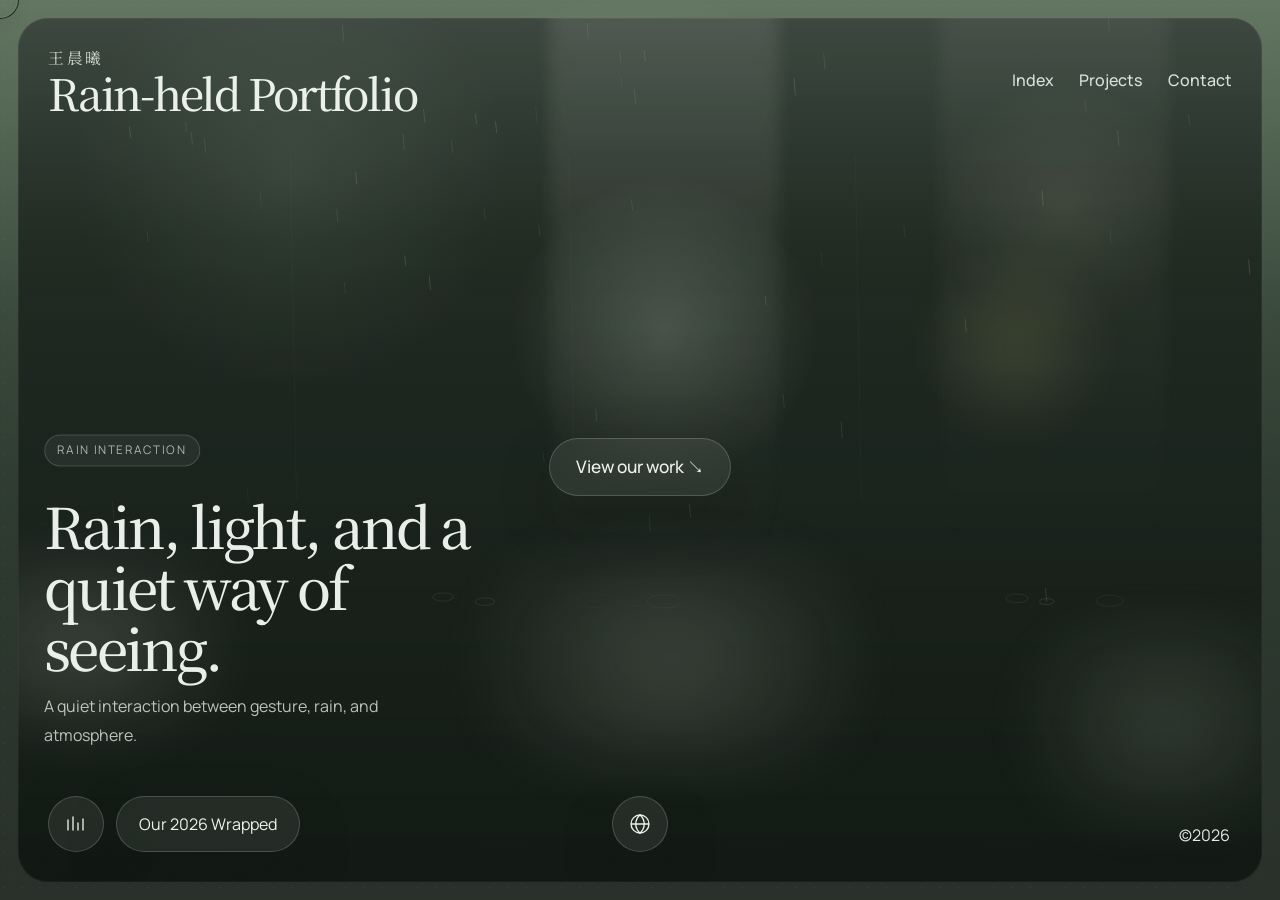
==== commit d3cd5f57: "Add files via upload" ====
--- a/index.html
+++ b/index.html
@@ -6,7 +6,7 @@
   <title>王晨曦 | Rain Portfolio</title>
   <meta
     name="description"
-    content="王晨曦作品集首页，雨夜公车意象与手掌接雨交互场景。"
+    content="王晨曦作品集首页，保留绿色雨夜公车背景与玻璃拟态 UI，并以纤细女性手掌接雨作为核心交互。"
   />
   <link rel="preconnect" href="https://fonts.googleapis.com" />
   <link rel="preconnect" href="https://fonts.gstatic.com" crossorigin />
@@ -21,12 +21,7 @@
   <div class="page-fog" aria-hidden="true"></div>
 
   <div class="palm-cursor" id="palmCursor" aria-hidden="true">
-    <div class="palm-glow"></div>
-    <svg viewBox="0 0 140 180" class="palm-shape">
-      <path
-        d="M95 24c7 0 12 6 12 14v30c0 3 2 5 5 5s5-2 5-5V18c0-8 5-14 12-14 8 0 13 6 13 14v72c0 22-6 45-18 63-10 15-27 23-44 23-19 0-35-10-46-27-11-17-18-40-18-61 0-9 5-16 13-16 7 0 12 5 14 13l4 18c1 3 3 4 6 4 3 0 5-2 5-5V31c0-8 5-14 12-14s12 6 12 14v35c0 3 2 5 5 5s5-2 5-5V24c0-8 5-14 12-14 8 0 13 6 13 14v38c0 3 2 5 5 5s5-2 5-5V24c0-8 5-14 12-14Z"
-      />
-    </svg>
+    <div class="cursor-ring"></div>
   </div>
 
   <main class="hero-page">
@@ -40,9 +35,11 @@
       <div class="depth-shaft shaft-right" data-depth="mid" aria-hidden="true"></div>
       <div class="bus-glow" data-depth="mid" aria-hidden="true"></div>
 
-      <canvas class="rain-canvas" id="rainCanvas" aria-hidden="true"></canvas>
-      <div class="water-shell" id="waterShell" aria-hidden="true">
-        <canvas class="water-canvas" id="waterCanvas"></canvas>
+      <div class="effect-stack" aria-hidden="true">
+        <canvas class="effect-canvas effect-far" id="farRainCanvas"></canvas>
+        <canvas class="effect-canvas effect-mid" id="midRainCanvas"></canvas>
+        <canvas class="effect-canvas effect-ripple" id="rippleCanvas"></canvas>
+        <canvas class="effect-canvas effect-near" id="nearRainCanvas"></canvas>
       </div>
 
       <header class="topbar">
@@ -67,10 +64,9 @@
 
       <section class="hero-copy" data-depth="slow">
         <p class="eyebrow">Rain Interaction</p>
-        <h1>把雨接住，让静水替你回声。</h1>
+        <h1>Rain, light, and a quiet way of seeing.</h1>
         <p class="hero-text">
-          背景换成雨夜公车后，我把首页交互升级成“手掌接雨”。细雨会被掌心轻轻吸附，
-          没接住的部分落进水面，留下克制而层次分明的涟漪。
+          A quiet interaction between gesture, rain, and atmosphere.
         </p>
       </section>
 
--- a/portfolio.css
+++ b/portfolio.css
@@ -116,8 +116,8 @@
 .depth-haze,
 .depth-shaft,
 .bus-glow,
-.rain-canvas,
-.water-shell,
+.effect-stack,
+.effect-canvas,
 .hero-copy,
 .cta-pill,
 .bottom-left,
@@ -129,8 +129,8 @@
 
 .scene-backdrop,
 .scene-overlay,
-.rain-canvas,
-.water-shell {
+.effect-stack,
+.effect-canvas {
   inset: 0;
 }
 
@@ -275,36 +275,31 @@
   opacity: 0.95;
 }
 
-.rain-canvas {
+.effect-stack {
   z-index: 5;
+  pointer-events: none;
+}
+
+.effect-canvas {
   width: 100%;
   height: 100%;
   pointer-events: none;
 }
 
-.water-shell {
+.effect-far {
+  z-index: 5;
+}
+
+.effect-mid {
   z-index: 6;
-  top: 58%;
-  overflow: hidden;
-  background:
-    linear-gradient(180deg, rgba(255, 255, 255, 0.02), rgba(28, 40, 31, 0.22) 16%, rgba(8, 13, 10, 0.48) 100%);
-}
-
-.water-shell::before {
-  content: "";
-  position: absolute;
-  inset: 0;
-  background:
-    linear-gradient(180deg, rgba(245, 250, 246, 0.06), rgba(245, 250, 246, 0) 18%),
-    radial-gradient(circle at 54% 6%, rgba(246, 251, 246, 0.08), transparent 18%);
-  pointer-events: none;
-}
-
-.water-canvas {
-  position: absolute;
-  inset: 0;
-  width: 100%;
-  height: 100%;
+}
+
+.effect-ripple {
+  z-index: 7;
+}
+
+.effect-near {
+  z-index: 21;
 }
 
 .hero-copy {
@@ -448,37 +443,30 @@
   top: 0;
   left: 0;
   z-index: 20;
-  width: 96px;
-  height: 118px;
-  margin-left: -32px;
-  margin-top: -18px;
+  width: 38px;
+  height: 38px;
+  margin-left: -19px;
+  margin-top: -19px;
   pointer-events: none;
   transform: translate3d(-140px, -140px, 0) scale(1);
-  transform-origin: 36px 24px;
-}
-
-.palm-glow {
-  position: absolute;
-  inset: 22px 10px 22px 8px;
-  border-radius: 999px;
-  background: radial-gradient(circle, rgba(244, 250, 243, 0.16), transparent 68%);
-  filter: blur(16px);
-}
-
-.palm-shape {
+  transform-origin: center center;
+  will-change: transform;
+}
+
+.cursor-ring {
   position: absolute;
   inset: 0;
-  width: 100%;
-  height: 100%;
-  overflow: visible;
-  filter: drop-shadow(0 8px 14px rgba(5, 11, 7, 0.18));
-}
-
-.palm-shape path {
-  fill: rgba(241, 248, 241, 0.2);
-  stroke: rgba(248, 251, 248, 0.52);
-  stroke-width: 2;
-  backdrop-filter: blur(10px);
+  border-radius: 999px;
+  border: 1.2px solid rgba(18, 22, 19, 0.82);
+  background:
+    radial-gradient(circle at 50% 50%, rgba(238, 245, 239, 0.025), rgba(238, 245, 239, 0) 70%);
+  box-shadow:
+    0 8px 16px rgba(8, 12, 9, 0.05),
+    inset 0 0 0 1px rgba(239, 245, 240, 0.1);
+  transition:
+    transform 110ms var(--ease-fluid),
+    border-color 110ms var(--ease-fluid),
+    box-shadow 110ms var(--ease-fluid);
 }
 
 .toast {
